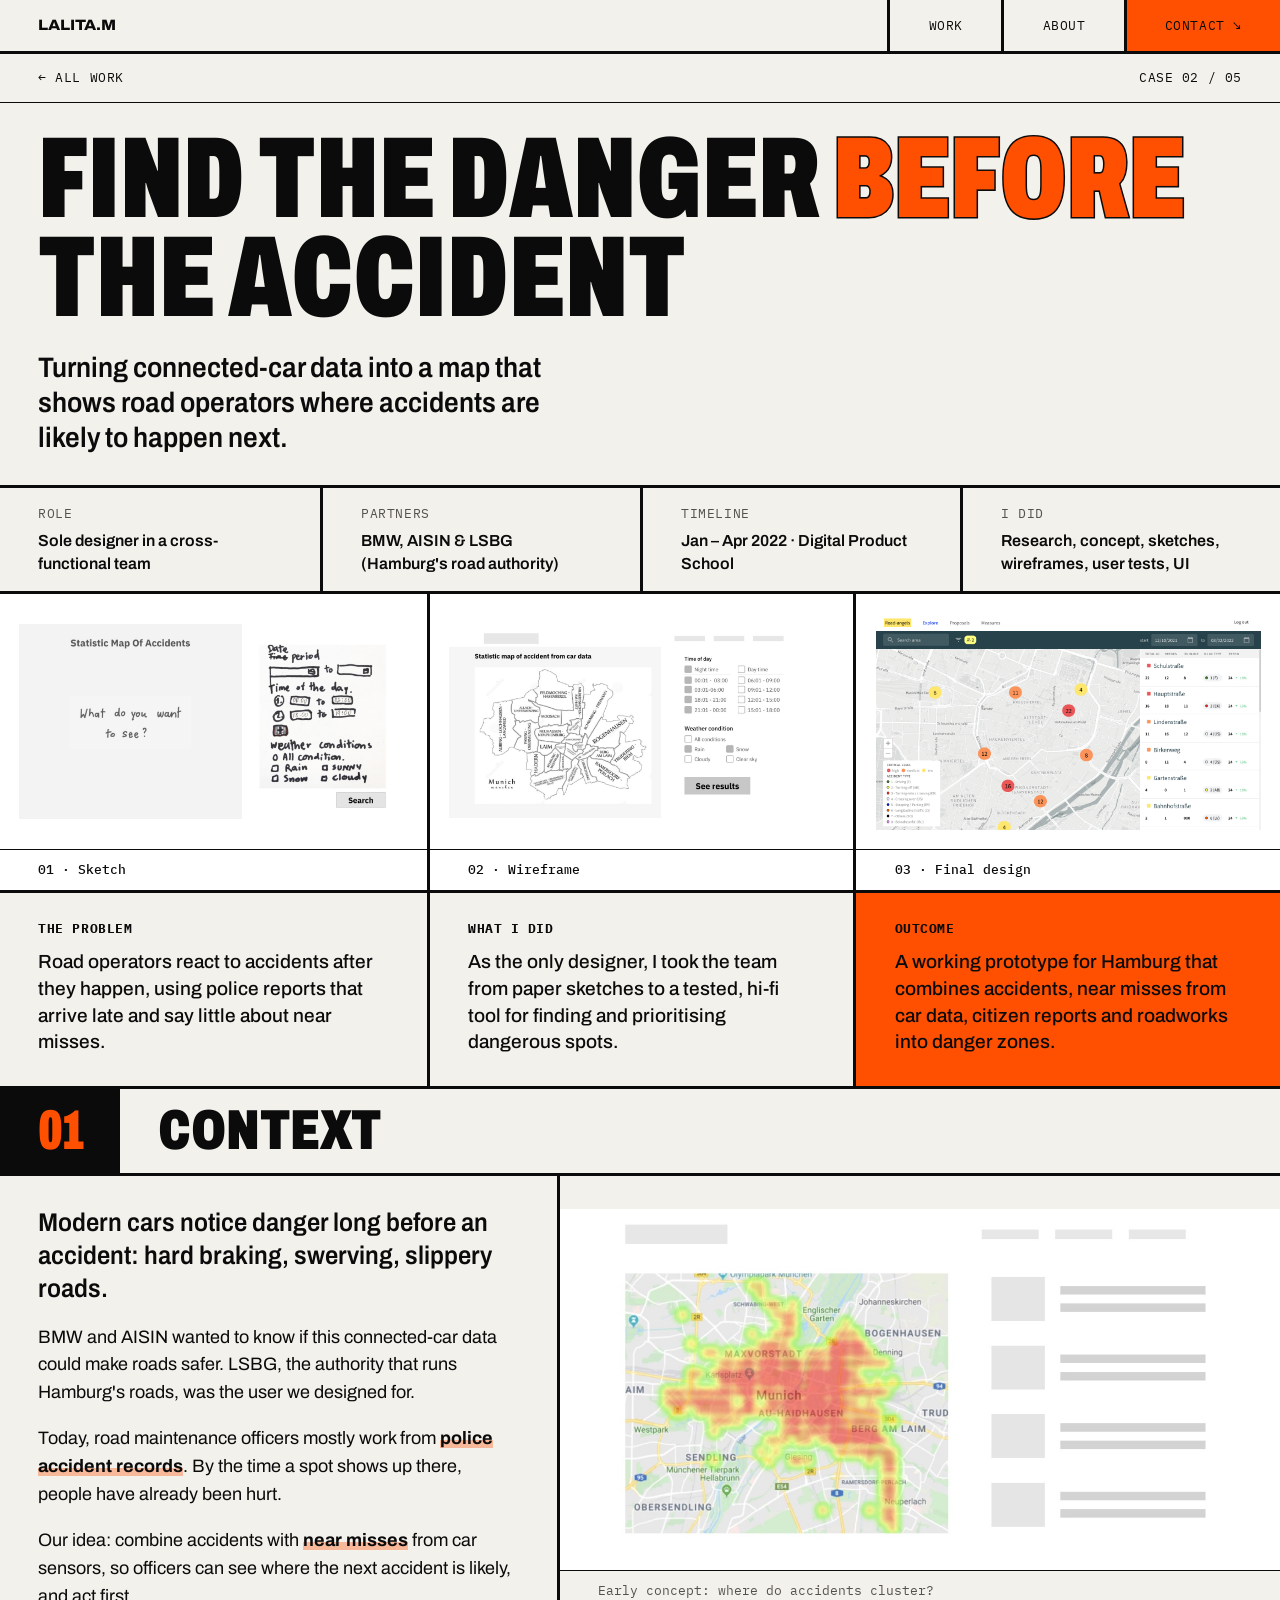
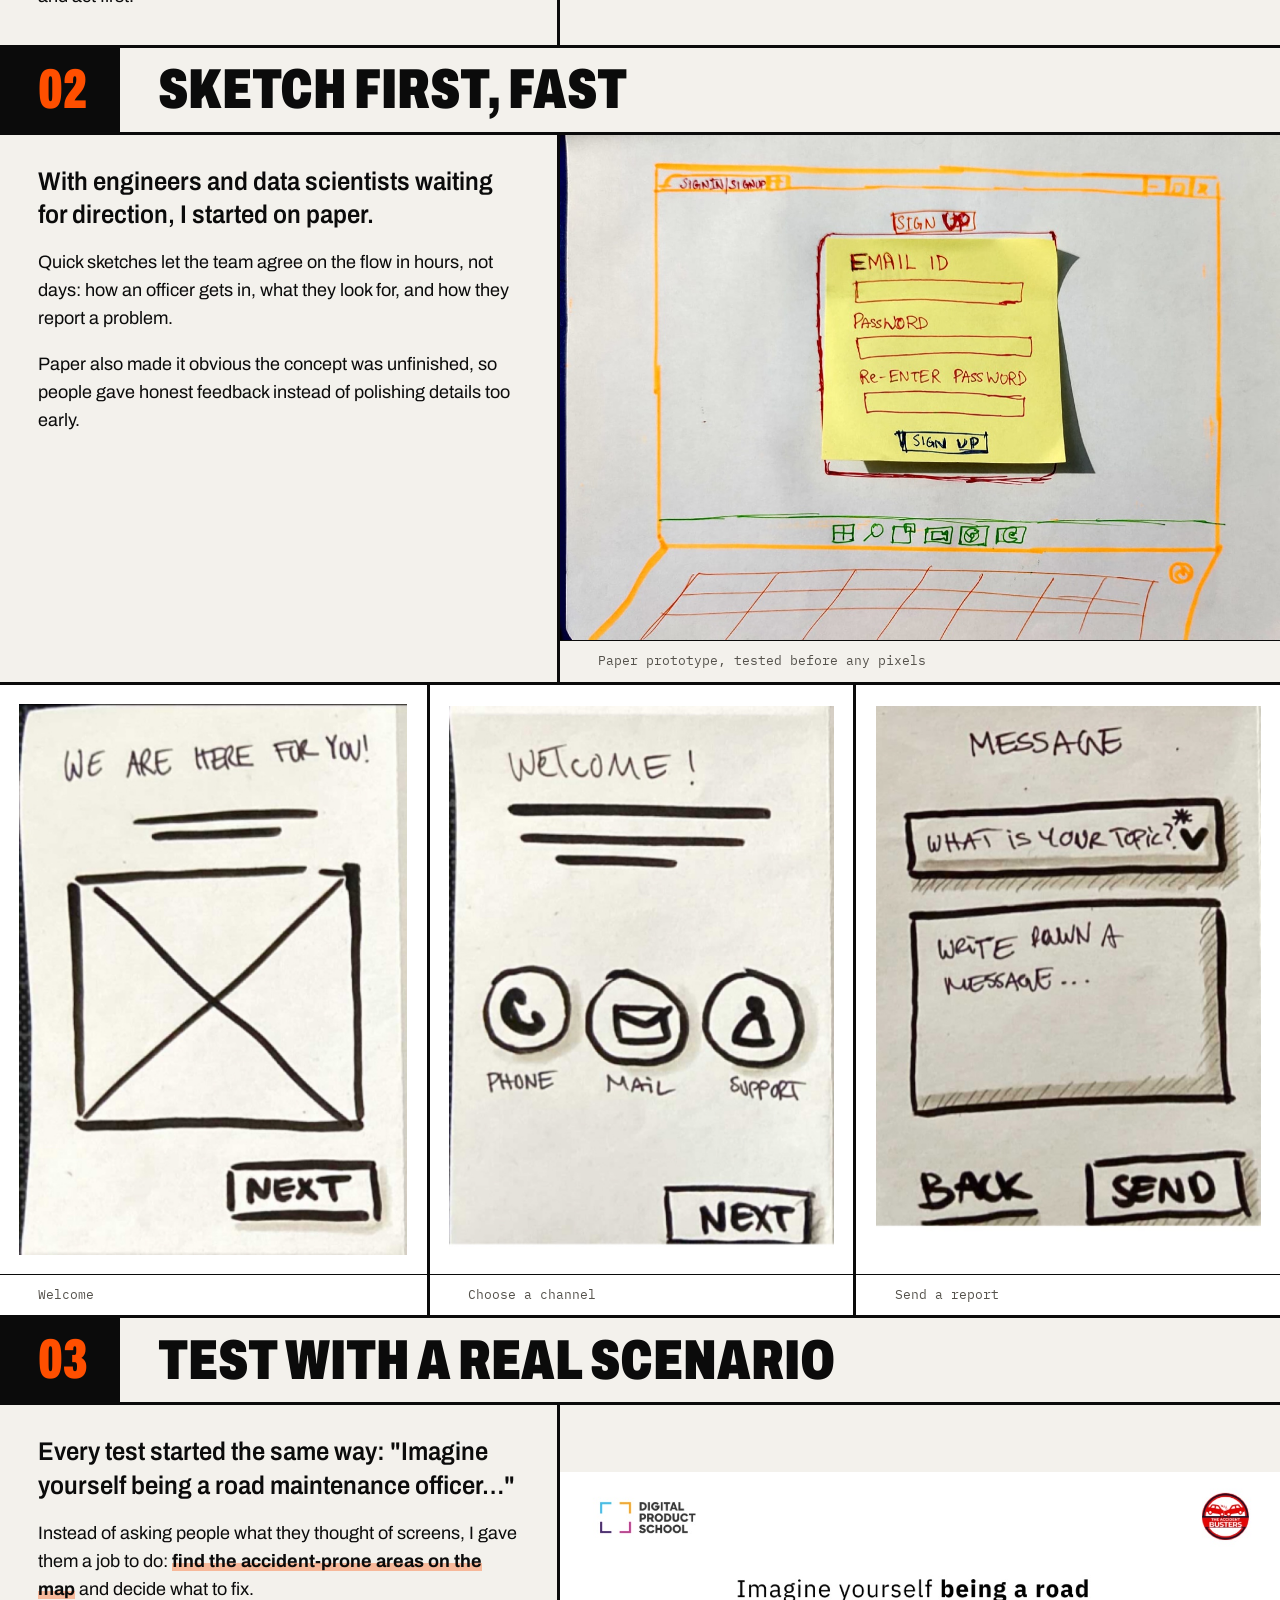
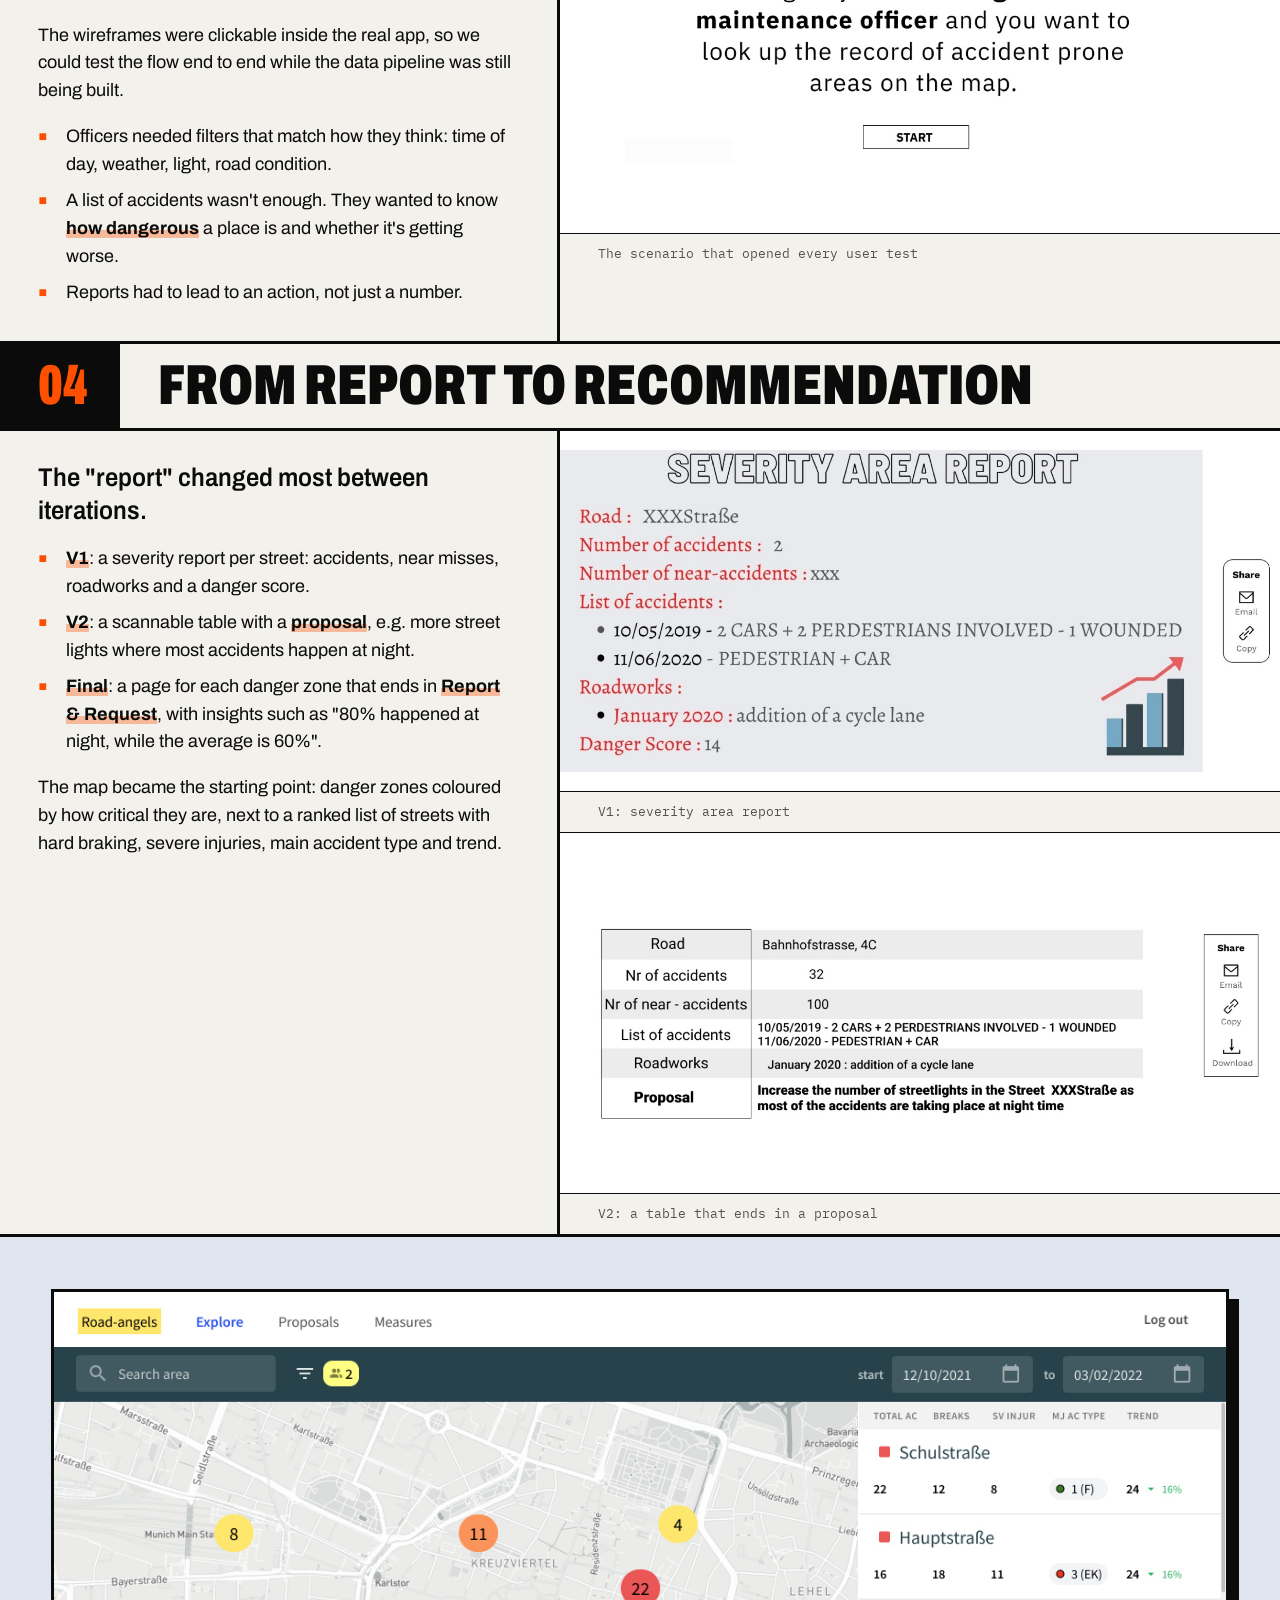
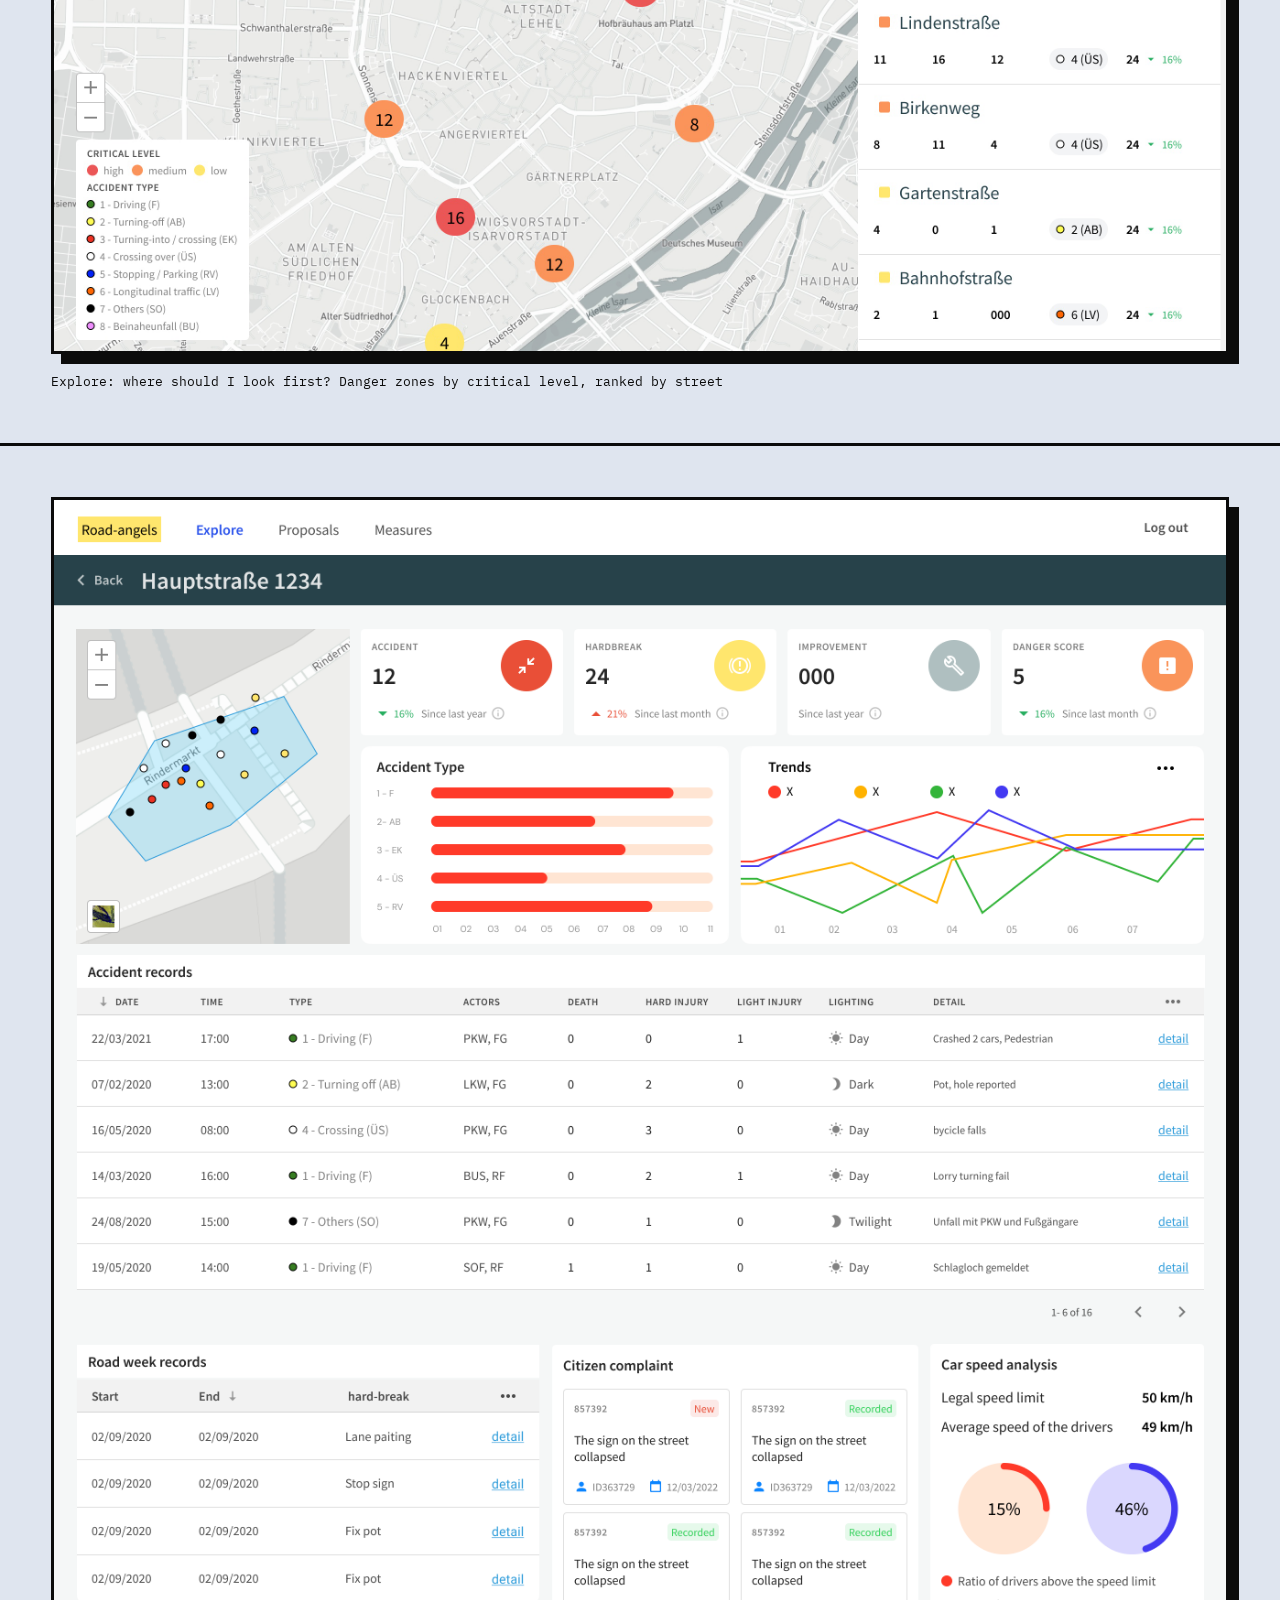
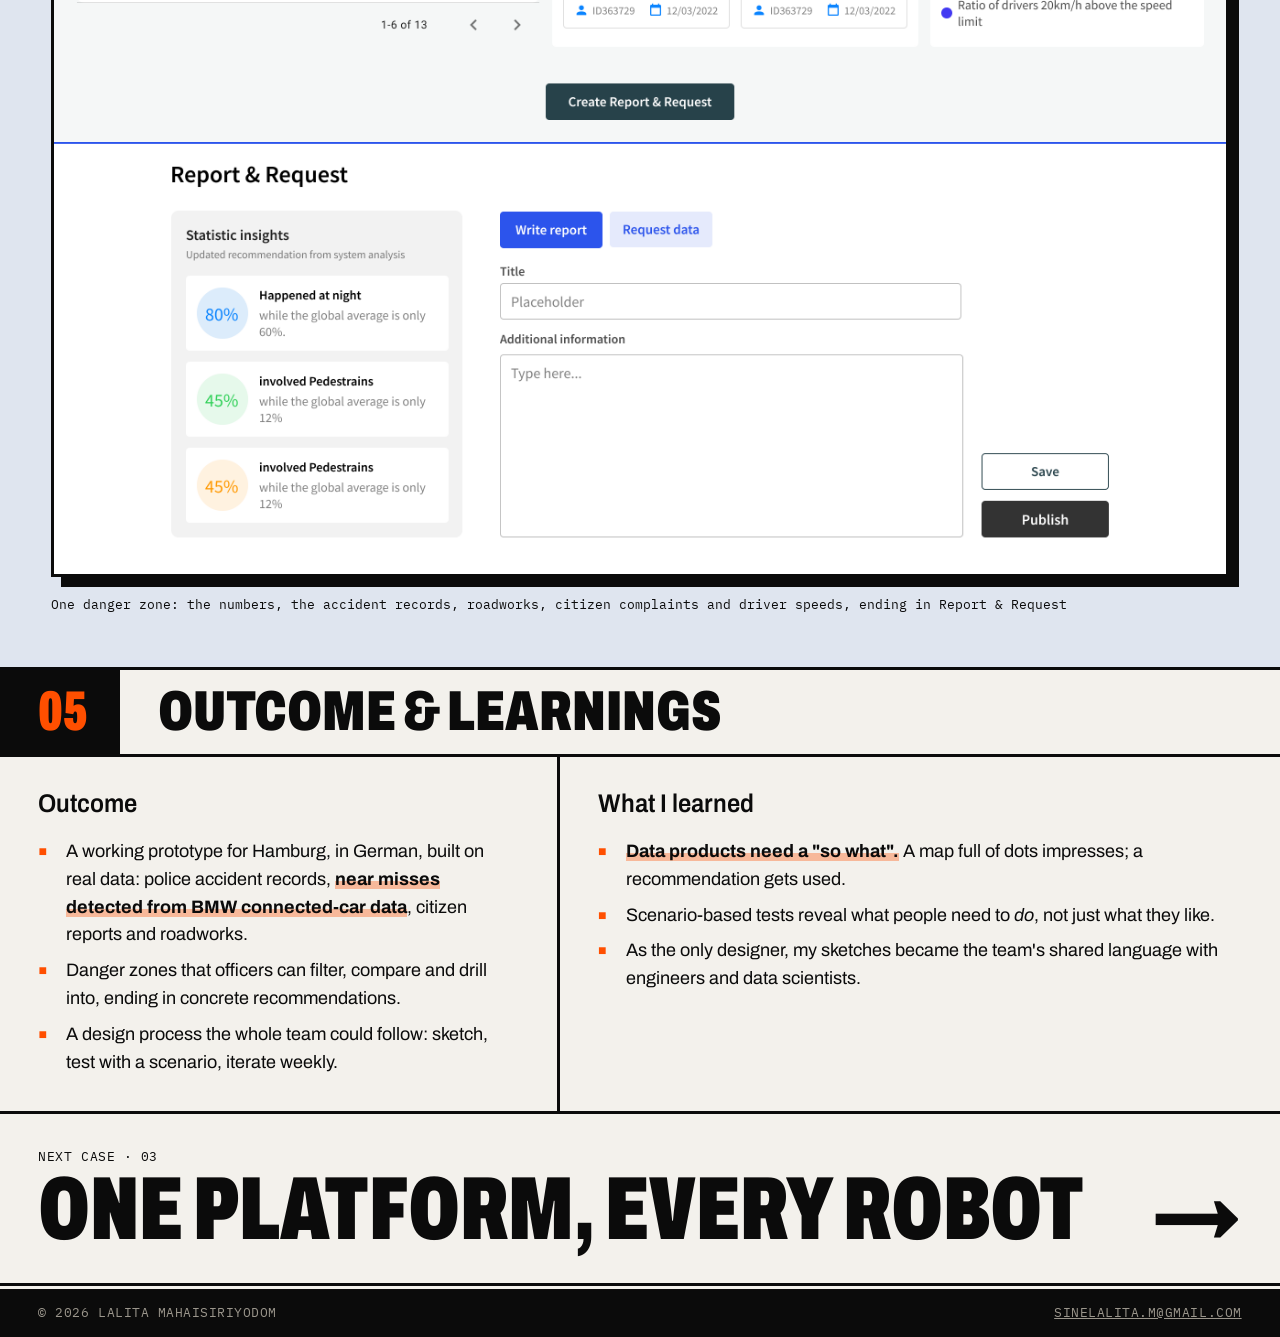
==== work/accident-busters.html @ e7a2f1db "Accident Busters: final map and danger-zone screens from Figma (2x); drop login image Co-Authored-By" ====
<!doctype html>
<html lang="en">
<head>
  <meta charset="utf-8" />
  <meta name="viewport" content="width=device-width, initial-scale=1" />
  <title>Accident Busters — Lalita Mahaisiriyodom</title>
  <meta name="description" content="Case study: designing a danger-zone map for road operators from connected-car data, with BMW, AISIN and LSBG at Digital Product School." />
  <link rel="icon" href="data:image/svg+xml,<svg xmlns='http://www.w3.org/2000/svg' viewBox='0 0 100 100'><rect width='100' height='100' fill='%23ff4f00'/><text x='50' y='74' font-size='70' font-family='Arial Black,Arial' font-weight='900' text-anchor='middle'>L</text></svg>" />
  <link rel="preconnect" href="https://fonts.googleapis.com" />
  <link rel="preconnect" href="https://fonts.gstatic.com" crossorigin />
  <link href="https://fonts.googleapis.com/css2?family=Archivo:wdth,wght@62..125,400..900&family=IBM+Plex+Mono:wght@400;500&display=swap" rel="stylesheet" />
  <link rel="stylesheet" href="../style.css" />
</head>
<body>
  <header class="bar">
    <a class="home" href="../index.html">LALITA.M</a>
    <nav class="mono">
      <a href="../index.html#work">Work</a>
      <a href="../index.html#about">About</a>
      <a class="cta" href="../index.html#contact">Contact ↘</a>
    </nav>
  </header>

  <main>
    <section class="cs-hero">
      <div class="cs-crumb mono">
        <a href="../index.html#work">← All work</a>
        <span>Case 02 / 05</span>
      </div>
      <h1 class="cs-title">Find the danger <span class="hl">before</span> the accident</h1>
      <p class="cs-sub">Turning connected-car data into a map that shows road operators where accidents are likely to happen next.</p>
      <div class="cs-meta">
        <div><span class="label">Role</span><p>Sole designer in a cross-functional team</p></div>
        <div><span class="label">Partners</span><p>BMW, AISIN &amp; LSBG (Hamburg's road authority)</p></div>
        <div><span class="label">Timeline</span><p>Jan – Apr 2022 · Digital Product School</p></div>
        <div><span class="label">I did</span><p>Research, concept, sketches, wireframes, user tests, UI</p></div>
      </div>
    </section>

    <section class="gallery cols-3 cs-strip">
      <figure><img src="../img/ab-filter-sketch.jpg" alt="Paper sketch and first wireframe of the accident map filters" /><figcaption>01 · Sketch</figcaption></figure>
      <figure><img src="../img/ab-filter-wire.jpg" alt="Wireframe of the statistic map of accidents with filters" /><figcaption>02 · Wireframe</figcaption></figure>
      <figure><img src="../img/ab-final-map.jpg" alt="Final design: map of danger zones coloured by critical level, with a ranked list of streets" /><figcaption>03 · Final design</figcaption></figure>
    </section>

    <section class="tldr">
      <div>
        <h3>The problem</h3>
        <p>Road operators react to accidents after they happen, using police reports that arrive late and say little about near misses.</p>
      </div>
      <div>
        <h3>What I did</h3>
        <p>As the only designer, I took the team from paper sketches to a tested, hi-fi tool for finding and prioritising dangerous spots.</p>
      </div>
      <div>
        <h3>Outcome</h3>
        <p>A working prototype for Hamburg that combines accidents, near misses from car data, citizen reports and roadworks into danger zones.</p>
      </div>
    </section>

    <!-- 01 -->
    <section class="chapter">
      <div class="chapter-head"><span class="n">01</span><h2>Context</h2></div>
      <div class="split">
        <div class="prose">
          <p class="lead">Modern cars notice danger long before an accident: hard braking, swerving, slippery roads.</p>
          <p>BMW and AISIN wanted to know if this connected-car data could make roads safer. LSBG, the authority that runs Hamburg's roads, was the user we designed for.</p>
          <p>Today, road maintenance officers mostly work from <strong>police accident records</strong>. By the time a spot shows up there, people have already been hurt.</p>
          <p>Our idea: combine accidents with <strong>near misses</strong> from car sensors, so officers can see where the next accident is likely, and act first.</p>
        </div>
        <figure>
          <img src="../img/ab-heatmap.jpg" alt="Wireframe of an accident heatmap over the city" />
          <figcaption>Early concept: where do accidents cluster?</figcaption>
        </figure>
      </div>
    </section>

    <!-- 02 -->
    <section class="chapter">
      <div class="chapter-head"><span class="n">02</span><h2>Sketch first, fast</h2></div>
      <div class="split">
        <div class="prose">
          <p class="lead">With engineers and data scientists waiting for direction, I started on paper.</p>
          <p>Quick sketches let the team agree on the flow in hours, not days: how an officer gets in, what they look for, and how they report a problem.</p>
          <p>Paper also made it obvious the concept was unfinished, so people gave honest feedback instead of polishing details too early.</p>
        </div>
        <figure>
          <img src="../img/ab-sketch-signup.jpg" alt="Paper sketch of a sign-up screen on a laptop" />
          <figcaption>Paper prototype, tested before any pixels</figcaption>
        </figure>
      </div>
      <section class="gallery cols-3">
        <figure><img src="../img/ab-sketch-welcome.jpg" alt="Sketch: welcome screen" /><figcaption>Welcome</figcaption></figure>
        <figure><img src="../img/ab-sketch-options.jpg" alt="Sketch: contact options" /><figcaption>Choose a channel</figcaption></figure>
        <figure><img src="../img/ab-sketch-input.jpg" alt="Sketch: message form" /><figcaption>Send a report</figcaption></figure>
      </section>
    </section>

    <!-- 03 -->
    <section class="chapter">
      <div class="chapter-head"><span class="n">03</span><h2>Test with a real scenario</h2></div>
      <div class="split">
        <div class="prose">
          <p class="lead">Every test started the same way: "Imagine yourself being a road maintenance officer…"</p>
          <p>Instead of asking people what they thought of screens, I gave them a job to do: <strong>find the accident-prone areas on the map</strong> and decide what to fix.</p>
          <p>The wireframes were clickable inside the real app, so we could test the flow end to end while the data pipeline was still being built.</p>
          <ul>
            <li>Officers needed filters that match how they think: time of day, weather, light, road condition.</li>
            <li>A list of accidents wasn't enough. They wanted to know <strong>how dangerous</strong> a place is and whether it's getting worse.</li>
            <li>Reports had to lead to an action, not just a number.</li>
          </ul>
        </div>
        <figure>
          <img src="../img/ab-usertest.jpg" alt="User test start screen: Imagine yourself being a road maintenance officer" />
          <figcaption>The scenario that opened every user test</figcaption>
        </figure>
      </div>
    </section>

    <!-- 04 -->
    <section class="chapter">
      <div class="chapter-head"><span class="n">04</span><h2>From report to recommendation</h2></div>
      <div class="split">
        <div class="prose">
          <p class="lead">The "report" changed most between iterations.</p>
          <ul>
            <li><strong>V1</strong>: a severity report per street: accidents, near misses, roadworks and a danger score.</li>
            <li><strong>V2</strong>: a scannable table with a <strong>proposal</strong>, e.g. more street lights where most accidents happen at night.</li>
            <li><strong>Final</strong>: a page for each danger zone that ends in <strong>Report &amp; Request</strong>, with insights such as "80% happened at night, while the average is 60%".</li>
          </ul>
          <p>The map became the starting point: danger zones coloured by how critical they are, next to a ranked list of streets with hard braking, severe injuries, main accident type and trend.</p>
        </div>
        <figure>
          <img src="../img/ab-report-v1.jpg" alt="Severity area report, first version" />
          <figcaption>V1: severity area report</figcaption>
          <img class="stacked" src="../img/ab-report-v2.jpg" alt="Report as a table with a proposal" />
          <figcaption>V2: a table that ends in a proposal</figcaption>
        </figure>
      </div>
      <figure class="shot">
        <img src="../img/ab-final-map.jpg" alt="Final design of the Explore map: danger-zone clusters by critical level, a legend of accident types and a ranked list of streets" />
        <figcaption>Explore: where should I look first? Danger zones by critical level, ranked by street</figcaption>
      </figure>
      <figure class="shot">
        <img src="../img/ab-final-detail.png" alt="Final design of a danger zone page: key numbers, accident types, trends, accident records, roadworks, citizen complaints, driver speeds, and a Report and Request form" />
        <figcaption>One danger zone: the numbers, the accident records, roadworks, citizen complaints and driver speeds, ending in Report &amp; Request</figcaption>
      </figure>
    </section>

    <!-- 05 -->
    <section class="chapter">
      <div class="chapter-head"><span class="n">05</span><h2>Outcome &amp; learnings</h2></div>
      <div class="split">
        <div class="prose">
          <p class="lead">Outcome</p>
          <ul>
            <li>A working prototype for Hamburg, in German, built on real data: police accident records, <strong>near misses detected from BMW connected-car data</strong>, citizen reports and roadworks.</li>
            <li>Danger zones that officers can filter, compare and drill into, ending in concrete recommendations.</li>
            <li>A design process the whole team could follow: sketch, test with a scenario, iterate weekly.</li>
          </ul>
        </div>
        <div class="prose">
          <p class="lead">What I learned</p>
          <ul>
            <li><strong>Data products need a "so what".</strong> A map full of dots impresses; a recommendation gets used.</li>
            <li>Scenario-based tests reveal what people need to <em>do</em>, not just what they like.</li>
            <li>As the only designer, my sketches became the team's shared language with engineers and data scientists.</li>
          </ul>
        </div>
      </div>
    </section>

    <a class="next" href="teleops.html">
      <div><span class="mono">Next case · 03</span><div class="t">One platform, every robot</div></div>
      <span class="arrow">→</span>
    </a>
  </main>

  <footer class="mono">
    <span>© 2026 Lalita Mahaisiriyodom</span>
    <a href="mailto:sinelalita.m@gmail.com">sinelalita.m@gmail.com</a>
  </footer>
</body>
</html>
---- style.css ----
/* ==========================================================
   Lalita 'Sine' Mahaisiriyodom — portfolio
   Brutalist, bold & readable. One accent. Hard edges.
   ========================================================== */

:root {
  --paper: #f3f1ec;
  --ink: #0b0b0b;
  --muted: #55524c;
  --accent: #ff4f00;
  --line: 3px solid var(--ink);
  --thin: 1.5px solid var(--ink);
  --gutter: clamp(16px, 3vw, 40px);
  --display: 'Archivo', 'Arial Black', sans-serif;
  --mono: 'IBM Plex Mono', ui-monospace, monospace;
}

* { box-sizing: border-box; margin: 0; padding: 0; }

html { scroll-behavior: smooth; }

body {
  background: var(--paper);
  color: var(--ink);
  font-family: var(--display);
  font-size: 18px;
  line-height: 1.55;
  -webkit-font-smoothing: antialiased;
}

img { display: block; max-width: 100%; height: auto; }
a { color: inherit; }
::selection { background: var(--accent); color: var(--ink); }

.mono, .label {
  font-family: var(--mono);
  font-size: 13px;
  letter-spacing: 0.04em;
  text-transform: uppercase;
}

/* ---------- top bar ---------- */
.bar {
  position: sticky;
  top: 0;
  z-index: 10;
  display: flex;
  justify-content: space-between;
  align-items: stretch;
  background: var(--paper);
  border-bottom: var(--line);
}
.bar a {
  text-decoration: none;
  display: flex;
  align-items: center;
  padding: 14px var(--gutter);
}
.bar .home { font-weight: 800; font-size: 15px; font-variation-settings: 'wdth' 110; }
.bar nav { display: flex; }
.bar nav a { border-left: var(--line); }
.bar a:hover { background: var(--ink); color: var(--paper); }
.bar nav a.cta { background: var(--accent); }
.bar nav a.cta:hover { background: var(--ink); color: var(--accent); }

/* ---------- hero ---------- */
.hero { border-bottom: var(--line); }
.hero-status {
  display: flex;
  flex-wrap: wrap;
  gap: 8px 24px;
  padding: 14px var(--gutter);
  border-bottom: var(--thin);
}
.dot {
  display: inline-block;
  width: 10px;
  height: 10px;
  background: var(--accent);
  border: 1.5px solid var(--ink);
  margin-right: 8px;
  vertical-align: -1px;
  animation: blink 1.4s steps(2, start) infinite;
}
@keyframes blink { to { visibility: hidden; } }

.hero-name {
  font-weight: 900;
  font-variation-settings: 'wdth' 62;
  font-stretch: 62%;
  text-transform: uppercase;
  line-height: 0.82;
  letter-spacing: -0.01em;
  font-stretch: 62%;
  font-size: clamp(44px, 12.4vw, 230px);
  padding: 28px var(--gutter) 18px;
}
.hero-name .nick {
  color: var(--accent);
  -webkit-text-stroke: 3px var(--ink);
  paint-order: stroke fill;
}

.hero-grid {
  display: grid;
  grid-template-columns: 2fr 1fr;
  border-top: var(--line);
}
.hero-lede {
  padding: 28px var(--gutter) 36px;
  font-size: clamp(22px, 2.6vw, 38px);
  line-height: 1.2;
  font-weight: 600;
  font-variation-settings: 'wdth' 90;
  max-width: 30ch;
}
.hero-lede mark { background: var(--accent); color: var(--ink); padding: 0 0.15em; }
.hero-left { display: flex; flex-direction: column; justify-content: space-between; }
.hero-foot {
  display: flex;
  flex-wrap: wrap;
  justify-content: space-between;
  align-items: center;
  gap: 14px;
  padding: 18px var(--gutter);
  border-top: var(--line);
}
.label-inv { background: var(--ink); color: var(--paper); padding: 2px 6px; margin-right: 8px; }
.btn {
  display: inline-block;
  text-decoration: none;
  font-size: 15px;
  font-weight: 500;
  text-transform: uppercase;
  background: var(--accent);
  border: var(--line);
  padding: 12px 18px;
  box-shadow: 5px 5px 0 var(--ink);
  transition: transform 0.08s, box-shadow 0.08s;
}
.btn:hover { transform: translate(3px, 3px); box-shadow: 2px 2px 0 var(--ink); }
.hero-photo { border-left: var(--line); position: relative; overflow: hidden; }
.hero-photo img {
  width: 100%;
  height: 100%;
  max-height: 460px;
  object-fit: cover;
  object-position: 50% 30%;
}
.hero-photo .tag {
  position: absolute;
  left: 12px;
  bottom: 12px;
  background: var(--paper);
  border: var(--thin);
  padding: 4px 8px;
}

/* ---------- marquee ---------- */
.marquee {
  overflow: hidden;
  background: var(--ink);
  color: var(--paper);
  border-bottom: var(--line);
  white-space: nowrap;
}
.marquee-track {
  display: inline-flex;
  animation: scroll 38s linear infinite;
  padding: 12px 0;
}
.marquee-track span { padding: 0 22px; }
.marquee-track span::after { content: '✳'; color: var(--accent); margin-left: 44px; }
@keyframes scroll { to { transform: translateX(-50%); } }

/* ---------- sections ---------- */
.section { border-bottom: var(--line); }
.section-head {
  display: flex;
  justify-content: space-between;
  align-items: baseline;
  gap: 16px;
  padding: 18px var(--gutter);
  border-bottom: var(--line);
}
.section-head h2 {
  font-weight: 900;
  font-variation-settings: 'wdth' 70;
  text-transform: uppercase;
  font-size: clamp(36px, 6vw, 84px);
  line-height: 0.9;
}
.section-head h2 .num { color: var(--accent); -webkit-text-stroke: 2px var(--ink); paint-order: stroke fill; }

/* ---------- work cards ---------- */
.work-grid {
  display: grid;
  grid-template-columns: 1fr 1fr;
}
.card {
  display: flex;
  flex-direction: column;
  text-decoration: none;
  border-bottom: var(--line);
  background: var(--paper);
  transition: background 0.1s;
}
.card:nth-child(even):not(.card-feature) { border-right: var(--line); }
.card-feature { grid-column: 1 / -1; display: grid; grid-template-columns: 1.3fr 1fr; }
.card-feature .card-img { border-right: var(--line); border-bottom: 0; aspect-ratio: auto; min-height: 420px; }
.card-img {
  aspect-ratio: 16 / 10;
  overflow: hidden;
  border-bottom: var(--line);
  background: var(--ink);
}
.card-img img {
  width: 100%;
  height: 100%;
  object-fit: cover;
  transition: transform 0.4s;
}
.card:hover .card-img img { transform: scale(1.04); }
.card-img.fit { aspect-ratio: auto !important; min-height: 0 !important; background: #dfe5ef; display: grid; place-items: center; padding: clamp(14px, 2.5vw, 32px); }
.card-img.fit img { height: auto; object-fit: contain; border: var(--thin); box-shadow: 6px 6px 0 var(--ink); background: #fff; }
.card:hover .card-img.fit img { transform: translate(-2px, -2px); box-shadow: 8px 8px 0 var(--ink); }
.card-body {
  display: flex;
  flex-direction: column;
  gap: 14px;
  padding: 22px var(--gutter) 26px;
  flex: 1;
}
.card-meta { display: flex; justify-content: space-between; gap: 12px; }
.card h3 {
  font-weight: 800;
  font-variation-settings: 'wdth' 80;
  font-size: clamp(28px, 3.2vw, 48px);
  line-height: 1;
  text-transform: uppercase;
}
.card-feature h3 { font-size: clamp(34px, 4.2vw, 64px); }
.card p { color: var(--muted); max-width: 46ch; }
.card .impact {
  border-left: 6px solid var(--accent);
  padding-left: 12px;
  color: var(--ink);
  font-weight: 600;
}
.tags { display: flex; flex-wrap: wrap; gap: 6px; margin-top: auto; }
.tags span {
  font-family: var(--mono);
  font-size: 12px;
  text-transform: uppercase;
  border: var(--thin);
  padding: 3px 8px;
}
.card .go {
  font-family: var(--mono);
  font-size: 14px;
  text-transform: uppercase;
  font-weight: 500;
}
.card:hover { background: var(--accent); }
.card:hover p { color: var(--ink); }
.card:hover .impact { border-color: var(--ink); }

/* in-progress card */
.card-wip { background: repeating-linear-gradient(-45deg, var(--paper) 0 14px, #e7e4dd 14px 28px); }
.card-wip .card-img { background: #fff; display: grid; place-items: center; }
.card-wip .card-img img { width: auto; max-height: 82%; object-fit: contain; }
.card-wip:hover { background: var(--paper); }
.stamp {
  display: inline-block;
  background: var(--ink);
  color: var(--accent);
  padding: 3px 8px;
}

/* ---------- about ---------- */
.about {
  display: grid;
  grid-template-columns: 1fr 1fr;
}
.about > div { padding: 32px var(--gutter) 40px; }
.about > div + div { border-left: var(--line); }
.about p + p { margin-top: 1em; }
.about-photo { margin-top: 28px; border: var(--line); }
.about-photo img { width: 100%; aspect-ratio: 4 / 3; object-fit: cover; object-position: 50% 45%; }
.about-photo figcaption { border-top: var(--line); }
.about .big {
  font-size: clamp(22px, 2.3vw, 32px);
  line-height: 1.25;
  font-weight: 600;
  font-variation-settings: 'wdth' 90;
}
.skills { display: grid; gap: 0; border: var(--line); margin-top: 8px; }
.skills > div { padding: 16px 18px; }
.skills > div + div { border-top: var(--thin); }
.skills h4 {
  font-weight: 800;
  text-transform: uppercase;
  font-variation-settings: 'wdth' 85;
  font-size: 20px;
  margin-bottom: 4px;
}
.skills p { color: var(--muted); font-size: 16px; }

.quote {
  padding: 40px var(--gutter);
  background: var(--accent);
  border-top: var(--line);
}
.quote blockquote {
  font-size: clamp(24px, 3.2vw, 46px);
  line-height: 1.15;
  font-weight: 700;
  font-variation-settings: 'wdth' 80;
  max-width: 28ch;
}
.quote cite { display: block; margin-top: 18px; font-style: normal; }

/* ---------- experience ---------- */
.xp { list-style: none; }
.xp li {
  display: grid;
  grid-template-columns: 180px 1.2fr 1fr;
  gap: 16px;
  padding: 18px var(--gutter);
  border-bottom: var(--thin);
  align-items: baseline;
}
.xp li:last-child { border-bottom: 0; }
.xp li:hover { background: var(--ink); color: var(--paper); }
.xp li:hover .muted { color: #bdb8ae; }
.xp .role { font-weight: 800; font-size: 22px; font-variation-settings: 'wdth' 85; line-height: 1.15; }
.xp .muted { color: var(--muted); font-size: 16px; }
.xp li.todo { outline: 3px dashed var(--accent); outline-offset: -6px; }

/* ---------- contact ---------- */
.contact { background: var(--ink); color: var(--paper); }
.contact .section-head { border-color: var(--paper); }
.contact-big {
  display: block;
  padding: 30px var(--gutter);
  font-weight: 900;
  font-variation-settings: 'wdth' 62;
  font-stretch: 62%;
  text-transform: uppercase;
  font-size: clamp(40px, 9vw, 150px);
  line-height: 0.9;
  text-decoration: none;
  border-bottom: 3px solid var(--paper);
  overflow-wrap: anywhere;
}
.contact-big:hover { background: var(--accent); color: var(--ink); }
.contact-links { display: grid; grid-template-columns: repeat(3, 1fr); }
.contact-links a {
  padding: 22px var(--gutter);
  text-decoration: none;
  border-right: 3px solid var(--paper);
  font-family: var(--mono);
  text-transform: uppercase;
  font-size: 15px;
}
.contact-links a:last-child { border-right: 0; }
.contact-links a:hover { background: var(--paper); color: var(--ink); }
footer {
  display: flex;
  justify-content: space-between;
  flex-wrap: wrap;
  gap: 8px;
  padding: 14px var(--gutter);
  background: var(--ink);
  color: #9b968c;
  border-top: 3px solid var(--paper);
}

/* ==========================================================
   CASE STUDY PAGES
   ========================================================== */
.cs-hero { border-bottom: var(--line); }
.cs-crumb {
  display: flex;
  justify-content: space-between;
  padding: 14px var(--gutter);
  border-bottom: var(--thin);
}
.cs-crumb a { text-decoration: none; }
.cs-crumb a:hover { background: var(--ink); color: var(--paper); }
.cs-title {
  font-weight: 900;
  font-variation-settings: 'wdth' 66;
  text-transform: uppercase;
  font-size: clamp(48px, 9vw, 150px);
  line-height: 0.86;
  padding: 26px var(--gutter) 22px;
}
.cs-title .hl { color: var(--accent); -webkit-text-stroke: 3px var(--ink); paint-order: stroke fill; }
.cs-sub {
  padding: 0 var(--gutter) 30px;
  font-size: clamp(20px, 2.2vw, 30px);
  line-height: 1.25;
  font-weight: 600;
  font-variation-settings: 'wdth' 90;
  max-width: 40ch;
}
.cs-meta {
  display: grid;
  grid-template-columns: repeat(4, 1fr);
  border-top: var(--line);
}
.cs-meta > div { padding: 16px var(--gutter); }
.cs-meta > div + div { border-left: var(--line); }
.cs-meta .label { display: block; color: var(--muted); margin-bottom: 6px; }
.cs-meta p { font-weight: 600; font-size: 16px; line-height: 1.4; }

.cs-cover { border-bottom: var(--line); background: var(--ink); }
.cs-cover img { width: 100%; max-height: 78vh; object-fit: cover; }
/* screenshot covers: show the whole frame, never crop the key visual */
.cs-cover.screen { background: #dfe5ef; padding: clamp(16px, 4vw, 56px); }
.cs-cover.screen img { max-height: none; object-fit: contain; max-width: 1240px; margin: 0 auto; border: var(--line); box-shadow: 10px 10px 0 var(--ink); background: #fff; }

.tldr {
  display: grid;
  grid-template-columns: repeat(3, 1fr);
  border-bottom: var(--line);
}
.tldr > div { padding: 26px var(--gutter) 30px; }
.tldr > div + div { border-left: var(--line); }
.tldr > div:last-child { background: var(--accent); }
.tldr h3 {
  font-family: var(--mono);
  font-size: 13px;
  text-transform: uppercase;
  letter-spacing: 0.04em;
  margin-bottom: 10px;
}
.tldr p { font-size: 19px; font-weight: 500; line-height: 1.4; }

.chapter { border-bottom: var(--line); }
.chapter-head {
  display: grid;
  grid-template-columns: 120px 1fr;
  border-bottom: var(--line);
}
.chapter-head .n {
  font-weight: 900;
  font-variation-settings: 'wdth' 62;
  font-stretch: 62%;
  font-size: 56px;
  line-height: 1;
  padding: 14px var(--gutter);
  border-right: var(--line);
  background: var(--ink);
  color: var(--accent);
}
.chapter-head h2 {
  align-self: center;
  padding: 14px var(--gutter);
  font-weight: 900;
  font-variation-settings: 'wdth' 72;
  text-transform: uppercase;
  font-size: clamp(30px, 4.4vw, 60px);
  line-height: 0.95;
}
.split {
  display: grid;
  grid-template-columns: 1fr 1.3fr;
}
.split > * { padding: 30px var(--gutter) 34px; }
.split > * + * { border-left: var(--line); }
.prose p + p, .prose ul + p, .prose p + ul { margin-top: 1em; }
.prose ul { padding-left: 0; list-style: none; }
.prose li { padding-left: 28px; position: relative; }
.prose li + li { margin-top: 8px; }
.prose li::before {
  content: '■';
  position: absolute;
  left: 0;
  color: var(--accent);
  font-size: 14px;
  top: 3px;
}
.prose strong { background: linear-gradient(transparent 60%, rgba(255, 79, 0, 0.35) 60%); }
.prose .lead {
  font-size: clamp(21px, 2vw, 27px);
  line-height: 1.3;
  font-weight: 600;
  font-variation-settings: 'wdth' 90;
}

figure { border-top: var(--line); }
.split figure, .chapter > figure:first-child { border-top: 0; }
figure img { width: 100%; background: #fff; }
figcaption {
  font-family: var(--mono);
  font-size: 13px;
  padding: 10px var(--gutter);
  border-top: var(--thin);
  color: var(--muted);
}
.split figure { padding: 0; display: flex; flex-direction: column; justify-content: center; }
.split figure img { flex: none; object-fit: contain; }
figure img.stacked { border-top: var(--thin); }

.img-row { display: grid; grid-template-columns: repeat(3, 1fr); border-top: var(--line); }
.img-row img { aspect-ratio: 4/3; object-fit: cover; width: 100%; height: 100%; background: #000; }
.img-row > * + * { border-left: var(--line); }

.steps { display: grid; grid-template-columns: repeat(3, 1fr); }
.steps > div { padding: 24px var(--gutter) 28px; }
.steps > div + div { border-left: var(--line); }
.steps .k {
  font-family: var(--mono);
  font-size: 13px;
  text-transform: uppercase;
  display: inline-block;
  background: var(--ink);
  color: var(--paper);
  padding: 3px 8px;
  margin-bottom: 12px;
}
.steps h4 {
  font-weight: 800;
  font-variation-settings: 'wdth' 85;
  text-transform: uppercase;
  font-size: 22px;
  line-height: 1.1;
  margin-bottom: 8px;
}
.steps p { color: var(--muted); font-size: 16px; }

.pull {
  padding: 34px var(--gutter);
  border-top: var(--line);
  background: var(--ink);
  color: var(--paper);
}
.pull blockquote {
  font-size: clamp(22px, 2.8vw, 38px);
  line-height: 1.2;
  font-weight: 700;
  font-variation-settings: 'wdth' 82;
  max-width: 34ch;
}
.pull blockquote::before { content: '“'; color: var(--accent); }
.pull blockquote::after { content: '”'; color: var(--accent); }
.pull cite { display: block; margin-top: 14px; font-style: normal; color: #bdb8ae; }

.next {
  display: grid;
  grid-template-columns: 1fr auto;
  align-items: end;
  gap: 16px;
  padding: 28px var(--gutter) 34px;
  text-decoration: none;
  border-bottom: var(--line);
}
.next:hover { background: var(--accent); }
.next .t {
  font-weight: 900;
  font-variation-settings: 'wdth' 66;
  text-transform: uppercase;
  font-size: clamp(36px, 7vw, 110px);
  line-height: 0.88;
}
.next .arrow { font-size: clamp(40px, 7vw, 110px); font-weight: 900; line-height: 0.8; }

/* ---------- responsive ---------- */
@media (max-width: 860px) {
  body { font-size: 17px; }
  .bar nav a:not(.cta) { display: none; }
  .hero-grid, .about, .work-grid, .card-feature, .split, .tldr, .steps, .img-row { grid-template-columns: 1fr; }
  .hero-photo, .about > div + div, .split > * + *, .tldr > div + div, .steps > div + div, .img-row > * + * {
    border-left: 0;
    border-top: var(--line);
  }
  .hero-photo img { max-height: 380px; }
  .card:nth-child(even):not(.card-feature) { border-right: 0; }
  .card-feature .card-img { border-right: 0; border-bottom: var(--line); min-height: 0; aspect-ratio: 16/10; }
  .cs-meta { grid-template-columns: 1fr 1fr; }
  .cs-meta > div:nth-child(3) { border-left: 0; }
  .cs-meta > div:nth-child(n + 3) { border-top: var(--line); }
  .xp li { grid-template-columns: 1fr; gap: 4px; }
  .contact-links { grid-template-columns: 1fr; }
  .contact-links a { border-right: 0; border-bottom: 3px solid var(--paper); }
  .chapter-head { grid-template-columns: 76px 1fr; }
  .chapter-head .n { font-size: 40px; }
  .hero-name .nick, .cs-title .hl { -webkit-text-stroke-width: 2px; }
}

@media (prefers-reduced-motion: reduce) {
  .marquee-track, .dot { animation: none; }
  .card-img img { transition: none; }
  html { scroll-behavior: auto; }
}

/* two-up figure row */
.img-row-2 { grid-template-columns: 1fr 1fr; }
.img-row-2 figure { border-top: 0; display: flex; flex-direction: column; }
.img-row-2 img { aspect-ratio: auto; height: auto; object-fit: contain; background: #fff; flex: none; }
.img-row-2 figure { justify-content: space-between; }
@media (max-width: 860px) { .img-row-2 { grid-template-columns: 1fr; } }

/* generic gallery: whole images, never cropped */
.gallery { display: grid; border-top: var(--line); }
.gallery.cols-2 { grid-template-columns: repeat(2, 1fr); }
.gallery.cols-3 { grid-template-columns: repeat(3, 1fr); }
.gallery figure { border-top: 0; display: flex; flex-direction: column; justify-content: space-between; background: #fff; }
.gallery figure + figure { border-left: var(--line); }
.gallery img { width: 100%; height: auto; object-fit: contain; flex: 1; padding: clamp(8px, 1.5vw, 20px); background: #fff; }
.cs-strip { border-top: 0; border-bottom: var(--line); }
.cs-strip figcaption { font-weight: 500; color: var(--ink); }
@media (max-width: 860px) {
  .gallery.cols-2, .gallery.cols-3 { grid-template-columns: 1fr; }
  .gallery figure + figure { border-left: 0; border-top: var(--line); }
}

/* framed full-width product shot */
.shot { border-top: var(--line); background: #dfe5ef; padding: clamp(16px, 4vw, 56px); }
.shot img { max-width: 1240px; margin: 0 auto; border: var(--line); box-shadow: 10px 10px 0 var(--ink); background: #fff; }
.shot figcaption { max-width: 1240px; margin: 18px auto 0; padding: 0; border: 0; color: var(--ink); }
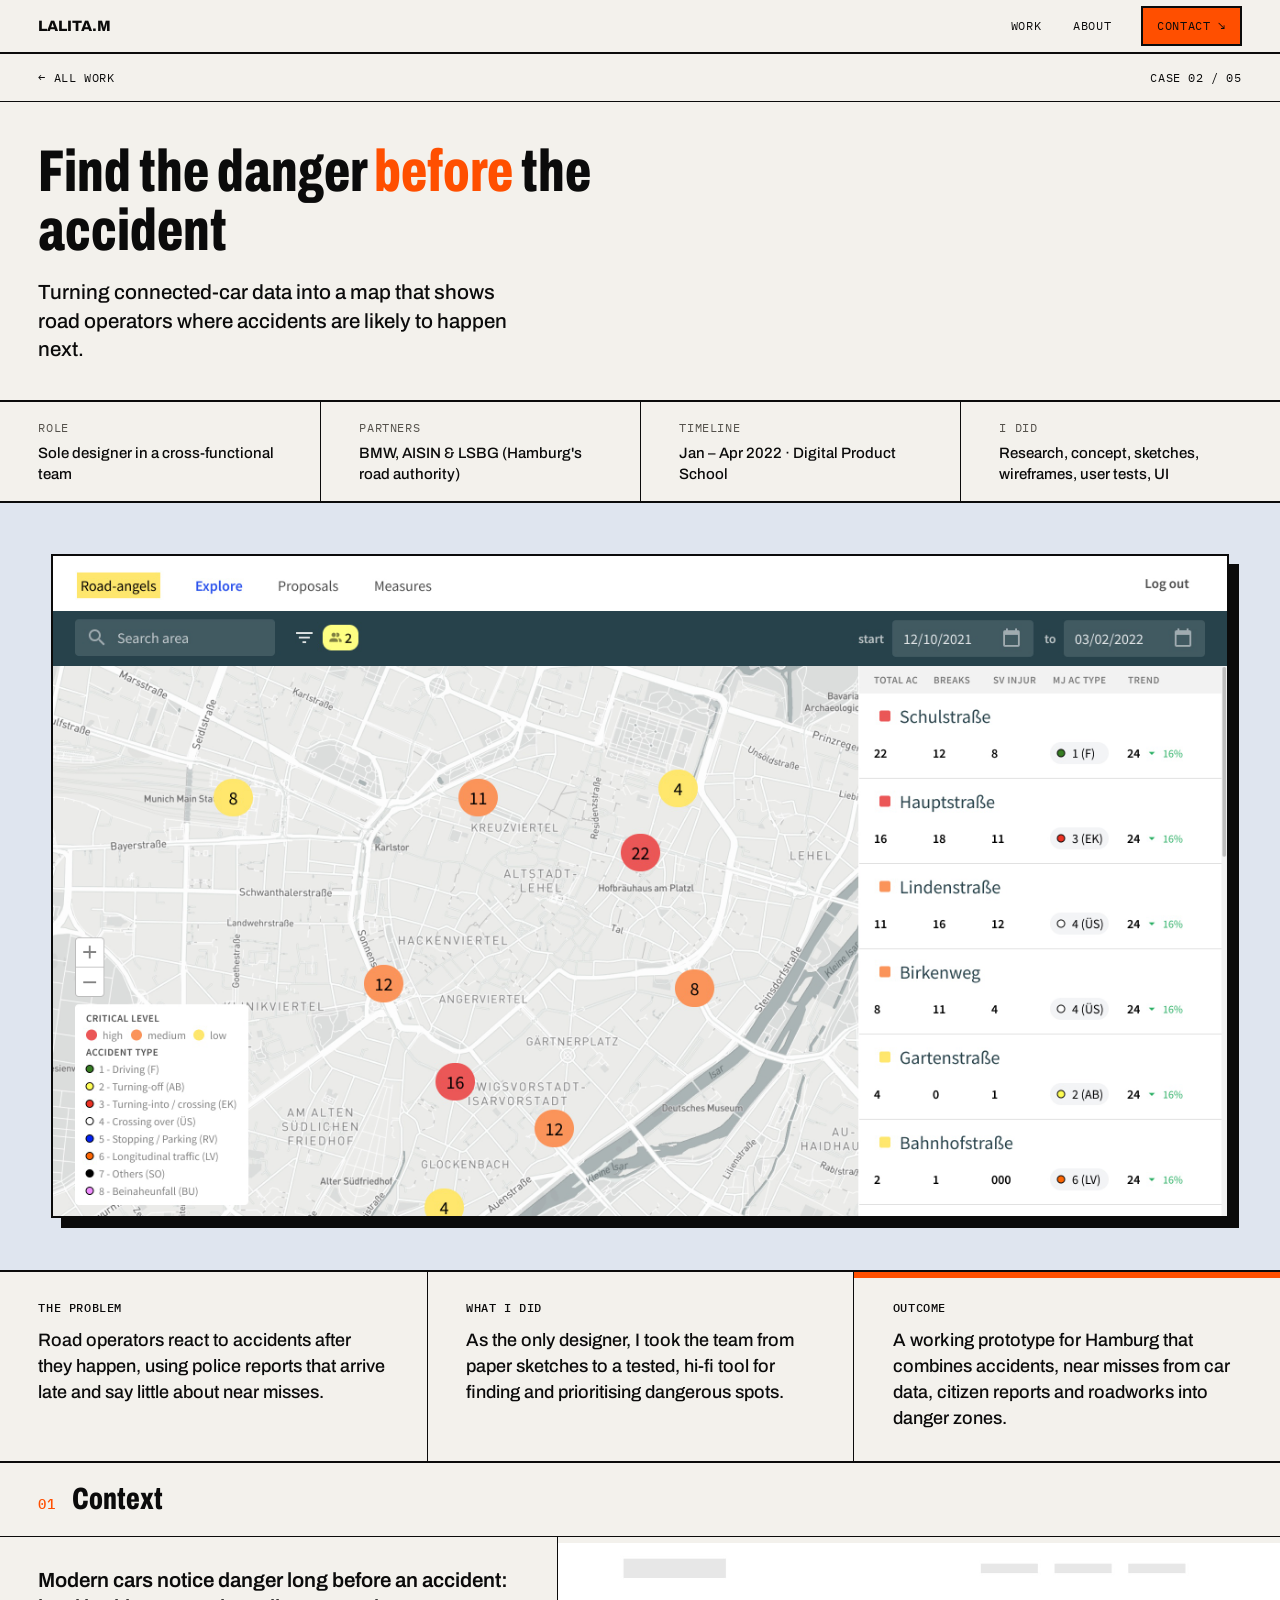
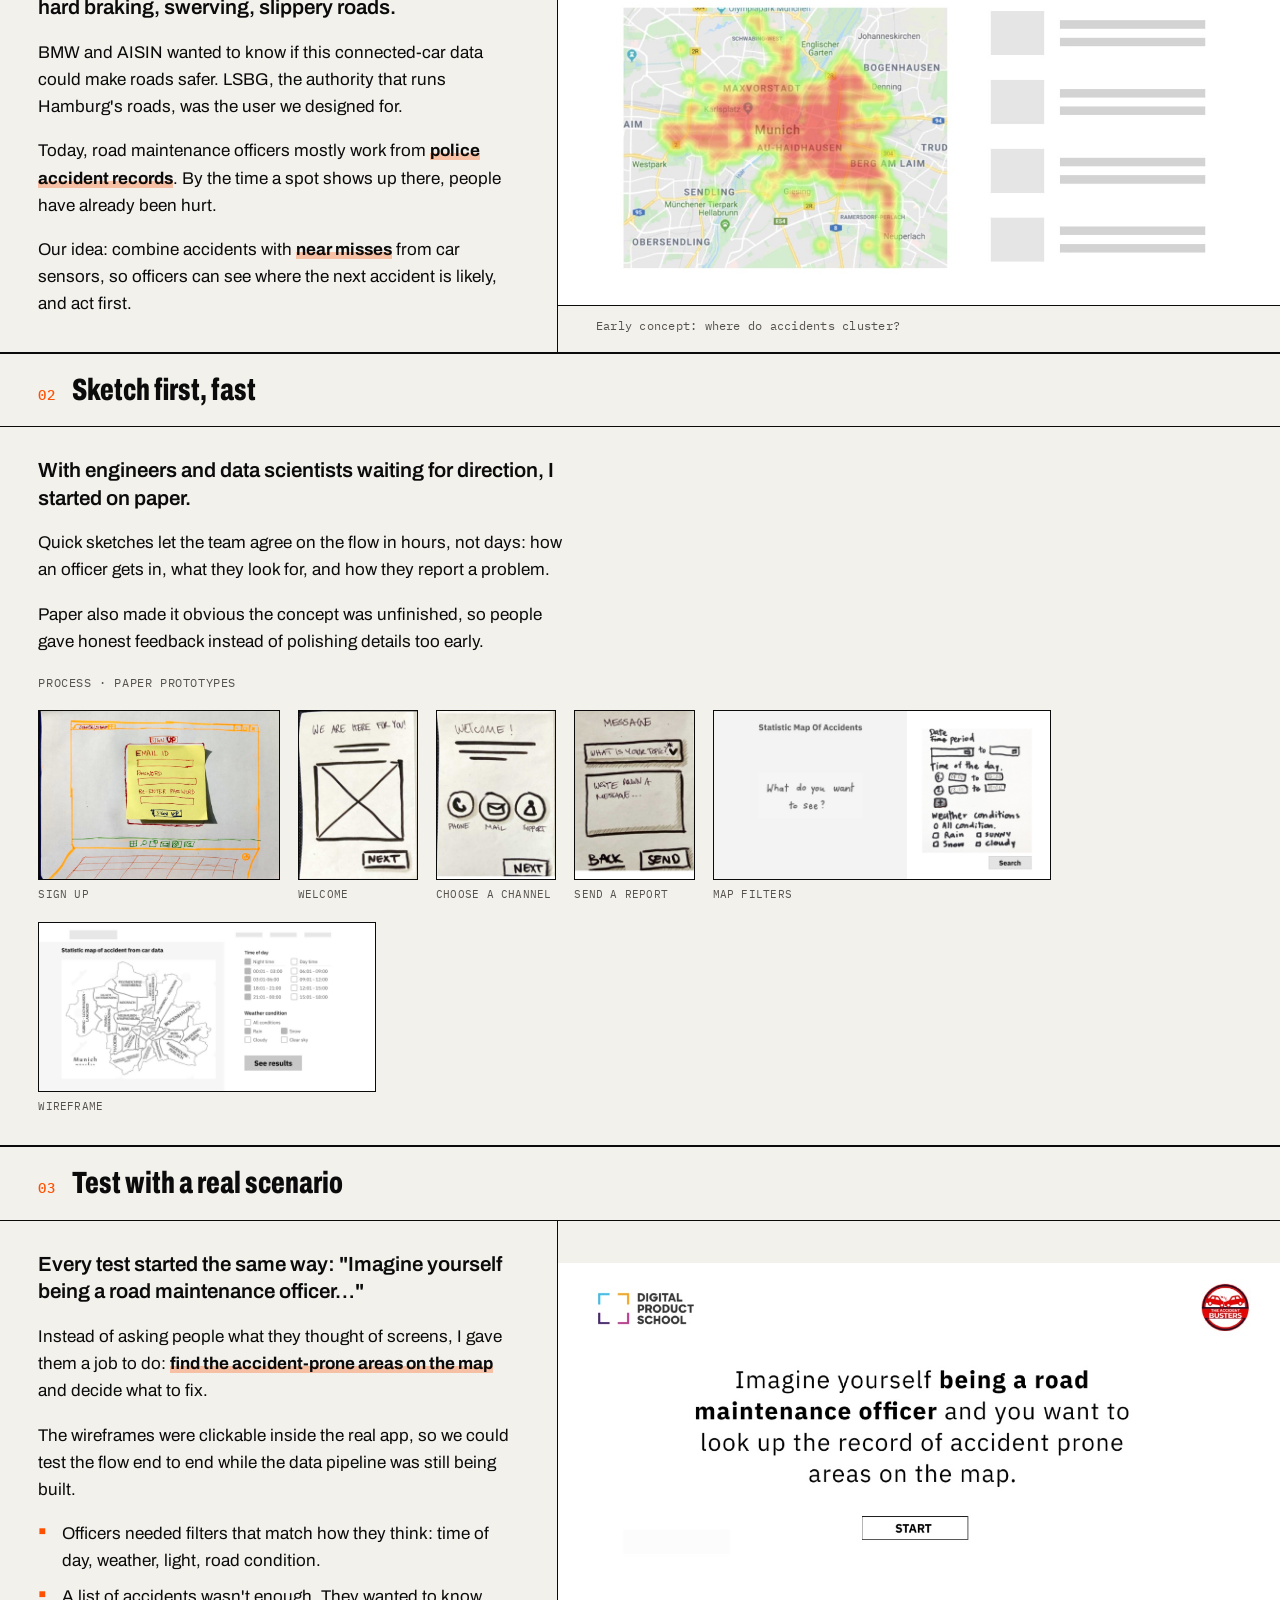
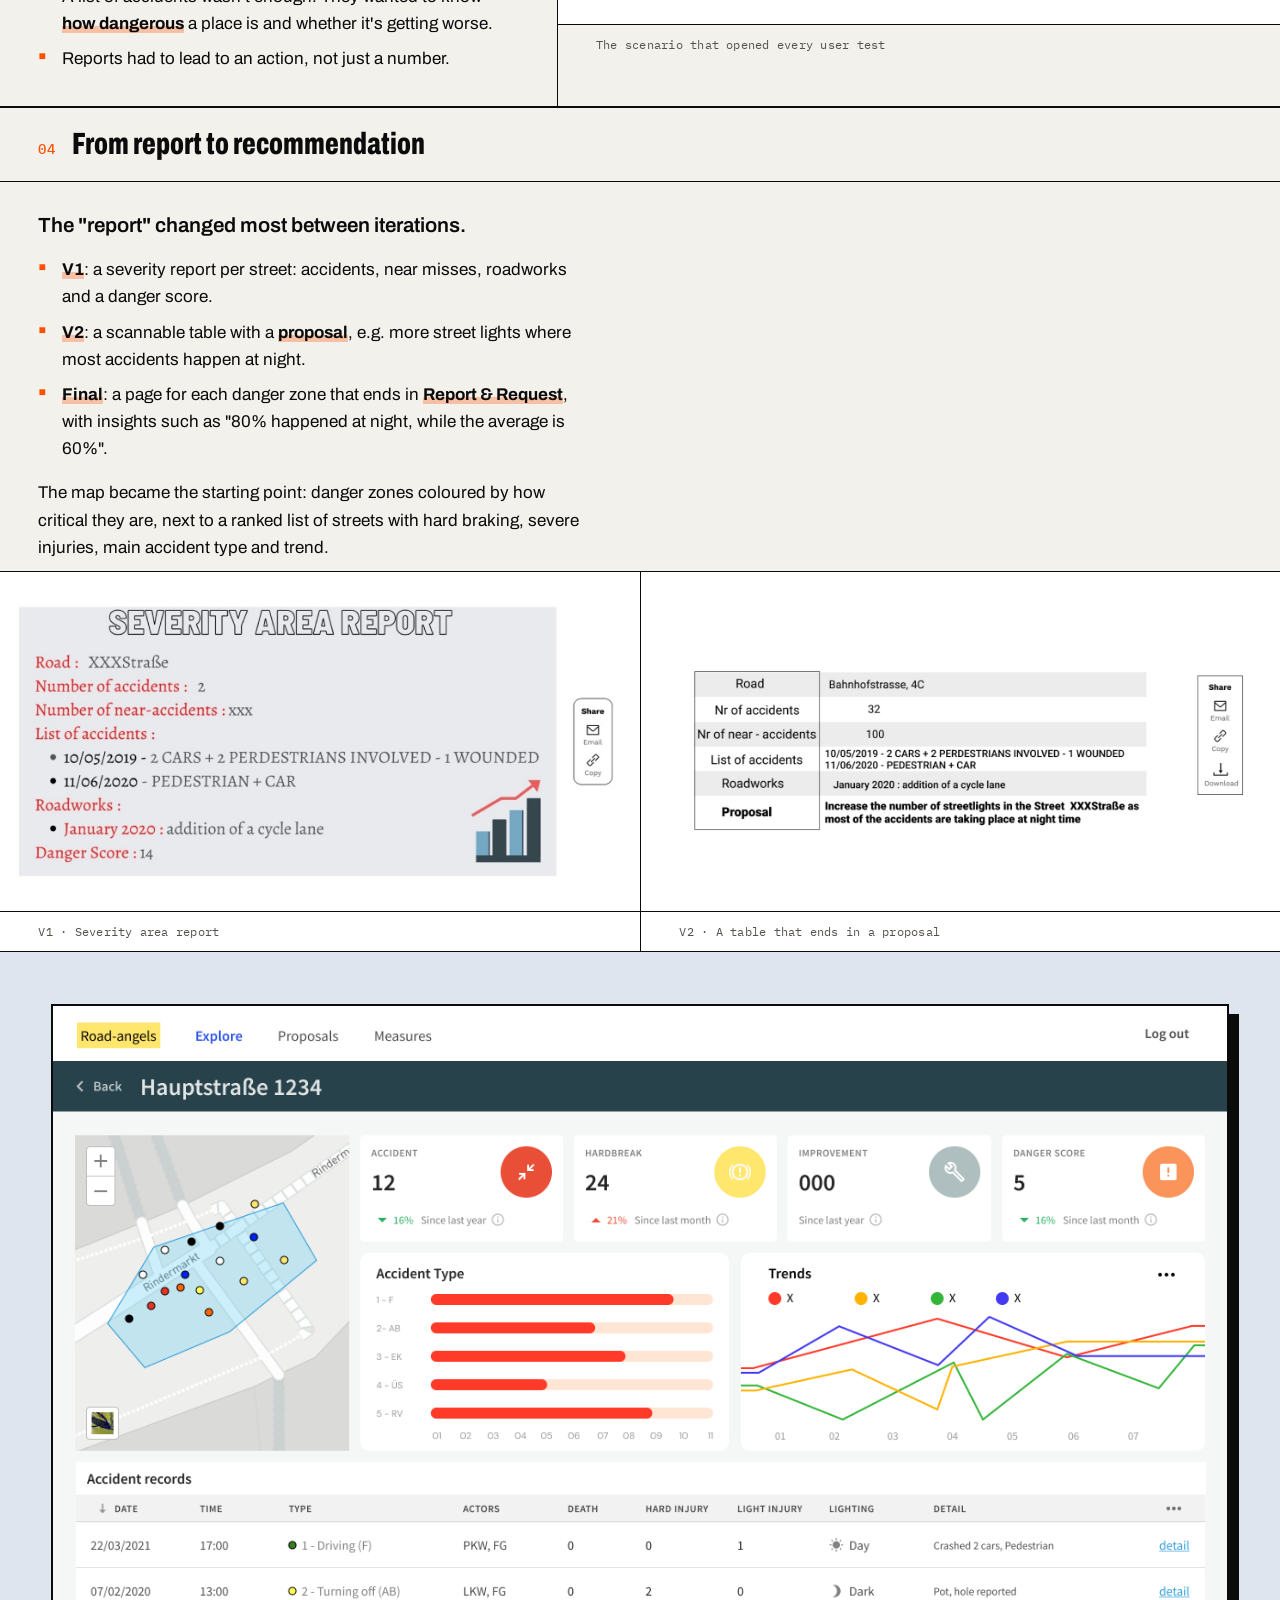
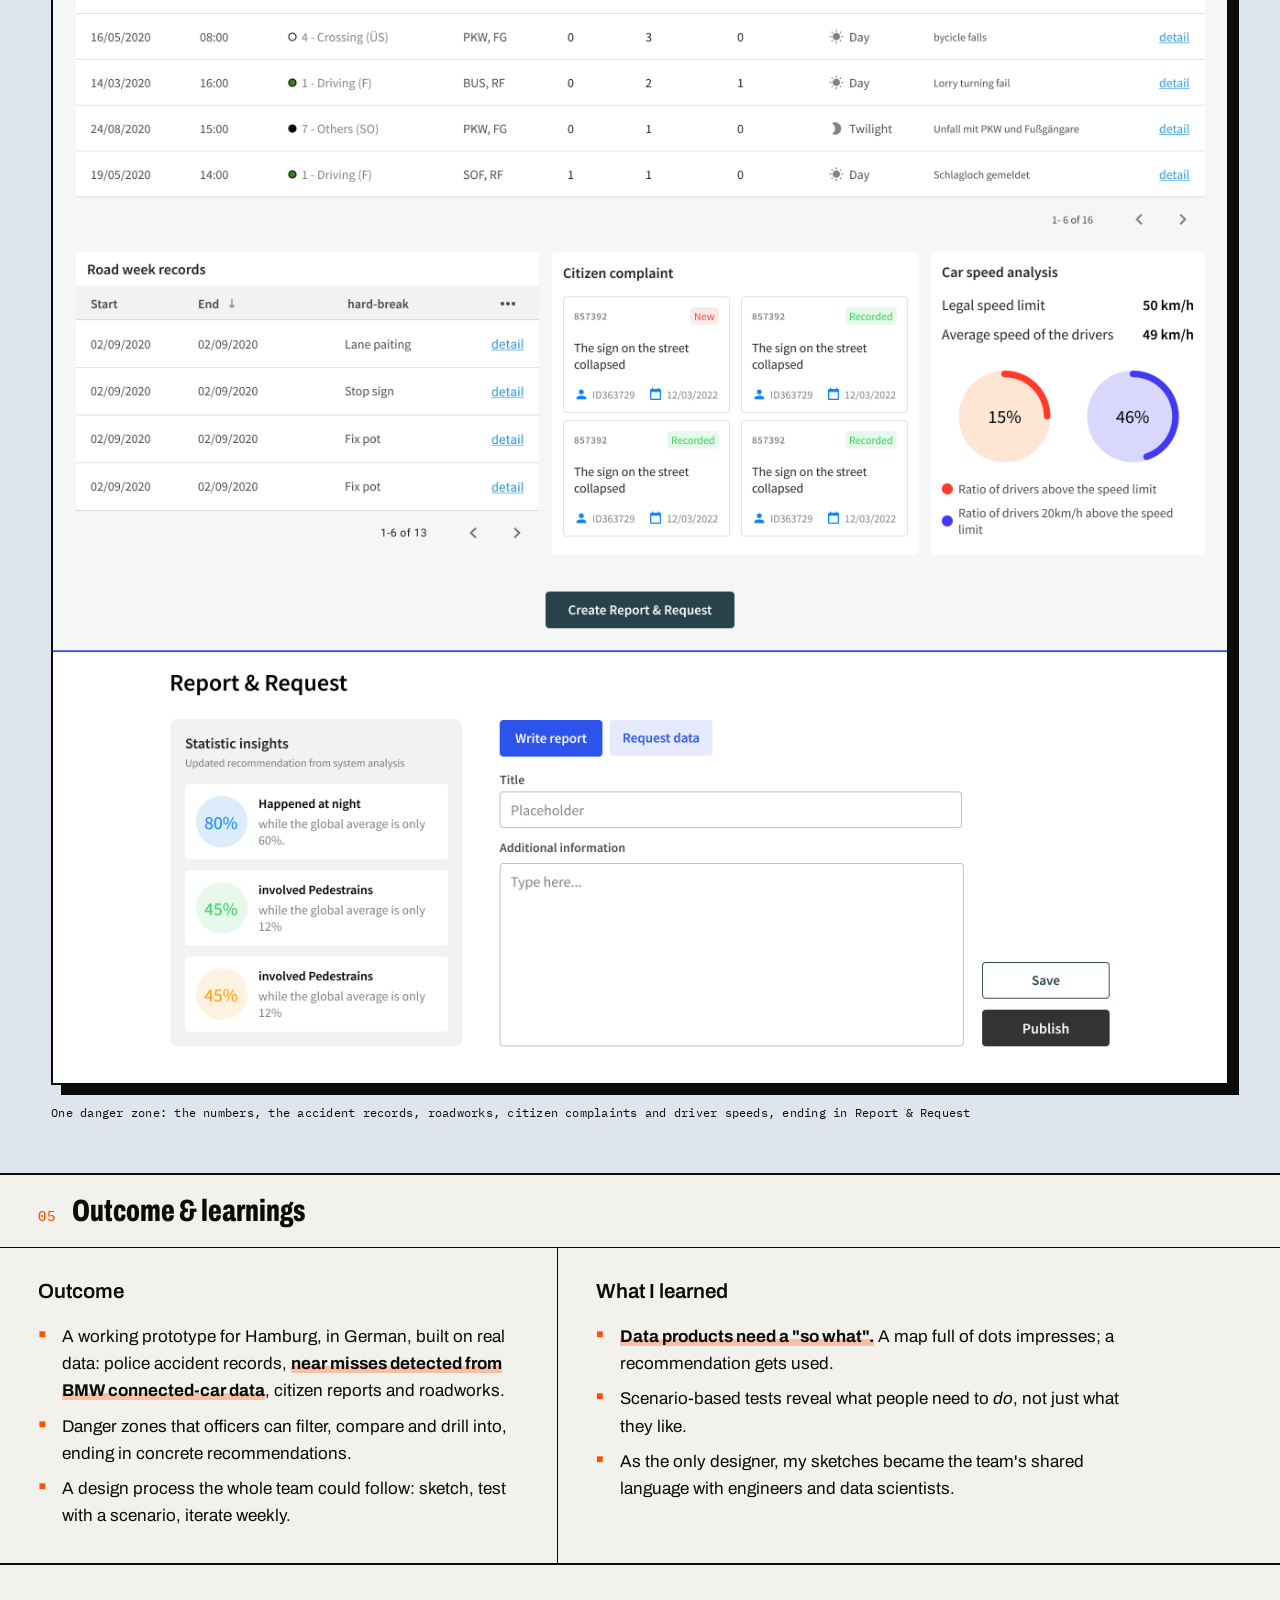
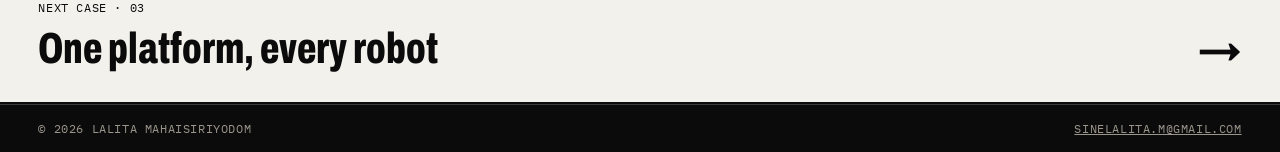
==== commit e08ae497: "Iteration 2: toned-down brutalism - Name ~45% smaller on one line beside the portrait; marquee remov" ====
--- a/work/accident-busters.html
+++ b/work/accident-busters.html
@@ -37,11 +37,7 @@
       </div>
     </section>
 
-    <section class="gallery cols-3 cs-strip">
-      <figure><img src="../img/ab-filter-sketch.jpg" alt="Paper sketch and first wireframe of the accident map filters" /><figcaption>01 · Sketch</figcaption></figure>
-      <figure><img src="../img/ab-filter-wire.jpg" alt="Wireframe of the statistic map of accidents with filters" /><figcaption>02 · Wireframe</figcaption></figure>
-      <figure><img src="../img/ab-final-map.jpg" alt="Final design: map of danger zones coloured by critical level, with a ranked list of streets" /><figcaption>03 · Final design</figcaption></figure>
-    </section>
+    <div class="cs-cover"><img src="../img/ab-final-map.jpg" alt="Final design: map of danger zones coloured by critical level, with a ranked list of streets" /></div>
 
     <section class="tldr">
       <div>
@@ -78,22 +74,20 @@
     <!-- 02 -->
     <section class="chapter">
       <div class="chapter-head"><span class="n">02</span><h2>Sketch first, fast</h2></div>
-      <div class="split">
-        <div class="prose">
+      <div class="prose">
           <p class="lead">With engineers and data scientists waiting for direction, I started on paper.</p>
           <p>Quick sketches let the team agree on the flow in hours, not days: how an officer gets in, what they look for, and how they report a problem.</p>
           <p>Paper also made it obvious the concept was unfinished, so people gave honest feedback instead of polishing details too early.</p>
-        </div>
-        <figure>
-          <img src="../img/ab-sketch-signup.jpg" alt="Paper sketch of a sign-up screen on a laptop" />
-          <figcaption>Paper prototype, tested before any pixels</figcaption>
-        </figure>
       </div>
-      <section class="gallery cols-3">
+      <div class="thumbs">
+        <span class="mono thumbs-label">Process · paper prototypes</span>
+        <figure><img src="../img/ab-sketch-signup.jpg" alt="Paper sketch of a sign-up screen on a laptop" /><figcaption>Sign up</figcaption></figure>
         <figure><img src="../img/ab-sketch-welcome.jpg" alt="Sketch: welcome screen" /><figcaption>Welcome</figcaption></figure>
         <figure><img src="../img/ab-sketch-options.jpg" alt="Sketch: contact options" /><figcaption>Choose a channel</figcaption></figure>
         <figure><img src="../img/ab-sketch-input.jpg" alt="Sketch: message form" /><figcaption>Send a report</figcaption></figure>
-      </section>
+        <figure><img src="../img/ab-filter-sketch.jpg" alt="Sketch and first wireframe of the map filters" /><figcaption>Map filters</figcaption></figure>
+        <figure><img src="../img/ab-filter-wire.jpg" alt="Wireframe of the accident map with filters" /><figcaption>Wireframe</figcaption></figure>
+      </div>
     </section>
 
     <!-- 03 -->
@@ -120,8 +114,7 @@
     <!-- 04 -->
     <section class="chapter">
       <div class="chapter-head"><span class="n">04</span><h2>From report to recommendation</h2></div>
-      <div class="split">
-        <div class="prose">
+      <div class="prose">
           <p class="lead">The "report" changed most between iterations.</p>
           <ul>
             <li><strong>V1</strong>: a severity report per street: accidents, near misses, roadworks and a danger score.</li>
@@ -129,18 +122,11 @@
             <li><strong>Final</strong>: a page for each danger zone that ends in <strong>Report &amp; Request</strong>, with insights such as "80% happened at night, while the average is 60%".</li>
           </ul>
           <p>The map became the starting point: danger zones coloured by how critical they are, next to a ranked list of streets with hard braking, severe injuries, main accident type and trend.</p>
-        </div>
-        <figure>
-          <img src="../img/ab-report-v1.jpg" alt="Severity area report, first version" />
-          <figcaption>V1: severity area report</figcaption>
-          <img class="stacked" src="../img/ab-report-v2.jpg" alt="Report as a table with a proposal" />
-          <figcaption>V2: a table that ends in a proposal</figcaption>
-        </figure>
       </div>
-      <figure class="shot">
-        <img src="../img/ab-final-map.jpg" alt="Final design of the Explore map: danger-zone clusters by critical level, a legend of accident types and a ranked list of streets" />
-        <figcaption>Explore: where should I look first? Danger zones by critical level, ranked by street</figcaption>
-      </figure>
+      <section class="gallery cols-2">
+        <figure><img src="../img/ab-report-v1.jpg" alt="Severity area report, first version" /><figcaption>V1 · Severity area report</figcaption></figure>
+        <figure><img src="../img/ab-report-v2.jpg" alt="Report as a table with a proposal" /><figcaption>V2 · A table that ends in a proposal</figcaption></figure>
+      </section>
       <figure class="shot">
         <img src="../img/ab-final-detail.png" alt="Final design of a danger zone page: key numbers, accident types, trends, accident records, roadworks, citizen complaints, driver speeds, and a Report and Request form" />
         <figcaption>One danger zone: the numbers, the accident records, roadworks, citizen complaints and driver speeds, ending in Report &amp; Request</figcaption>
--- a/style.css
+++ b/style.css
@@ -1,6 +1,8 @@
 /* ==========================================================
-   Lalita 'Sine' Mahaisiriyodom — portfolio
-   Brutalist, bold & readable. One accent. Hard edges.
+   Lalita Mahaisiriyodom — portfolio · Iteration 2
+   Toned-down brutalism: hard grid, mono labels, one accent.
+   One loud element per screen. 2px lines for structure,
+   1px inside. The work is the star, the frame stays calm.
    ========================================================== */
 
 :root {
@@ -8,616 +10,355 @@
   --ink: #0b0b0b;
   --muted: #55524c;
   --accent: #ff4f00;
-  --line: 3px solid var(--ink);
-  --thin: 1.5px solid var(--ink);
+  --shot: #dfe5ef;
+  --line: 2px solid var(--ink);
+  --thin: 1px solid var(--ink);
   --gutter: clamp(16px, 3vw, 40px);
-  --display: 'Archivo', 'Arial Black', sans-serif;
+  --display: 'Archivo', 'Arial Narrow', sans-serif;
   --mono: 'IBM Plex Mono', ui-monospace, monospace;
 }
 
 * { box-sizing: border-box; margin: 0; padding: 0; }
-
 html { scroll-behavior: smooth; }
-
 body {
   background: var(--paper);
   color: var(--ink);
   font-family: var(--display);
-  font-size: 18px;
-  line-height: 1.55;
+  font-size: 17px;
+  line-height: 1.6;
   -webkit-font-smoothing: antialiased;
 }
-
 img { display: block; max-width: 100%; height: auto; }
 a { color: inherit; }
 ::selection { background: var(--accent); color: var(--ink); }
 
 .mono, .label {
   font-family: var(--mono);
-  font-size: 13px;
-  letter-spacing: 0.04em;
+  font-size: 12px;
+  letter-spacing: 0.05em;
   text-transform: uppercase;
+}
+
+/* condensed display type, used sparingly */
+.hero-name, .section-head h2, .card h3, .cs-title, .chapter-head h2, .next .t, .contact-big, .steps h4, .skills h4, .xp .role {
+  font-variation-settings: 'wdth' 68;
+  font-stretch: 68%;
+  font-weight: 800;
 }
 
 /* ---------- top bar ---------- */
 .bar {
-  position: sticky;
-  top: 0;
-  z-index: 10;
-  display: flex;
-  justify-content: space-between;
-  align-items: stretch;
+  position: sticky; top: 0; z-index: 10;
+  display: flex; justify-content: space-between; align-items: stretch;
   background: var(--paper);
   border-bottom: var(--line);
 }
-.bar a {
-  text-decoration: none;
-  display: flex;
-  align-items: center;
-  padding: 14px var(--gutter);
-}
-.bar .home { font-weight: 800; font-size: 15px; font-variation-settings: 'wdth' 110; }
-.bar nav { display: flex; }
-.bar nav a { border-left: var(--line); }
-.bar a:hover { background: var(--ink); color: var(--paper); }
-.bar nav a.cta { background: var(--accent); }
-.bar nav a.cta:hover { background: var(--ink); color: var(--accent); }
+.bar a { text-decoration: none; display: flex; align-items: center; padding: 14px var(--gutter); }
+.bar .home { font-weight: 800; font-size: 15px; }
+.bar nav { display: flex; align-items: center; gap: 4px; padding-right: var(--gutter); }
+.bar nav a { padding: 8px 14px; }
+.bar nav a:hover { text-decoration: underline; text-decoration-thickness: 2px; text-underline-offset: 4px; }
+.bar nav a.cta { background: var(--accent); border: var(--line); margin-left: 12px; }
+.bar nav a.cta:hover { background: var(--ink); color: var(--accent); text-decoration: none; }
 
 /* ---------- hero ---------- */
 .hero { border-bottom: var(--line); }
-.hero-status {
-  display: flex;
-  flex-wrap: wrap;
-  gap: 8px 24px;
-  padding: 14px var(--gutter);
-  border-bottom: var(--thin);
-}
+.hero-main {
+  display: grid;
+  grid-template-columns: 1fr minmax(260px, 360px);
+  gap: clamp(24px, 4vw, 56px);
+  align-items: end;
+  padding: clamp(32px, 5vw, 56px) var(--gutter);
+}
+.hero-text { display: flex; flex-direction: column; gap: 26px; }
 .dot {
-  display: inline-block;
-  width: 10px;
-  height: 10px;
-  background: var(--accent);
-  border: 1.5px solid var(--ink);
-  margin-right: 8px;
-  vertical-align: -1px;
+  display: inline-block; width: 9px; height: 9px;
+  background: var(--accent); border: 1px solid var(--ink);
+  margin-right: 8px; vertical-align: -1px;
   animation: blink 1.4s steps(2, start) infinite;
 }
 @keyframes blink { to { visibility: hidden; } }
-
 .hero-name {
-  font-weight: 900;
-  font-variation-settings: 'wdth' 62;
-  font-stretch: 62%;
   text-transform: uppercase;
-  line-height: 0.82;
-  letter-spacing: -0.01em;
-  font-stretch: 62%;
-  font-size: clamp(44px, 12.4vw, 230px);
-  padding: 28px var(--gutter) 18px;
-}
-.hero-name .nick {
-  color: var(--accent);
-  -webkit-text-stroke: 3px var(--ink);
-  paint-order: stroke fill;
-}
-
-.hero-grid {
-  display: grid;
-  grid-template-columns: 2fr 1fr;
-  border-top: var(--line);
-}
+  font-size: clamp(40px, 5.6vw, 84px);
+  line-height: 0.95;
+  letter-spacing: -0.005em;
+}
+.hero-name .nick { color: var(--accent); }
 .hero-lede {
-  padding: 28px var(--gutter) 36px;
-  font-size: clamp(22px, 2.6vw, 38px);
-  line-height: 1.2;
-  font-weight: 600;
-  font-variation-settings: 'wdth' 90;
-  max-width: 30ch;
-}
-.hero-lede mark { background: var(--accent); color: var(--ink); padding: 0 0.15em; }
-.hero-left { display: flex; flex-direction: column; justify-content: space-between; }
-.hero-foot {
-  display: flex;
-  flex-wrap: wrap;
-  justify-content: space-between;
-  align-items: center;
-  gap: 14px;
-  padding: 18px var(--gutter);
-  border-top: var(--line);
-}
+  font-size: clamp(20px, 1.9vw, 28px);
+  line-height: 1.3;
+  font-weight: 500;
+  max-width: 34ch;
+}
+.hero-foot { display: flex; flex-wrap: wrap; align-items: center; gap: 16px 28px; }
 .label-inv { background: var(--ink); color: var(--paper); padding: 2px 6px; margin-right: 8px; }
 .btn {
-  display: inline-block;
-  text-decoration: none;
-  font-size: 15px;
-  font-weight: 500;
-  text-transform: uppercase;
-  background: var(--accent);
-  border: var(--line);
-  padding: 12px 18px;
-  box-shadow: 5px 5px 0 var(--ink);
+  display: inline-block; text-decoration: none;
+  font-family: var(--mono); font-size: 14px; font-weight: 500; text-transform: uppercase; letter-spacing: 0.05em;
+  background: var(--accent); border: var(--line);
+  padding: 11px 18px;
+  box-shadow: 4px 4px 0 var(--ink);
   transition: transform 0.08s, box-shadow 0.08s;
 }
-.btn:hover { transform: translate(3px, 3px); box-shadow: 2px 2px 0 var(--ink); }
-.hero-photo { border-left: var(--line); position: relative; overflow: hidden; }
-.hero-photo img {
-  width: 100%;
-  height: 100%;
-  max-height: 460px;
-  object-fit: cover;
-  object-position: 50% 30%;
-}
-.hero-photo .tag {
-  position: absolute;
-  left: 12px;
-  bottom: 12px;
-  background: var(--paper);
-  border: var(--thin);
-  padding: 4px 8px;
-}
-
-/* ---------- marquee ---------- */
-.marquee {
-  overflow: hidden;
-  background: var(--ink);
-  color: var(--paper);
-  border-bottom: var(--line);
-  white-space: nowrap;
-}
-.marquee-track {
-  display: inline-flex;
-  animation: scroll 38s linear infinite;
-  padding: 12px 0;
-}
-.marquee-track span { padding: 0 22px; }
-.marquee-track span::after { content: '✳'; color: var(--accent); margin-left: 44px; }
-@keyframes scroll { to { transform: translateX(-50%); } }
+.btn:hover { transform: translate(2px, 2px); box-shadow: 2px 2px 0 var(--ink); }
+.hero-photo { position: relative; border: var(--line); }
+.hero-photo img { width: 100%; aspect-ratio: 1; object-fit: cover; object-position: 50% 30%; }
+.hero-photo .tag { position: absolute; left: 10px; bottom: 10px; background: var(--paper); border: var(--thin); padding: 3px 8px; }
 
 /* ---------- sections ---------- */
 .section { border-bottom: var(--line); }
 .section-head {
-  display: flex;
-  justify-content: space-between;
-  align-items: baseline;
-  gap: 16px;
-  padding: 18px var(--gutter);
+  display: flex; justify-content: space-between; align-items: baseline; gap: 16px;
+  padding: 20px var(--gutter);
   border-bottom: var(--line);
 }
-.section-head h2 {
-  font-weight: 900;
-  font-variation-settings: 'wdth' 70;
-  text-transform: uppercase;
-  font-size: clamp(36px, 6vw, 84px);
-  line-height: 0.9;
-}
-.section-head h2 .num { color: var(--accent); -webkit-text-stroke: 2px var(--ink); paint-order: stroke fill; }
+.section-head h2 { font-size: clamp(30px, 3.1vw, 46px); line-height: 1; }
+.section-head h2 .num, .chapter-head .n {
+  font-family: var(--mono); font-size: 14px; font-weight: 500;
+  font-variation-settings: normal; font-stretch: normal;
+  color: var(--accent); margin-right: 12px; vertical-align: middle; letter-spacing: 0.05em;
+}
 
 /* ---------- work cards ---------- */
-.work-grid {
-  display: grid;
-  grid-template-columns: 1fr 1fr;
-}
+.work-grid { display: grid; grid-template-columns: 1fr 1fr; }
 .card {
-  display: flex;
-  flex-direction: column;
-  text-decoration: none;
+  display: flex; flex-direction: column;
+  text-decoration: none; background: var(--paper);
   border-bottom: var(--line);
-  background: var(--paper);
-  transition: background 0.1s;
-}
-.card:nth-child(even):not(.card-feature) { border-right: var(--line); }
-.card-feature { grid-column: 1 / -1; display: grid; grid-template-columns: 1.3fr 1fr; }
-.card-feature .card-img { border-right: var(--line); border-bottom: 0; aspect-ratio: auto; min-height: 420px; }
+}
+.card:nth-child(even):not(.card-feature) { border-right: var(--thin); }
+.card-feature { grid-column: 1 / -1; display: grid; grid-template-columns: 1.25fr 1fr; }
+/* every card image is a framed screen on a calm background: never cropped */
 .card-img {
-  aspect-ratio: 16 / 10;
+  background: var(--shot);
+  display: grid; place-items: center;
+  height: 340px;
+  padding: 28px;
+  border-bottom: var(--thin);
   overflow: hidden;
-  border-bottom: var(--line);
-  background: var(--ink);
 }
 .card-img img {
-  width: 100%;
-  height: 100%;
-  object-fit: cover;
-  transition: transform 0.4s;
-}
-.card:hover .card-img img { transform: scale(1.04); }
-.card-img.fit { aspect-ratio: auto !important; min-height: 0 !important; background: #dfe5ef; display: grid; place-items: center; padding: clamp(14px, 2.5vw, 32px); }
-.card-img.fit img { height: auto; object-fit: contain; border: var(--thin); box-shadow: 6px 6px 0 var(--ink); background: #fff; }
-.card:hover .card-img.fit img { transform: translate(-2px, -2px); box-shadow: 8px 8px 0 var(--ink); }
-.card-body {
-  display: flex;
-  flex-direction: column;
-  gap: 14px;
-  padding: 22px var(--gutter) 26px;
-  flex: 1;
-}
-.card-meta { display: flex; justify-content: space-between; gap: 12px; }
-.card h3 {
-  font-weight: 800;
-  font-variation-settings: 'wdth' 80;
-  font-size: clamp(28px, 3.2vw, 48px);
-  line-height: 1;
-  text-transform: uppercase;
-}
-.card-feature h3 { font-size: clamp(34px, 4.2vw, 64px); }
-.card p { color: var(--muted); max-width: 46ch; }
-.card .impact {
-  border-left: 6px solid var(--accent);
-  padding-left: 12px;
-  color: var(--ink);
-  font-weight: 600;
-}
+  width: auto; max-width: 100%; max-height: 284px;
+  object-fit: contain;
+  border: 1.5px solid var(--ink);
+  box-shadow: 6px 6px 0 var(--ink);
+  background: #fff;
+  transition: transform 0.15s, box-shadow 0.15s;
+}
+.card:hover .card-img img { transform: translate(-2px, -2px); box-shadow: 8px 8px 0 var(--ink); }
+.card-feature .card-img { height: auto; min-height: 460px; padding: 40px; border-bottom: 0; border-right: var(--line); }
+.card-feature .card-img img { max-height: 520px; }
+.card-body { display: flex; flex-direction: column; gap: 12px; padding: 26px var(--gutter) 30px; flex: 1; }
+.card-meta { display: flex; justify-content: space-between; gap: 12px; color: var(--muted); }
+.card h3 { font-size: clamp(24px, 2.2vw, 32px); line-height: 1.05; }
+.card-feature h3 { font-size: clamp(30px, 3vw, 44px); }
+.card p { color: var(--muted); max-width: 52ch; font-size: 16px; }
+.card .impact { border-left: 4px solid var(--accent); padding-left: 12px; color: var(--ink); font-weight: 600; }
+.card:hover h3 { text-decoration: underline; text-decoration-color: var(--accent); text-decoration-thickness: 3px; text-underline-offset: 5px; }
 .tags { display: flex; flex-wrap: wrap; gap: 6px; margin-top: auto; }
-.tags span {
-  font-family: var(--mono);
-  font-size: 12px;
-  text-transform: uppercase;
-  border: var(--thin);
-  padding: 3px 8px;
-}
-.card .go {
-  font-family: var(--mono);
-  font-size: 14px;
-  text-transform: uppercase;
-  font-weight: 500;
-}
-.card:hover { background: var(--accent); }
-.card:hover p { color: var(--ink); }
-.card:hover .impact { border-color: var(--ink); }
+.tags span { font-family: var(--mono); font-size: 11px; text-transform: uppercase; border: var(--thin); padding: 2px 8px; }
+.card .go { font-family: var(--mono); font-size: 13px; text-transform: uppercase; font-weight: 500; }
 
 /* in-progress card */
-.card-wip { background: repeating-linear-gradient(-45deg, var(--paper) 0 14px, #e7e4dd 14px 28px); }
-.card-wip .card-img { background: #fff; display: grid; place-items: center; }
-.card-wip .card-img img { width: auto; max-height: 82%; object-fit: contain; }
-.card-wip:hover { background: var(--paper); }
-.stamp {
-  display: inline-block;
-  background: var(--ink);
-  color: var(--accent);
-  padding: 3px 8px;
-}
+.card-wip { background: repeating-linear-gradient(-45deg, var(--paper) 0 14px, #ebe8e1 14px 28px); }
+.stamp { display: inline-block; background: var(--ink); color: var(--accent); padding: 3px 8px; }
 
 /* ---------- about ---------- */
-.about {
-  display: grid;
-  grid-template-columns: 1fr 1fr;
-}
+.about { display: grid; grid-template-columns: 1fr 1fr; }
 .about > div { padding: 32px var(--gutter) 40px; }
-.about > div + div { border-left: var(--line); }
+.about > div + div { border-left: var(--thin); }
 .about p + p { margin-top: 1em; }
+.about .big { font-size: clamp(20px, 1.9vw, 26px); line-height: 1.3; font-weight: 600; }
 .about-photo { margin-top: 28px; border: var(--line); }
 .about-photo img { width: 100%; aspect-ratio: 4 / 3; object-fit: cover; object-position: 50% 45%; }
-.about-photo figcaption { border-top: var(--line); }
-.about .big {
-  font-size: clamp(22px, 2.3vw, 32px);
-  line-height: 1.25;
-  font-weight: 600;
-  font-variation-settings: 'wdth' 90;
-}
-.skills { display: grid; gap: 0; border: var(--line); margin-top: 8px; }
+.about-photo figcaption { border-top: var(--thin); }
+.skills { display: grid; border: var(--line); margin-top: 8px; }
 .skills > div { padding: 16px 18px; }
 .skills > div + div { border-top: var(--thin); }
-.skills h4 {
-  font-weight: 800;
-  text-transform: uppercase;
-  font-variation-settings: 'wdth' 85;
-  font-size: 20px;
-  margin-bottom: 4px;
-}
-.skills p { color: var(--muted); font-size: 16px; }
-
-.quote {
-  padding: 40px var(--gutter);
-  background: var(--accent);
-  border-top: var(--line);
-}
+.skills h4 { font-size: 21px; margin-bottom: 2px; }
+.skills p { color: var(--muted); font-size: 15px; }
+.quote { padding: 36px var(--gutter); border-top: var(--thin); }
 .quote blockquote {
-  font-size: clamp(24px, 3.2vw, 46px);
-  line-height: 1.15;
-  font-weight: 700;
-  font-variation-settings: 'wdth' 80;
-  max-width: 28ch;
-}
-.quote cite { display: block; margin-top: 18px; font-style: normal; }
+  font-size: clamp(22px, 2.3vw, 32px); line-height: 1.25; font-weight: 600;
+  max-width: 36ch; border-left: 6px solid var(--accent); padding-left: 20px;
+}
+.quote cite { display: block; margin-top: 14px; padding-left: 26px; font-style: normal; color: var(--muted); }
 
 /* ---------- experience ---------- */
 .xp { list-style: none; }
 .xp li {
-  display: grid;
-  grid-template-columns: 180px 1.2fr 1fr;
-  gap: 16px;
-  padding: 18px var(--gutter);
-  border-bottom: var(--thin);
-  align-items: baseline;
+  display: grid; grid-template-columns: 170px 1.1fr 1.2fr; gap: 16px; align-items: baseline;
+  padding: 16px var(--gutter); border-bottom: var(--thin);
 }
 .xp li:last-child { border-bottom: 0; }
-.xp li:hover { background: var(--ink); color: var(--paper); }
-.xp li:hover .muted { color: #bdb8ae; }
-.xp .role { font-weight: 800; font-size: 22px; font-variation-settings: 'wdth' 85; line-height: 1.15; }
-.xp .muted { color: var(--muted); font-size: 16px; }
-.xp li.todo { outline: 3px dashed var(--accent); outline-offset: -6px; }
+.xp li:hover { background: #e9e6df; }
+.xp .role { font-size: 21px; line-height: 1.15; }
+.xp .muted { color: var(--muted); font-size: 15px; }
 
 /* ---------- contact ---------- */
 .contact { background: var(--ink); color: var(--paper); }
-.contact .section-head { border-color: var(--paper); }
+.contact .section-head { border-color: #3a3a3a; }
 .contact-big {
-  display: block;
-  padding: 30px var(--gutter);
-  font-weight: 900;
-  font-variation-settings: 'wdth' 62;
-  font-stretch: 62%;
-  text-transform: uppercase;
-  font-size: clamp(40px, 9vw, 150px);
-  line-height: 0.9;
-  text-decoration: none;
-  border-bottom: 3px solid var(--paper);
-  overflow-wrap: anywhere;
-}
-.contact-big:hover { background: var(--accent); color: var(--ink); }
+  display: block; padding: 28px var(--gutter);
+  font-size: clamp(32px, 4.6vw, 66px); line-height: 1;
+  text-decoration: none; border-bottom: 1px solid #3a3a3a; overflow-wrap: anywhere;
+}
+.contact-big br { display: none; }
+.contact-big:hover { color: var(--accent); }
 .contact-links { display: grid; grid-template-columns: repeat(3, 1fr); }
 .contact-links a {
-  padding: 22px var(--gutter);
-  text-decoration: none;
-  border-right: 3px solid var(--paper);
-  font-family: var(--mono);
-  text-transform: uppercase;
-  font-size: 15px;
+  padding: 20px var(--gutter); text-decoration: none; border-right: 1px solid #3a3a3a;
+  font-family: var(--mono); text-transform: uppercase; font-size: 14px;
 }
 .contact-links a:last-child { border-right: 0; }
 .contact-links a:hover { background: var(--paper); color: var(--ink); }
 footer {
-  display: flex;
-  justify-content: space-between;
-  flex-wrap: wrap;
-  gap: 8px;
-  padding: 14px var(--gutter);
-  background: var(--ink);
-  color: #9b968c;
-  border-top: 3px solid var(--paper);
+  display: flex; justify-content: space-between; flex-wrap: wrap; gap: 8px;
+  padding: 14px var(--gutter); background: var(--ink); color: #9b968c; border-top: 1px solid #3a3a3a;
 }
 
 /* ==========================================================
    CASE STUDY PAGES
    ========================================================== */
 .cs-hero { border-bottom: var(--line); }
-.cs-crumb {
-  display: flex;
-  justify-content: space-between;
-  padding: 14px var(--gutter);
-  border-bottom: var(--thin);
-}
+.cs-crumb { display: flex; justify-content: space-between; padding: 14px var(--gutter); border-bottom: var(--thin); }
 .cs-crumb a { text-decoration: none; }
-.cs-crumb a:hover { background: var(--ink); color: var(--paper); }
+.cs-crumb a:hover { text-decoration: underline; }
 .cs-title {
-  font-weight: 900;
-  font-variation-settings: 'wdth' 66;
-  text-transform: uppercase;
-  font-size: clamp(48px, 9vw, 150px);
-  line-height: 0.86;
-  padding: 26px var(--gutter) 22px;
-}
-.cs-title .hl { color: var(--accent); -webkit-text-stroke: 3px var(--ink); paint-order: stroke fill; }
+  font-size: clamp(36px, 4.6vw, 68px); line-height: 1;
+  padding: 40px var(--gutter) 18px; max-width: 24ch;
+}
+.cs-title .hl { color: var(--accent); }
 .cs-sub {
-  padding: 0 var(--gutter) 30px;
-  font-size: clamp(20px, 2.2vw, 30px);
-  line-height: 1.25;
-  font-weight: 600;
-  font-variation-settings: 'wdth' 90;
-  max-width: 40ch;
-}
-.cs-meta {
-  display: grid;
-  grid-template-columns: repeat(4, 1fr);
-  border-top: var(--line);
-}
+  padding: 0 var(--gutter) 36px;
+  font-size: clamp(18px, 1.6vw, 22px); line-height: 1.4; font-weight: 500; max-width: 46ch;
+}
+.cs-meta { display: grid; grid-template-columns: repeat(4, 1fr); border-top: var(--line); }
 .cs-meta > div { padding: 16px var(--gutter); }
-.cs-meta > div + div { border-left: var(--line); }
+.cs-meta > div + div { border-left: var(--thin); }
 .cs-meta .label { display: block; color: var(--muted); margin-bottom: 6px; }
-.cs-meta p { font-weight: 600; font-size: 16px; line-height: 1.4; }
-
-.cs-cover { border-bottom: var(--line); background: var(--ink); }
-.cs-cover img { width: 100%; max-height: 78vh; object-fit: cover; }
-/* screenshot covers: show the whole frame, never crop the key visual */
-.cs-cover.screen { background: #dfe5ef; padding: clamp(16px, 4vw, 56px); }
-.cs-cover.screen img { max-height: none; object-fit: contain; max-width: 1240px; margin: 0 auto; border: var(--line); box-shadow: 10px 10px 0 var(--ink); background: #fff; }
-
-.tldr {
-  display: grid;
-  grid-template-columns: repeat(3, 1fr);
-  border-bottom: var(--line);
-}
+.cs-meta p { font-weight: 500; font-size: 15px; line-height: 1.4; }
+
+/* one large, framed hero shot per case: whole image, never cropped */
+.cs-cover { border-bottom: var(--line); background: var(--shot); padding: clamp(16px, 4vw, 56px); }
+.cs-cover img {
+  width: 100%; max-width: 1180px; margin: 0 auto;
+  object-fit: contain; border: var(--line); box-shadow: 10px 10px 0 var(--ink); background: #fff;
+}
+
+.tldr { display: grid; grid-template-columns: repeat(3, 1fr); border-bottom: var(--line); }
 .tldr > div { padding: 26px var(--gutter) 30px; }
-.tldr > div + div { border-left: var(--line); }
-.tldr > div:last-child { background: var(--accent); }
-.tldr h3 {
-  font-family: var(--mono);
-  font-size: 13px;
-  text-transform: uppercase;
-  letter-spacing: 0.04em;
-  margin-bottom: 10px;
-}
-.tldr p { font-size: 19px; font-weight: 500; line-height: 1.4; }
+.tldr > div + div { border-left: var(--thin); }
+.tldr > div:last-child { box-shadow: inset 0 6px 0 var(--accent); }
+.tldr h3 { font-family: var(--mono); font-size: 12px; font-weight: 500; text-transform: uppercase; letter-spacing: 0.05em; margin-bottom: 10px; }
+.tldr p { font-size: 18px; font-weight: 500; line-height: 1.45; }
 
 .chapter { border-bottom: var(--line); }
 .chapter-head {
-  display: grid;
-  grid-template-columns: 120px 1fr;
-  border-bottom: var(--line);
-}
-.chapter-head .n {
-  font-weight: 900;
-  font-variation-settings: 'wdth' 62;
-  font-stretch: 62%;
-  font-size: 56px;
-  line-height: 1;
-  padding: 14px var(--gutter);
-  border-right: var(--line);
-  background: var(--ink);
-  color: var(--accent);
-}
-.chapter-head h2 {
-  align-self: center;
-  padding: 14px var(--gutter);
-  font-weight: 900;
-  font-variation-settings: 'wdth' 72;
-  text-transform: uppercase;
-  font-size: clamp(30px, 4.4vw, 60px);
-  line-height: 0.95;
-}
-.split {
-  display: grid;
-  grid-template-columns: 1fr 1.3fr;
-}
+  display: flex; align-items: baseline; gap: 4px;
+  padding: 20px var(--gutter); border-bottom: var(--thin);
+}
+.chapter-head h2 { font-size: clamp(24px, 2.4vw, 34px); line-height: 1.05; }
+.split { display: grid; grid-template-columns: 1fr 1.3fr; }
 .split > * { padding: 30px var(--gutter) 34px; }
-.split > * + * { border-left: var(--line); }
+.split > * + * { border-left: var(--thin); }
+.prose { max-width: 62ch; }
 .prose p + p, .prose ul + p, .prose p + ul { margin-top: 1em; }
 .prose ul { padding-left: 0; list-style: none; }
-.prose li { padding-left: 28px; position: relative; }
+.prose li { padding-left: 24px; position: relative; }
 .prose li + li { margin-top: 8px; }
-.prose li::before {
-  content: '■';
-  position: absolute;
-  left: 0;
-  color: var(--accent);
-  font-size: 14px;
-  top: 3px;
-}
-.prose strong { background: linear-gradient(transparent 60%, rgba(255, 79, 0, 0.35) 60%); }
-.prose .lead {
-  font-size: clamp(21px, 2vw, 27px);
-  line-height: 1.3;
-  font-weight: 600;
-  font-variation-settings: 'wdth' 90;
-}
-
-figure { border-top: var(--line); }
+.prose li::before { content: '■'; position: absolute; left: 0; top: 2px; color: var(--accent); font-size: 12px; }
+.prose strong { background: linear-gradient(transparent 62%, rgba(255, 79, 0, 0.3) 62%); }
+.prose .lead { font-size: clamp(19px, 1.6vw, 22px); line-height: 1.35; font-weight: 600; }
+.chapter > .prose { padding: 30px var(--gutter) 10px; }
+
+figure { border-top: var(--thin); }
 .split figure, .chapter > figure:first-child { border-top: 0; }
 figure img { width: 100%; background: #fff; }
 figcaption {
-  font-family: var(--mono);
-  font-size: 13px;
-  padding: 10px var(--gutter);
-  border-top: var(--thin);
-  color: var(--muted);
+  font-family: var(--mono); font-size: 12px; letter-spacing: 0.02em;
+  padding: 10px var(--gutter); border-top: var(--thin); color: var(--muted);
 }
 .split figure { padding: 0; display: flex; flex-direction: column; justify-content: center; }
 .split figure img { flex: none; object-fit: contain; }
 figure img.stacked { border-top: var(--thin); }
 
-.img-row { display: grid; grid-template-columns: repeat(3, 1fr); border-top: var(--line); }
-.img-row img { aspect-ratio: 4/3; object-fit: cover; width: 100%; height: 100%; background: #000; }
-.img-row > * + * { border-left: var(--line); }
+.img-row { display: grid; grid-template-columns: repeat(3, 1fr); border-top: var(--thin); }
+.img-row img { aspect-ratio: 16 / 10; object-fit: cover; width: 100%; height: 100%; background: #000; }
+.img-row > * + * { border-left: var(--thin); }
 
 .steps { display: grid; grid-template-columns: repeat(3, 1fr); }
 .steps > div { padding: 24px var(--gutter) 28px; }
-.steps > div + div { border-left: var(--line); }
-.steps .k {
-  font-family: var(--mono);
-  font-size: 13px;
-  text-transform: uppercase;
-  display: inline-block;
-  background: var(--ink);
-  color: var(--paper);
-  padding: 3px 8px;
-  margin-bottom: 12px;
-}
-.steps h4 {
-  font-weight: 800;
-  font-variation-settings: 'wdth' 85;
-  text-transform: uppercase;
-  font-size: 22px;
-  line-height: 1.1;
-  margin-bottom: 8px;
-}
-.steps p { color: var(--muted); font-size: 16px; }
-
-.pull {
-  padding: 34px var(--gutter);
-  border-top: var(--line);
-  background: var(--ink);
-  color: var(--paper);
-}
-.pull blockquote {
-  font-size: clamp(22px, 2.8vw, 38px);
-  line-height: 1.2;
-  font-weight: 700;
-  font-variation-settings: 'wdth' 82;
-  max-width: 34ch;
-}
+.steps > div + div { border-left: var(--thin); }
+.steps .k { font-family: var(--mono); font-size: 12px; text-transform: uppercase; display: inline-block; background: var(--ink); color: var(--paper); padding: 2px 8px; margin-bottom: 12px; }
+.steps h4 { font-size: 22px; line-height: 1.1; margin-bottom: 6px; }
+.steps p { color: var(--muted); font-size: 15px; }
+
+.pull { padding: 30px var(--gutter); border-top: var(--thin); background: var(--ink); color: var(--paper); }
+.pull blockquote { font-size: clamp(20px, 2vw, 28px); line-height: 1.3; font-weight: 600; max-width: 40ch; }
 .pull blockquote::before { content: '“'; color: var(--accent); }
 .pull blockquote::after { content: '”'; color: var(--accent); }
-.pull cite { display: block; margin-top: 14px; font-style: normal; color: #bdb8ae; }
+.pull cite { display: block; margin-top: 12px; font-style: normal; color: #bdb8ae; }
 
 .next {
-  display: grid;
-  grid-template-columns: 1fr auto;
-  align-items: end;
-  gap: 16px;
-  padding: 28px var(--gutter) 34px;
-  text-decoration: none;
-  border-bottom: var(--line);
-}
-.next:hover { background: var(--accent); }
-.next .t {
-  font-weight: 900;
-  font-variation-settings: 'wdth' 66;
-  text-transform: uppercase;
-  font-size: clamp(36px, 7vw, 110px);
-  line-height: 0.88;
-}
-.next .arrow { font-size: clamp(40px, 7vw, 110px); font-weight: 900; line-height: 0.8; }
-
-/* ---------- responsive ---------- */
-@media (max-width: 860px) {
-  body { font-size: 17px; }
-  .bar nav a:not(.cta) { display: none; }
-  .hero-grid, .about, .work-grid, .card-feature, .split, .tldr, .steps, .img-row { grid-template-columns: 1fr; }
-  .hero-photo, .about > div + div, .split > * + *, .tldr > div + div, .steps > div + div, .img-row > * + * {
-    border-left: 0;
-    border-top: var(--line);
-  }
-  .hero-photo img { max-height: 380px; }
-  .card:nth-child(even):not(.card-feature) { border-right: 0; }
-  .card-feature .card-img { border-right: 0; border-bottom: var(--line); min-height: 0; aspect-ratio: 16/10; }
-  .cs-meta { grid-template-columns: 1fr 1fr; }
-  .cs-meta > div:nth-child(3) { border-left: 0; }
-  .cs-meta > div:nth-child(n + 3) { border-top: var(--line); }
-  .xp li { grid-template-columns: 1fr; gap: 4px; }
-  .contact-links { grid-template-columns: 1fr; }
-  .contact-links a { border-right: 0; border-bottom: 3px solid var(--paper); }
-  .chapter-head { grid-template-columns: 76px 1fr; }
-  .chapter-head .n { font-size: 40px; }
-  .hero-name .nick, .cs-title .hl { -webkit-text-stroke-width: 2px; }
-}
-
-@media (prefers-reduced-motion: reduce) {
-  .marquee-track, .dot { animation: none; }
-  .card-img img { transition: none; }
-  html { scroll-behavior: auto; }
-}
+  display: grid; grid-template-columns: 1fr auto; align-items: end; gap: 16px;
+  padding: 28px var(--gutter) 32px; text-decoration: none; border-bottom: var(--line);
+}
+.next .t { font-size: clamp(28px, 3.4vw, 46px); line-height: 1; margin-top: 6px; }
+.next .arrow { font-size: clamp(28px, 3.4vw, 46px); font-weight: 800; line-height: 1; transition: transform 0.15s; }
+.next:hover .t { text-decoration: underline; text-decoration-color: var(--accent); text-decoration-thickness: 3px; text-underline-offset: 6px; }
+.next:hover .arrow { transform: translateX(6px); }
 
 /* two-up figure row */
 .img-row-2 { grid-template-columns: 1fr 1fr; }
-.img-row-2 figure { border-top: 0; display: flex; flex-direction: column; }
+.img-row-2 figure { border-top: 0; display: flex; flex-direction: column; justify-content: space-between; }
 .img-row-2 img { aspect-ratio: auto; height: auto; object-fit: contain; background: #fff; flex: none; }
-.img-row-2 figure { justify-content: space-between; }
-@media (max-width: 860px) { .img-row-2 { grid-template-columns: 1fr; } }
-
-/* generic gallery: whole images, never cropped */
-.gallery { display: grid; border-top: var(--line); }
+
+/* gallery: whole images side by side (e.g. old versions at half size) */
+.gallery { display: grid; border-top: var(--thin); }
 .gallery.cols-2 { grid-template-columns: repeat(2, 1fr); }
 .gallery.cols-3 { grid-template-columns: repeat(3, 1fr); }
 .gallery figure { border-top: 0; display: flex; flex-direction: column; justify-content: space-between; background: #fff; }
-.gallery figure + figure { border-left: var(--line); }
+.gallery figure + figure { border-left: var(--thin); }
 .gallery img { width: 100%; height: auto; object-fit: contain; flex: 1; padding: clamp(8px, 1.5vw, 20px); background: #fff; }
-.cs-strip { border-top: 0; border-bottom: var(--line); }
-.cs-strip figcaption { font-weight: 500; color: var(--ink); }
+
+/* thumbnail strip: supporting process visuals stay small and grouped */
+.thumbs { display: flex; flex-wrap: wrap; gap: 18px; padding: 8px var(--gutter) 30px; align-items: flex-end; }
+.thumbs .thumbs-label { width: 100%; color: var(--muted); }
+.thumbs figure { border: 0; display: flex; flex-direction: column; gap: 6px; }
+.thumbs img { height: 170px; width: auto; border: var(--thin); background: #fff; }
+.thumbs figcaption { border: 0; padding: 0; font-size: 11px; text-transform: uppercase; }
+
+/* framed full-width product shot */
+.shot { border-top: var(--thin); background: var(--shot); padding: clamp(16px, 4vw, 56px); }
+.shot img { max-width: 1180px; margin: 0 auto; border: var(--line); box-shadow: 10px 10px 0 var(--ink); background: #fff; }
+.shot figcaption { max-width: 1180px; margin: 18px auto 0; padding: 0; border: 0; color: var(--ink); }
+
+/* ---------- responsive ---------- */
 @media (max-width: 860px) {
-  .gallery.cols-2, .gallery.cols-3 { grid-template-columns: 1fr; }
-  .gallery figure + figure { border-left: 0; border-top: var(--line); }
-}
-
-/* framed full-width product shot */
-.shot { border-top: var(--line); background: #dfe5ef; padding: clamp(16px, 4vw, 56px); }
-.shot img { max-width: 1240px; margin: 0 auto; border: var(--line); box-shadow: 10px 10px 0 var(--ink); background: #fff; }
-.shot figcaption { max-width: 1240px; margin: 18px auto 0; padding: 0; border: 0; color: var(--ink); }
+  body { font-size: 16px; }
+  .bar nav a:not(.cta) { display: none; }
+  .hero-main { grid-template-columns: 1fr; align-items: start; }
+  .hero-photo { max-width: 280px; }
+  .about, .work-grid, .card-feature, .split, .tldr, .steps, .img-row, .img-row-2, .gallery.cols-2, .gallery.cols-3 { grid-template-columns: 1fr; }
+  .about > div + div, .split > * + *, .tldr > div + div, .steps > div + div, .img-row > * + *, .gallery figure + figure { border-left: 0; border-top: var(--thin); }
+  .card:nth-child(even):not(.card-feature) { border-right: 0; }
+  .card-img { height: 260px; padding: 20px; }
+  .card-img img { max-height: 220px; }
+  .card-feature .card-img { min-height: 0; height: auto; padding: 20px; border-right: 0; border-bottom: var(--thin); }
+  .cs-meta { grid-template-columns: 1fr 1fr; }
+  .cs-meta > div:nth-child(3) { border-left: 0; }
+  .cs-meta > div:nth-child(n + 3) { border-top: var(--thin); }
+  .xp li { grid-template-columns: 1fr; gap: 2px; }
+  .contact-links { grid-template-columns: 1fr; }
+  .contact-links a { border-right: 0; border-bottom: 1px solid #3a3a3a; }
+  .thumbs img { height: 120px; }
+  .cs-cover img, .shot img { box-shadow: 6px 6px 0 var(--ink); }
+}
+
+@media (prefers-reduced-motion: reduce) {
+  .dot { animation: none; }
+  .card-img img, .next .arrow { transition: none; }
+  html { scroll-behavior: auto; }
+}
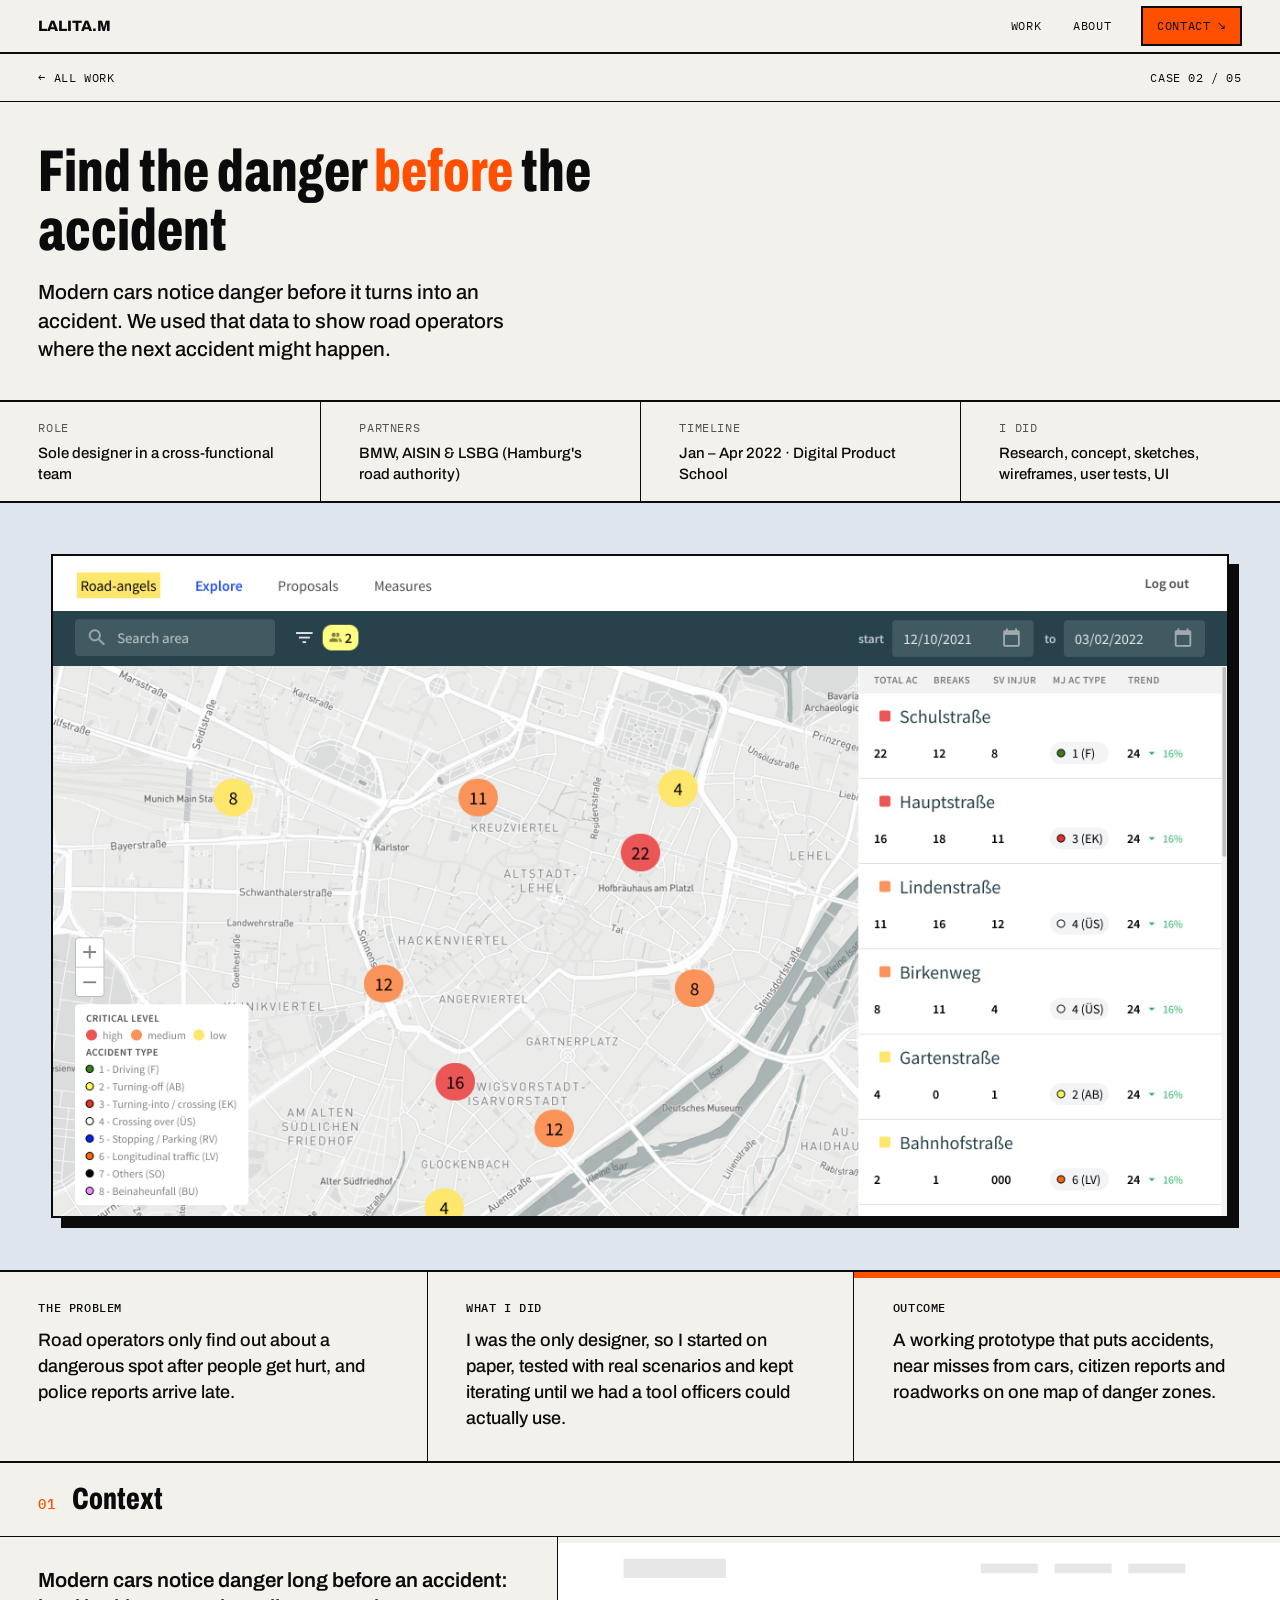
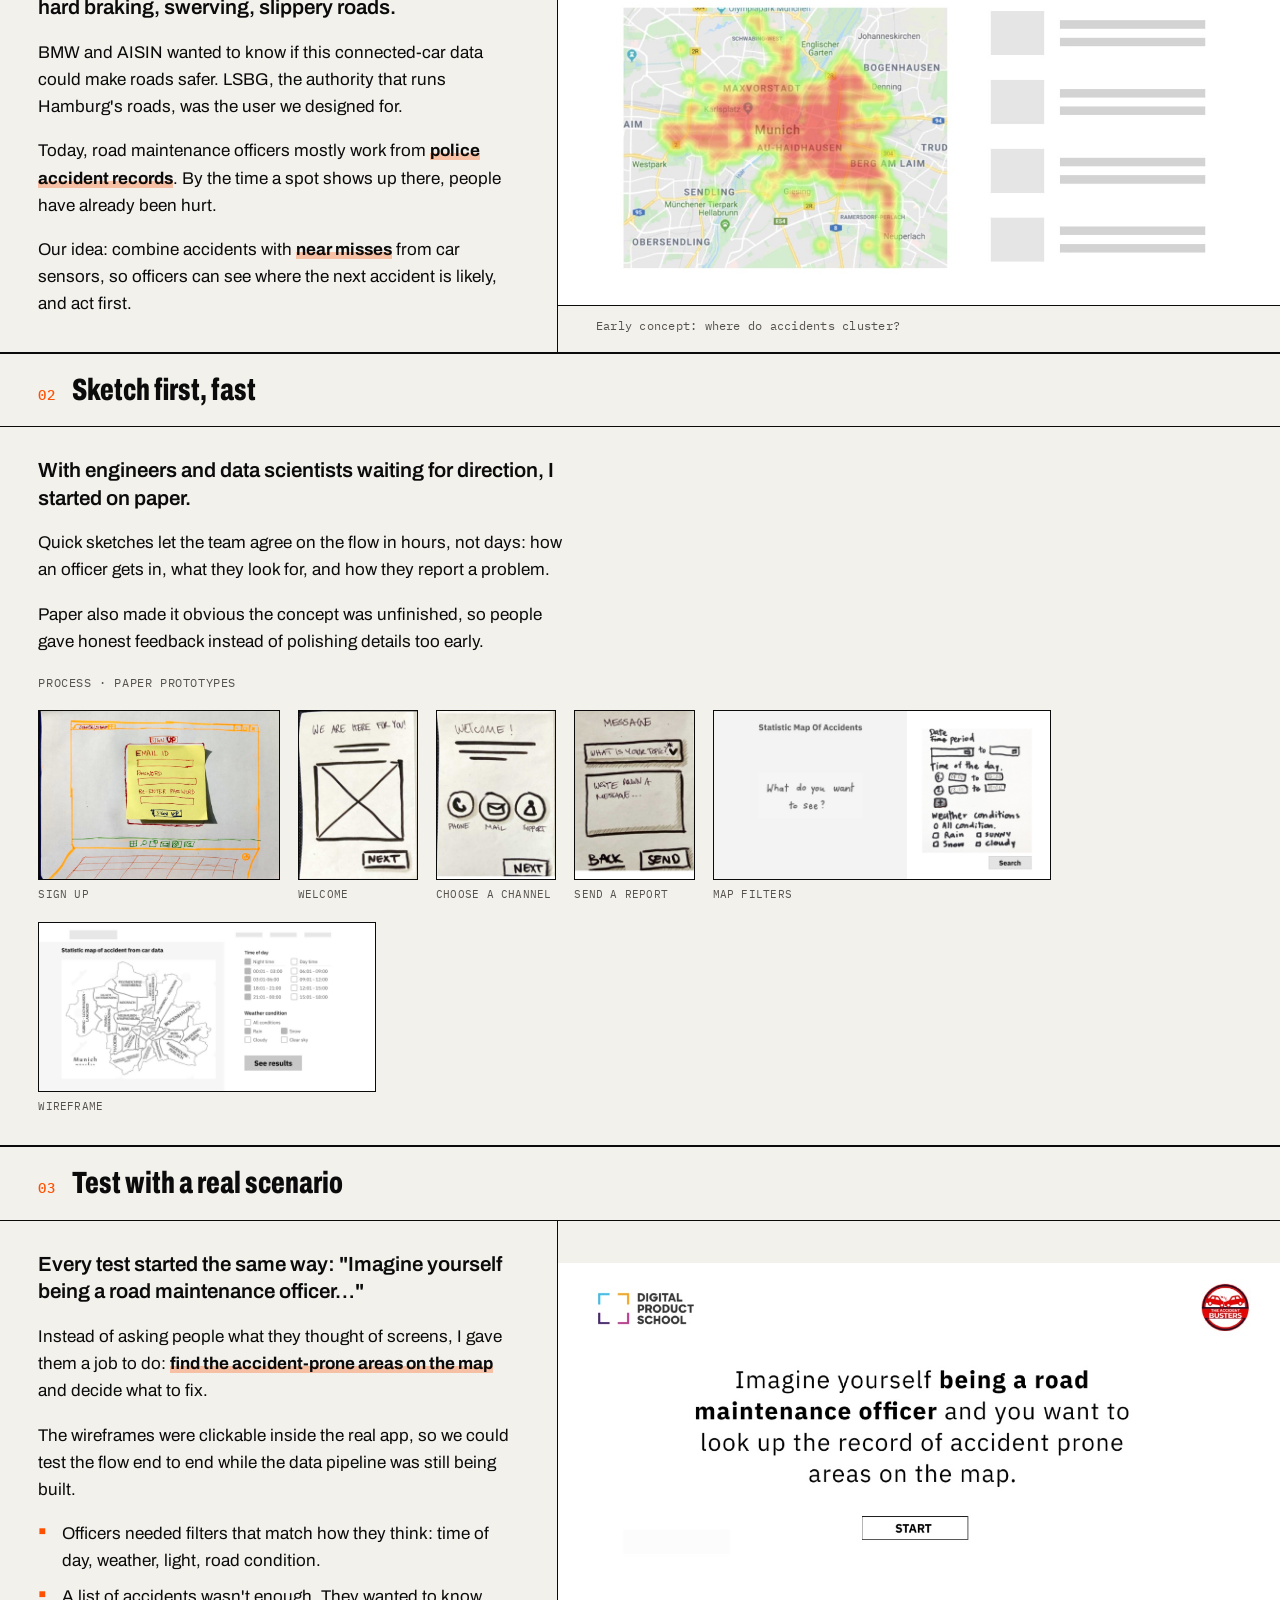
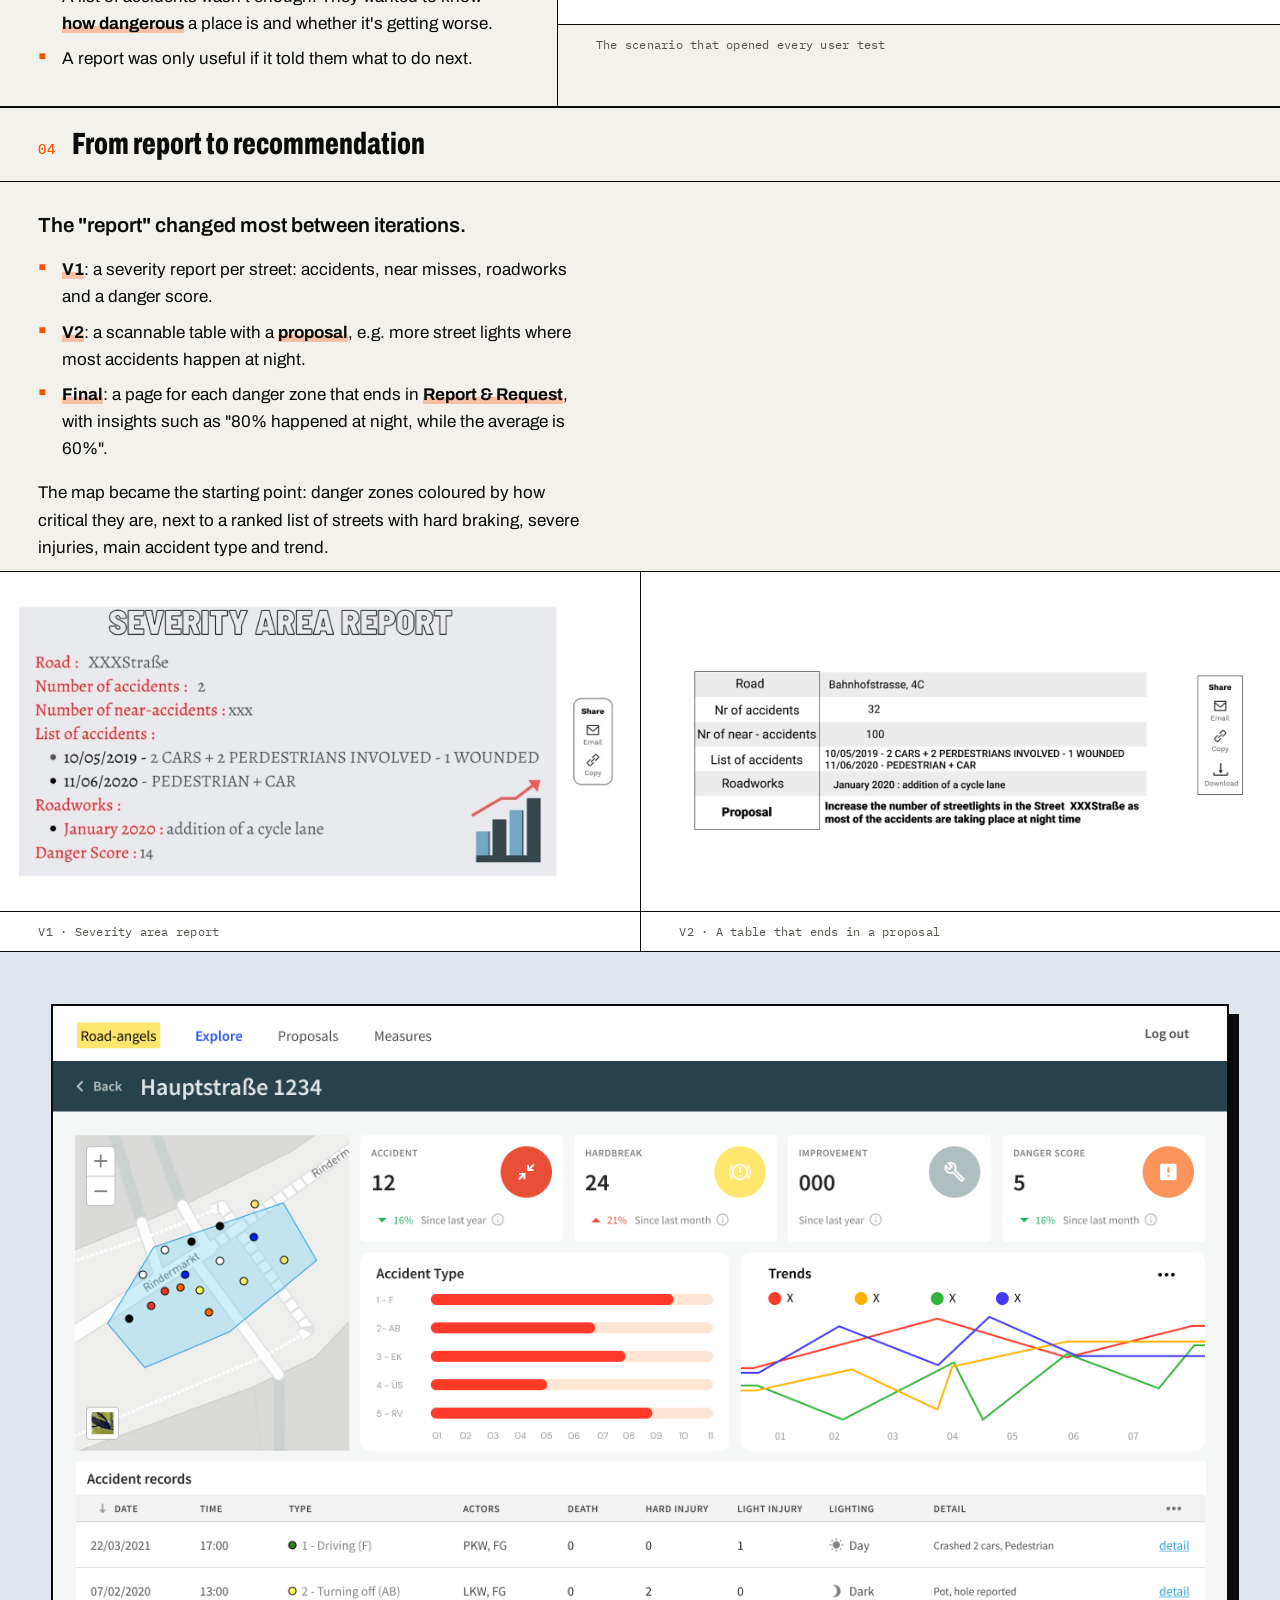
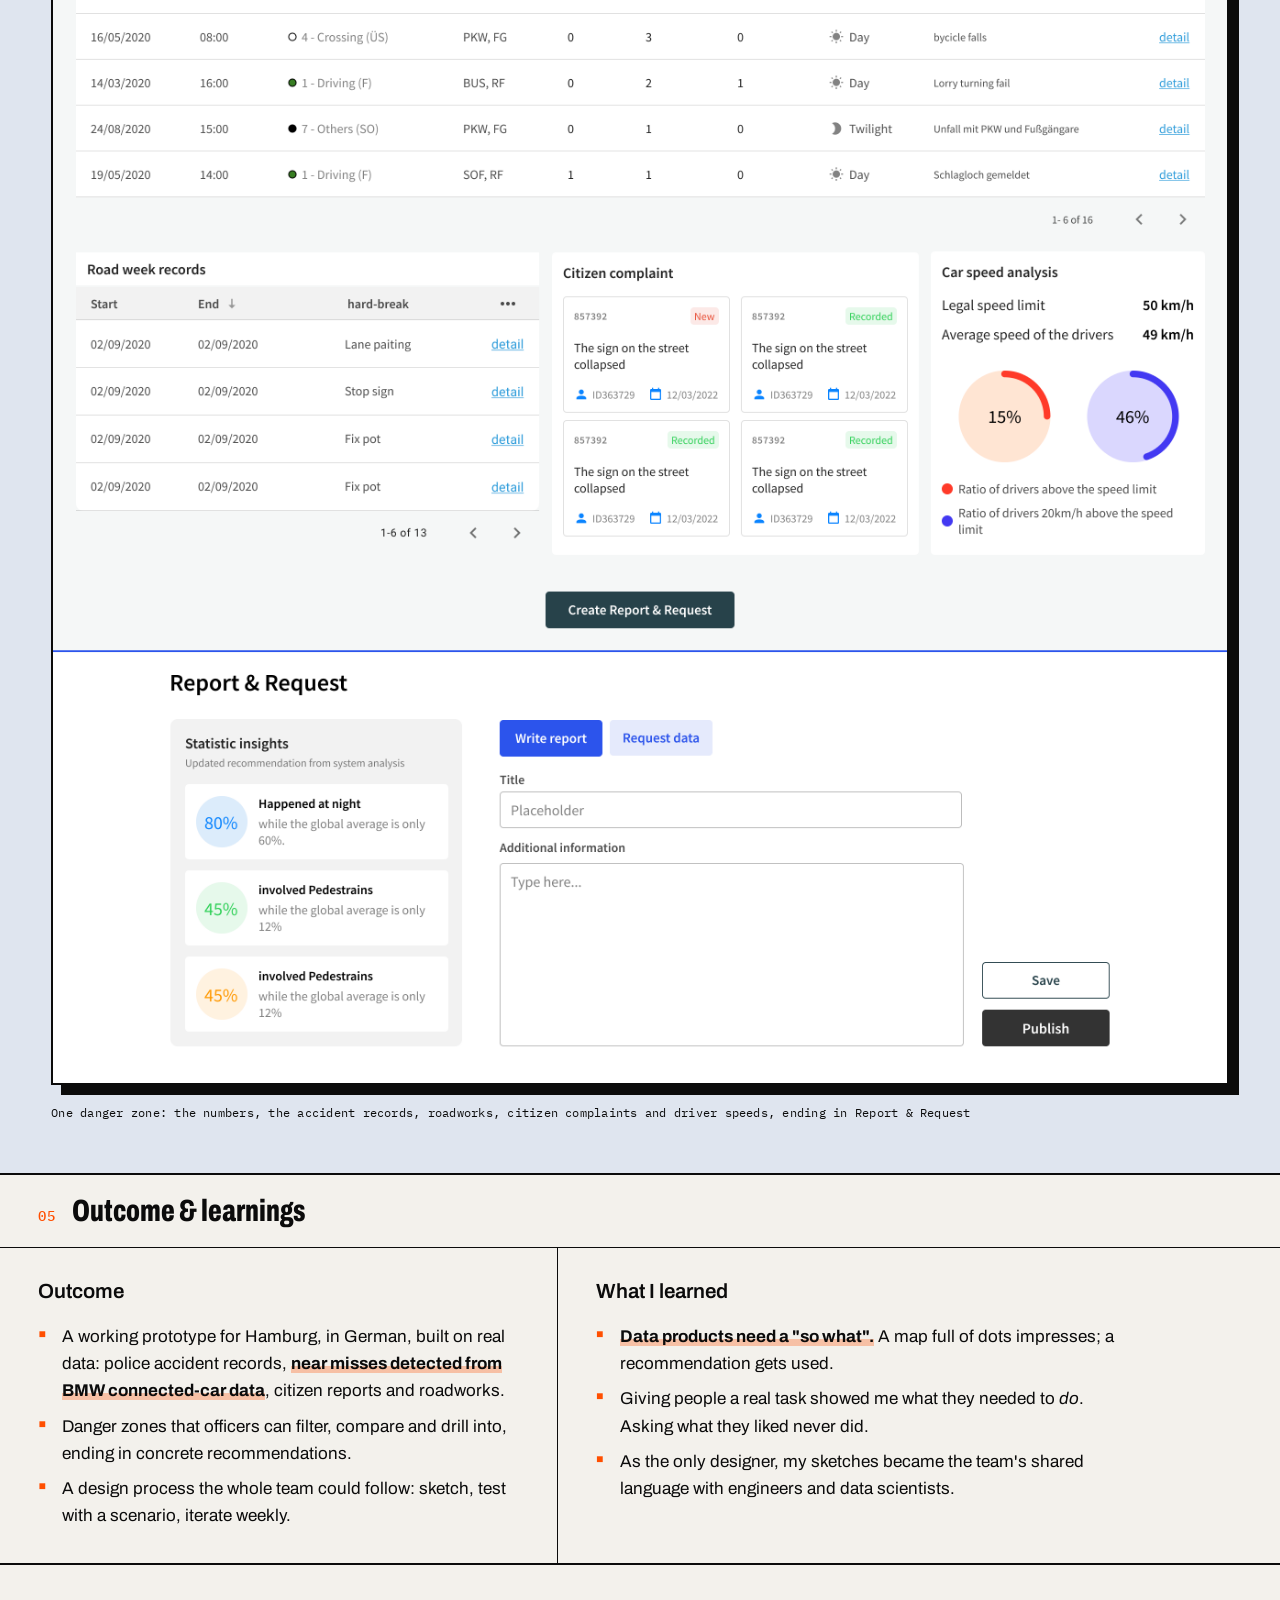
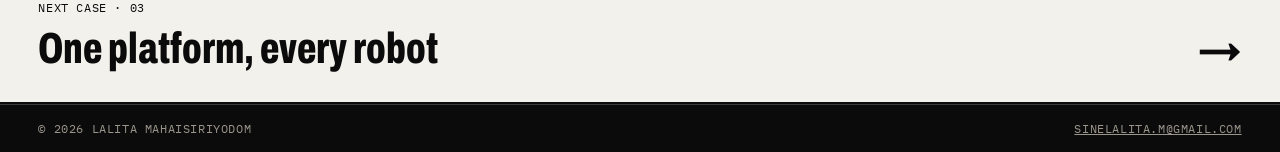
==== commit 0b514d6c: "Copy: rewrite homepage and case study intros in Lalita's own voice; tools: drop SAP UI5, Lovable, v0" ====
--- a/work/accident-busters.html
+++ b/work/accident-busters.html
@@ -9,7 +9,7 @@
   <link rel="preconnect" href="https://fonts.googleapis.com" />
   <link rel="preconnect" href="https://fonts.gstatic.com" crossorigin />
   <link href="https://fonts.googleapis.com/css2?family=Archivo:wdth,wght@62..125,400..900&family=IBM+Plex+Mono:wght@400;500&display=swap" rel="stylesheet" />
-  <link rel="stylesheet" href="../style.css" />
+  <link rel="stylesheet" href="../style.css?v=2.3" />
 </head>
 <body>
   <header class="bar">
@@ -28,7 +28,7 @@
         <span>Case 02 / 05</span>
       </div>
       <h1 class="cs-title">Find the danger <span class="hl">before</span> the accident</h1>
-      <p class="cs-sub">Turning connected-car data into a map that shows road operators where accidents are likely to happen next.</p>
+      <p class="cs-sub">Modern cars notice danger before it turns into an accident. We used that data to show road operators where the next accident might happen.</p>
       <div class="cs-meta">
         <div><span class="label">Role</span><p>Sole designer in a cross-functional team</p></div>
         <div><span class="label">Partners</span><p>BMW, AISIN &amp; LSBG (Hamburg's road authority)</p></div>
@@ -42,15 +42,15 @@
     <section class="tldr">
       <div>
         <h3>The problem</h3>
-        <p>Road operators react to accidents after they happen, using police reports that arrive late and say little about near misses.</p>
+        <p>Road operators only find out about a dangerous spot after people get hurt, and police reports arrive late.</p>
       </div>
       <div>
         <h3>What I did</h3>
-        <p>As the only designer, I took the team from paper sketches to a tested, hi-fi tool for finding and prioritising dangerous spots.</p>
+        <p>I was the only designer, so I started on paper, tested with real scenarios and kept iterating until we had a tool officers could actually use.</p>
       </div>
       <div>
         <h3>Outcome</h3>
-        <p>A working prototype for Hamburg that combines accidents, near misses from car data, citizen reports and roadworks into danger zones.</p>
+        <p>A working prototype that puts accidents, near misses from cars, citizen reports and roadworks on one map of danger zones.</p>
       </div>
     </section>
 
@@ -101,7 +101,7 @@
           <ul>
             <li>Officers needed filters that match how they think: time of day, weather, light, road condition.</li>
             <li>A list of accidents wasn't enough. They wanted to know <strong>how dangerous</strong> a place is and whether it's getting worse.</li>
-            <li>Reports had to lead to an action, not just a number.</li>
+            <li>A report was only useful if it told them what to do next.</li>
           </ul>
         </div>
         <figure>
@@ -149,7 +149,7 @@
           <p class="lead">What I learned</p>
           <ul>
             <li><strong>Data products need a "so what".</strong> A map full of dots impresses; a recommendation gets used.</li>
-            <li>Scenario-based tests reveal what people need to <em>do</em>, not just what they like.</li>
+            <li>Giving people a real task showed me what they needed to <em>do</em>. Asking what they liked never did.</li>
             <li>As the only designer, my sketches became the team's shared language with engineers and data scientists.</li>
           </ul>
         </div>
--- a/style.css
+++ b/style.css
@@ -362,3 +362,36 @@
   .card-img img, .next .arrow { transition: none; }
   html { scroll-behavior: auto; }
 }
+
+/* ---------- what I bring: capability map ---------- */
+.about > div:last-child { display: flex; align-items: flex-start; }
+.about .about-photo { margin-top: 0; width: 100%; }
+.caps { border-top: var(--line); }
+.caps-head { display: grid; grid-template-columns: 1fr 1.6fr; gap: 24px; align-items: baseline; padding: 24px var(--gutter); border-bottom: var(--thin); }
+.caps-head h3 { font-variation-settings: 'wdth' 68; font-stretch: 68%; font-weight: 800; font-size: clamp(26px, 2.6vw, 36px); line-height: 1; }
+.caps-head p { color: var(--muted); font-size: 16px; max-width: 64ch; }
+.cap-grid { display: grid; grid-template-columns: repeat(3, 1fr); }
+.cap { display: flex; flex-direction: column; gap: 10px; padding: 22px var(--gutter) 24px; border-bottom: var(--thin); border-right: var(--thin); }
+.cap:nth-child(3n) { border-right: 0; }
+.cap:nth-last-child(-n + 3) { border-bottom: 0; }
+.cap-top { display: flex; justify-content: space-between; align-items: center; gap: 8px; min-height: 22px; }
+.cap-n { color: var(--accent); font-weight: 500; }
+.cap h4 { font-variation-settings: 'wdth' 68; font-stretch: 68%; font-weight: 800; font-size: 23px; line-height: 1.1; }
+.cap p { color: var(--muted); font-size: 15px; line-height: 1.55; }
+.cap-proof { display: flex; flex-wrap: wrap; align-items: center; gap: 6px; margin-top: auto; padding-top: 6px; }
+.cap-proof .mono { font-size: 10px; color: var(--muted); margin-right: 2px; }
+.cap-proof a { font-family: var(--mono); font-size: 11px; text-transform: uppercase; text-decoration: none; border: var(--thin); padding: 2px 8px; }
+.cap-proof a:hover { background: var(--ink); color: var(--paper); }
+.toolbelt { display: grid; grid-template-columns: repeat(auto-fit, minmax(260px, 1fr)); border-top: var(--thin); }
+.tool-group { display: flex; flex-wrap: wrap; align-items: flex-start; align-content: flex-start; gap: 6px; padding: 16px var(--gutter); border-right: var(--thin); border-bottom: var(--thin); }
+.tool-group span:not(.toolbelt-label) { font-family: var(--mono); font-size: 12px; text-transform: uppercase; border: var(--thin); padding: 2px 8px; background: #fff; }
+.toolbelt-label { width: 100%; color: var(--muted); margin-bottom: 2px; }
+@media (max-width: 860px) {
+  .caps-head { grid-template-columns: 1fr; gap: 8px; }
+  .cap-grid { grid-template-columns: 1fr; }
+  .cap { border-right: 0; }
+  .cap:nth-last-child(-n + 3) { border-bottom: var(--thin); }
+  .cap:last-child { border-bottom: 0; }
+  .tool-group { border-right: 0; }
+}
+.tool-group:last-child { border-right: 0; }
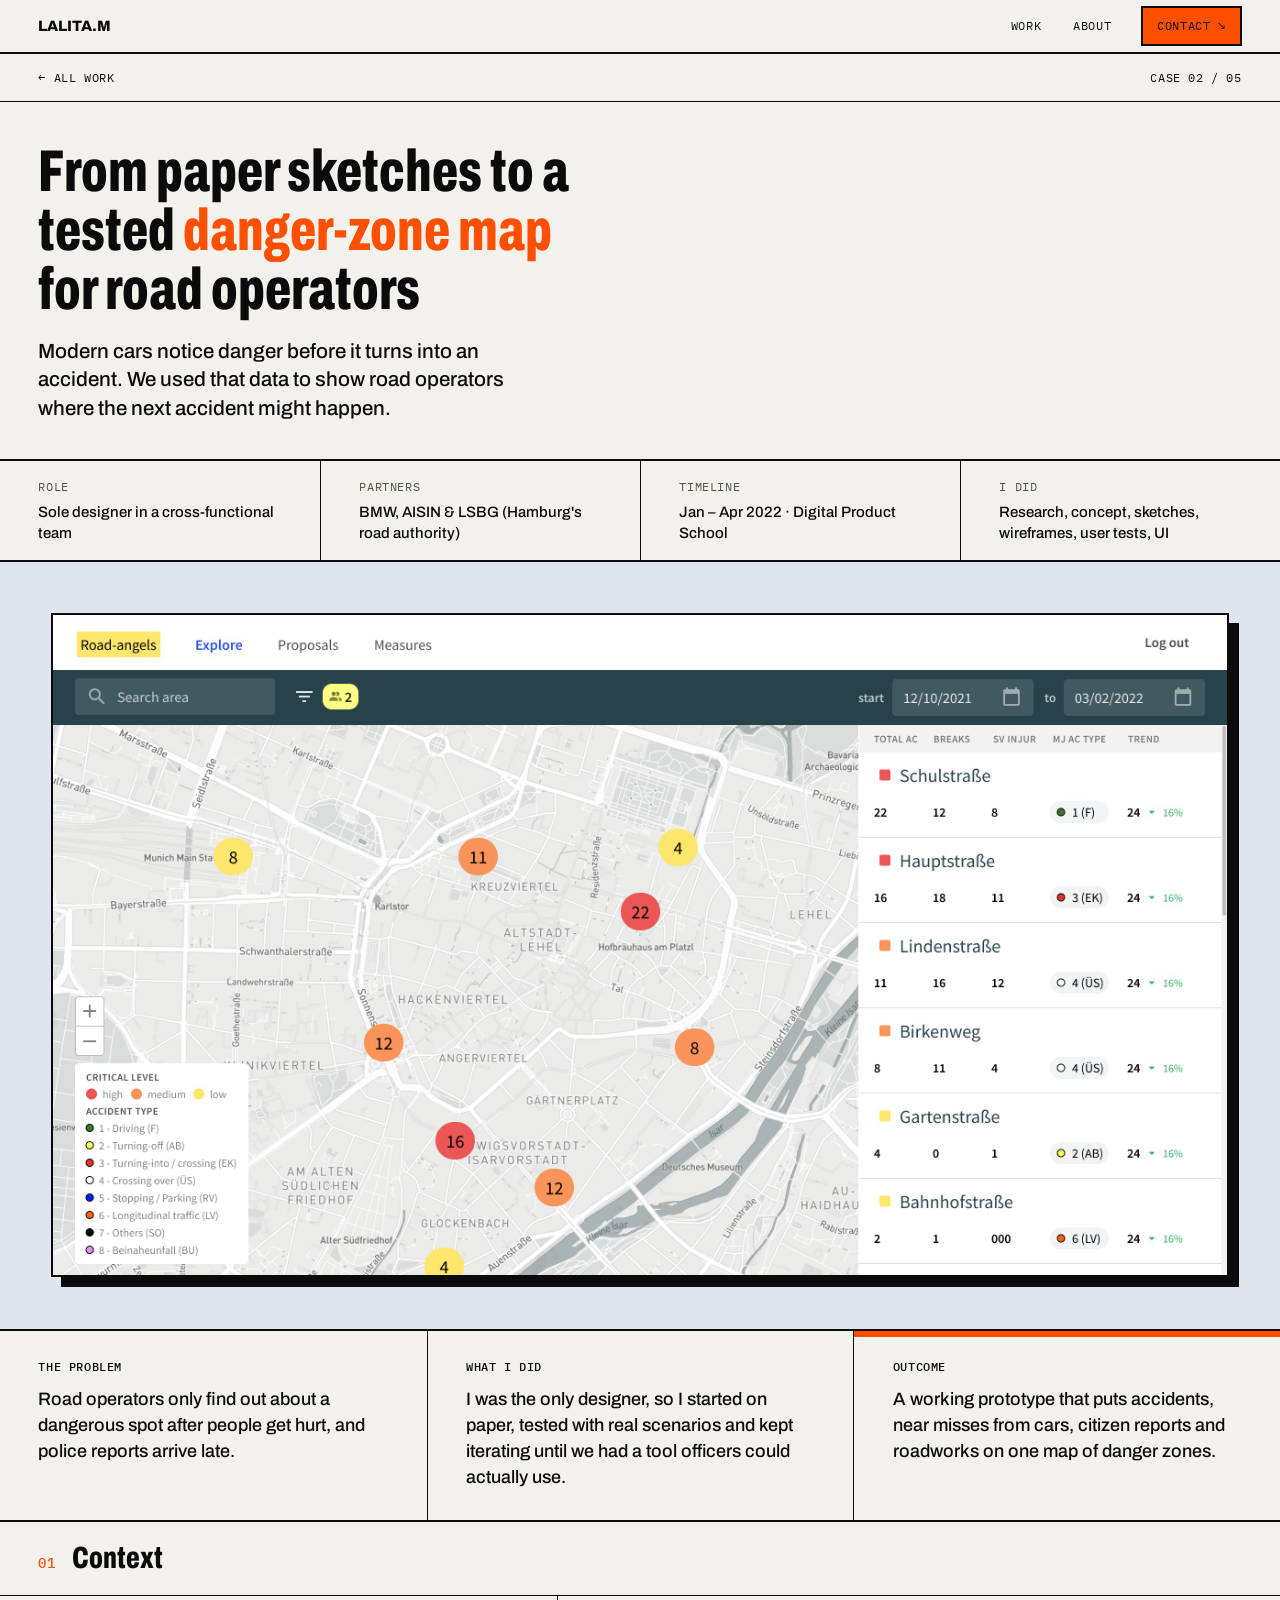
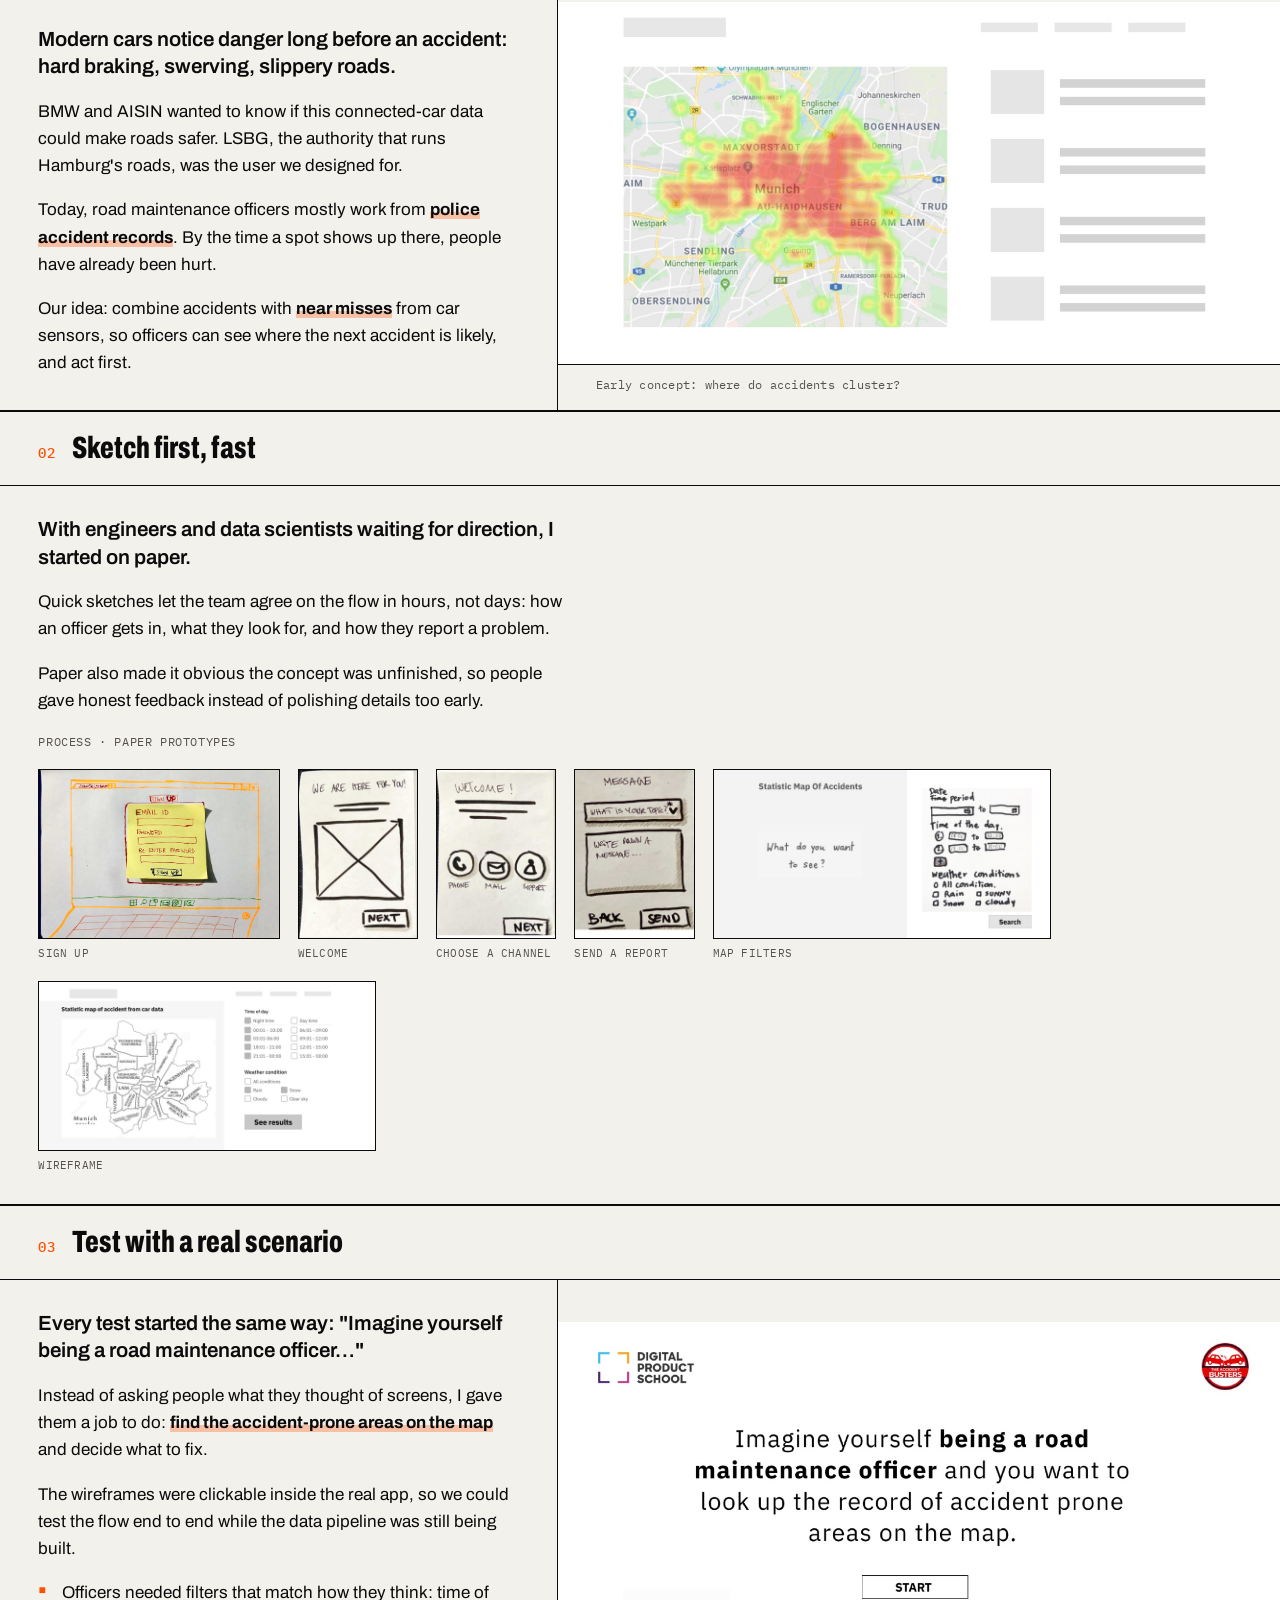
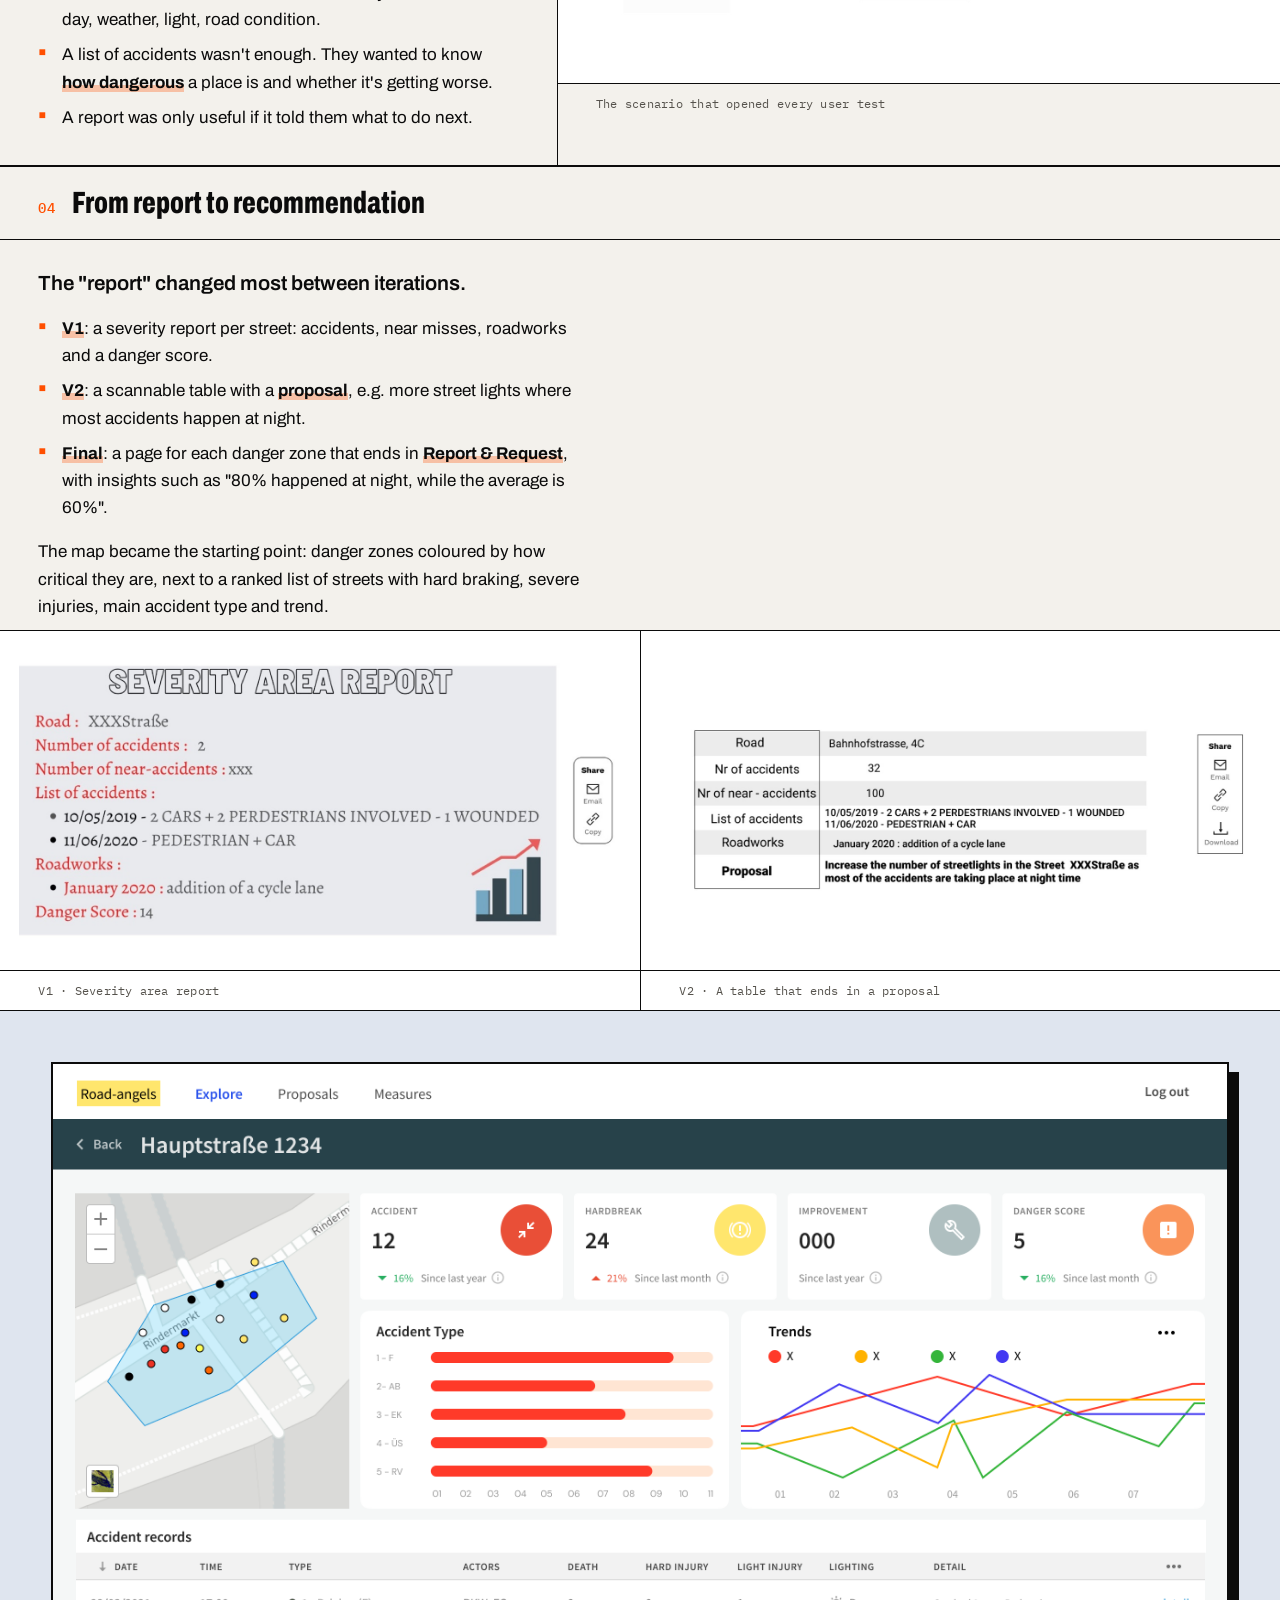
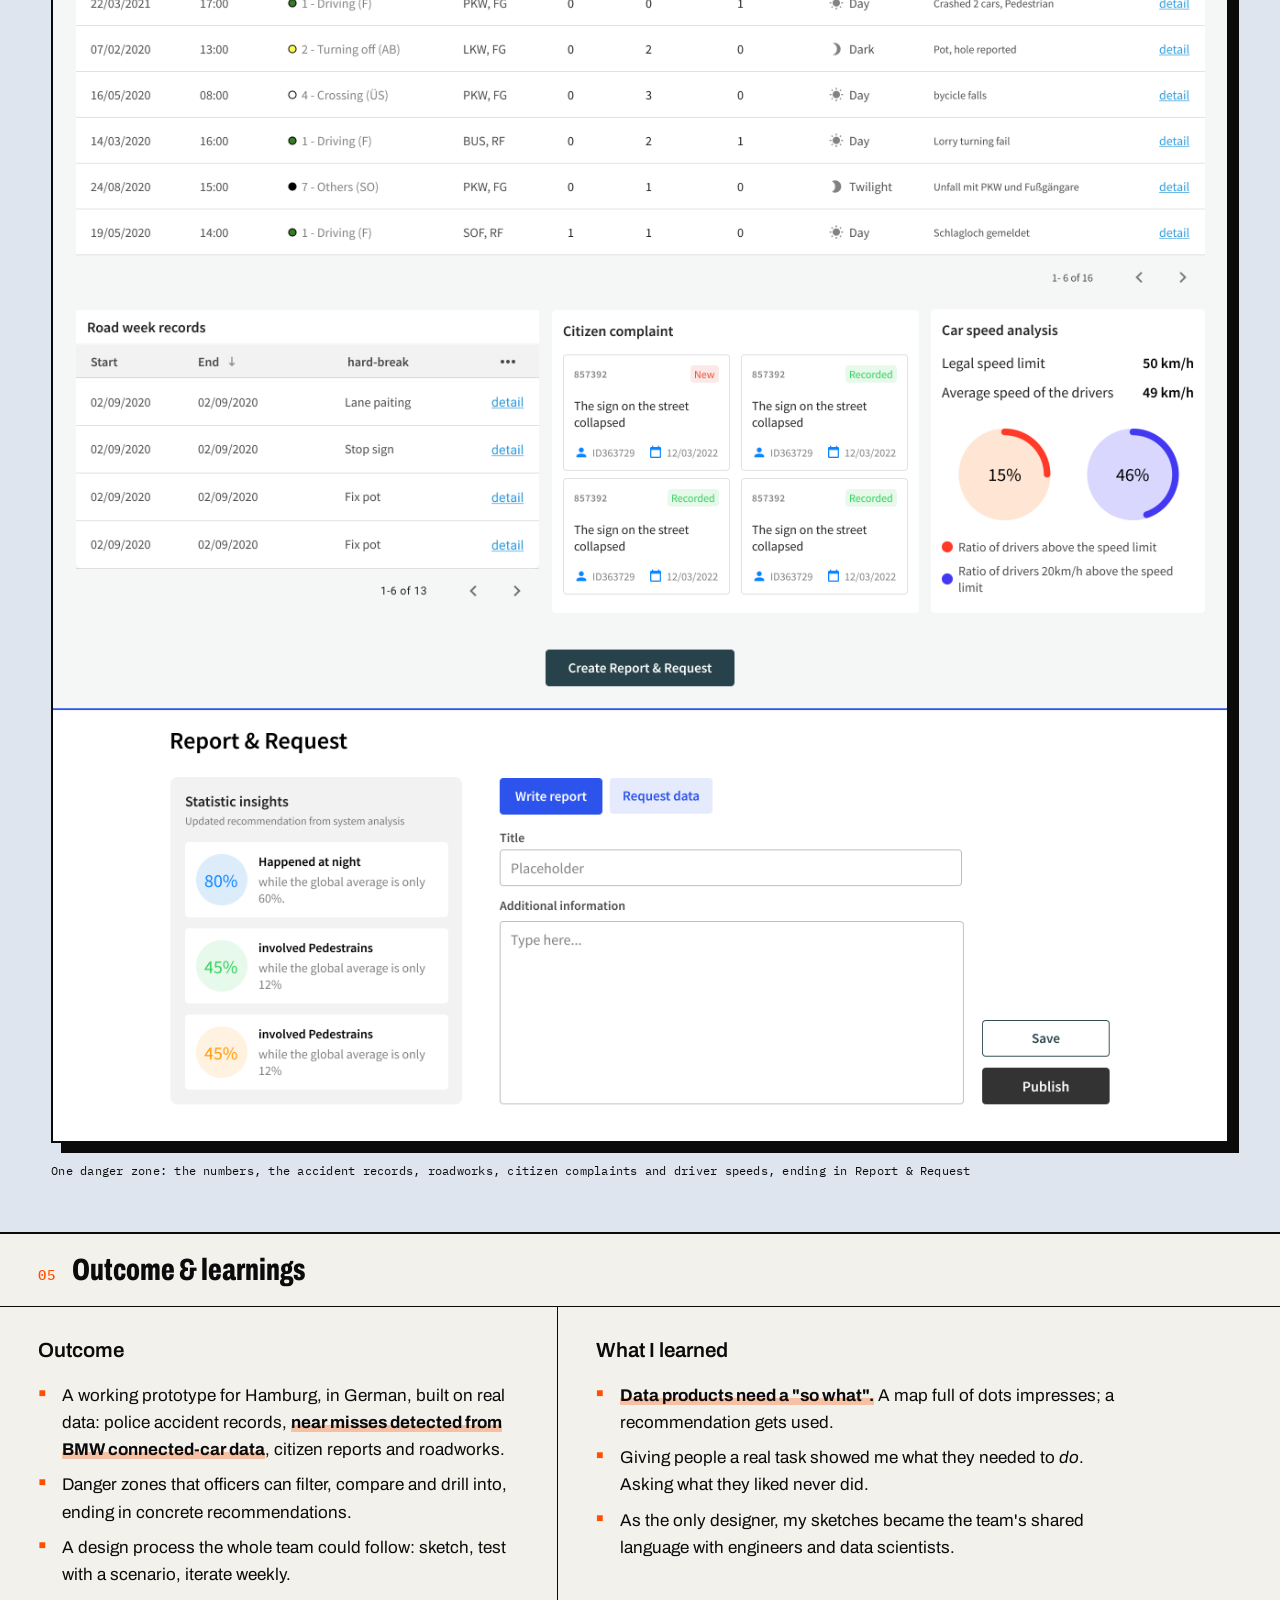
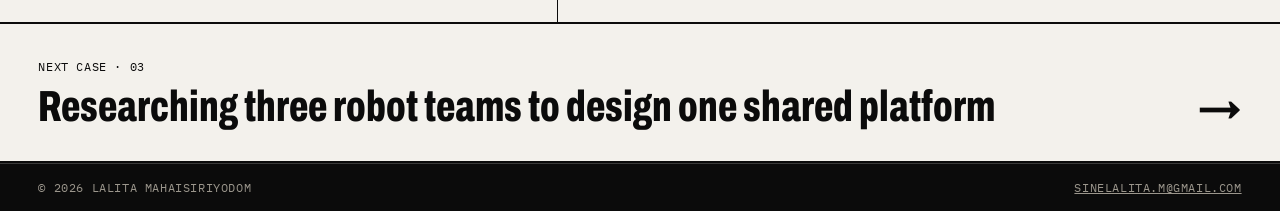
==== commit de5e874c: "Titles: action-led project titles from Figma review (Blueprint keeps its title) Co-Authored-By: Clau" ====
--- a/work/accident-busters.html
+++ b/work/accident-busters.html
@@ -27,7 +27,7 @@
         <a href="../index.html#work">← All work</a>
         <span>Case 02 / 05</span>
       </div>
-      <h1 class="cs-title">Find the danger <span class="hl">before</span> the accident</h1>
+      <h1 class="cs-title">From paper sketches to a tested <span class="hl">danger-zone map</span> for road operators</h1>
       <p class="cs-sub">Modern cars notice danger before it turns into an accident. We used that data to show road operators where the next accident might happen.</p>
       <div class="cs-meta">
         <div><span class="label">Role</span><p>Sole designer in a cross-functional team</p></div>
@@ -157,7 +157,7 @@
     </section>
 
     <a class="next" href="teleops.html">
-      <div><span class="mono">Next case · 03</span><div class="t">One platform, every robot</div></div>
+      <div><span class="mono">Next case · 03</span><div class="t">Researching three robot teams to design one shared platform</div></div>
       <span class="arrow">→</span>
     </a>
   </main>
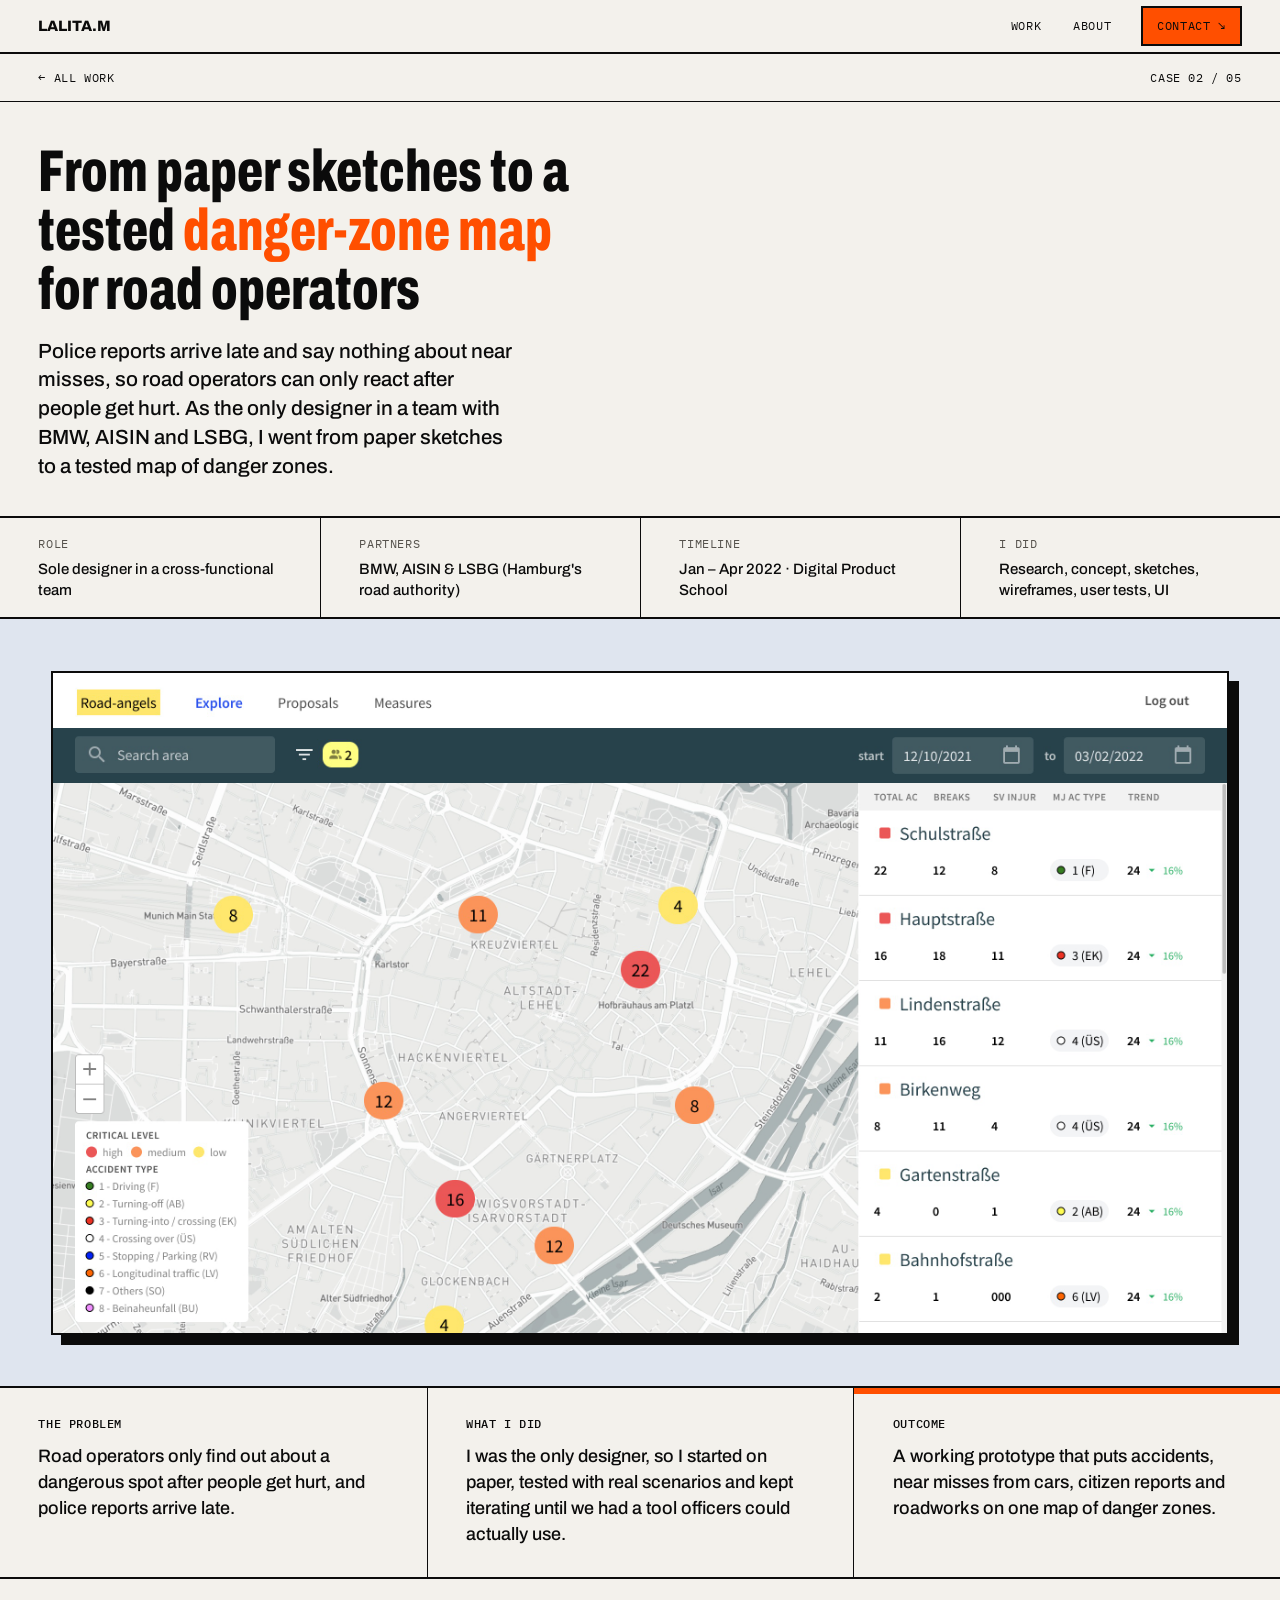
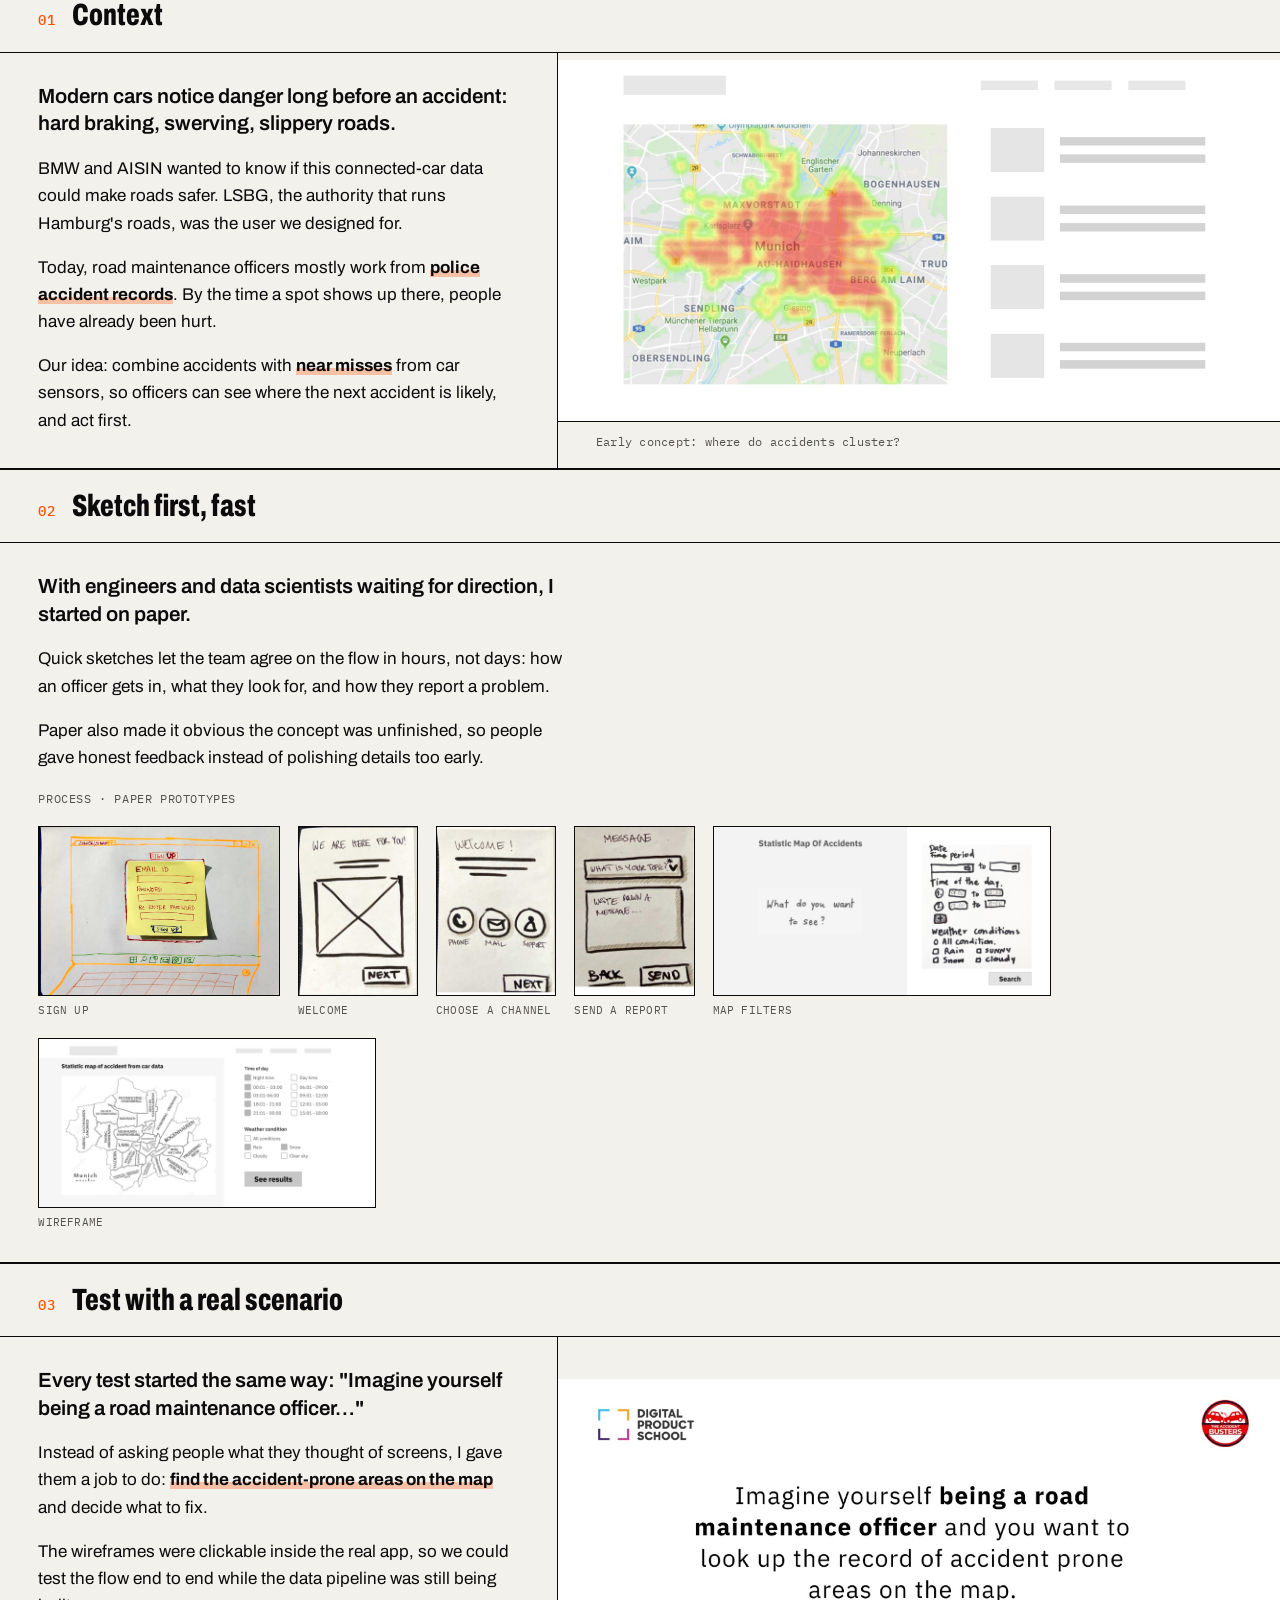
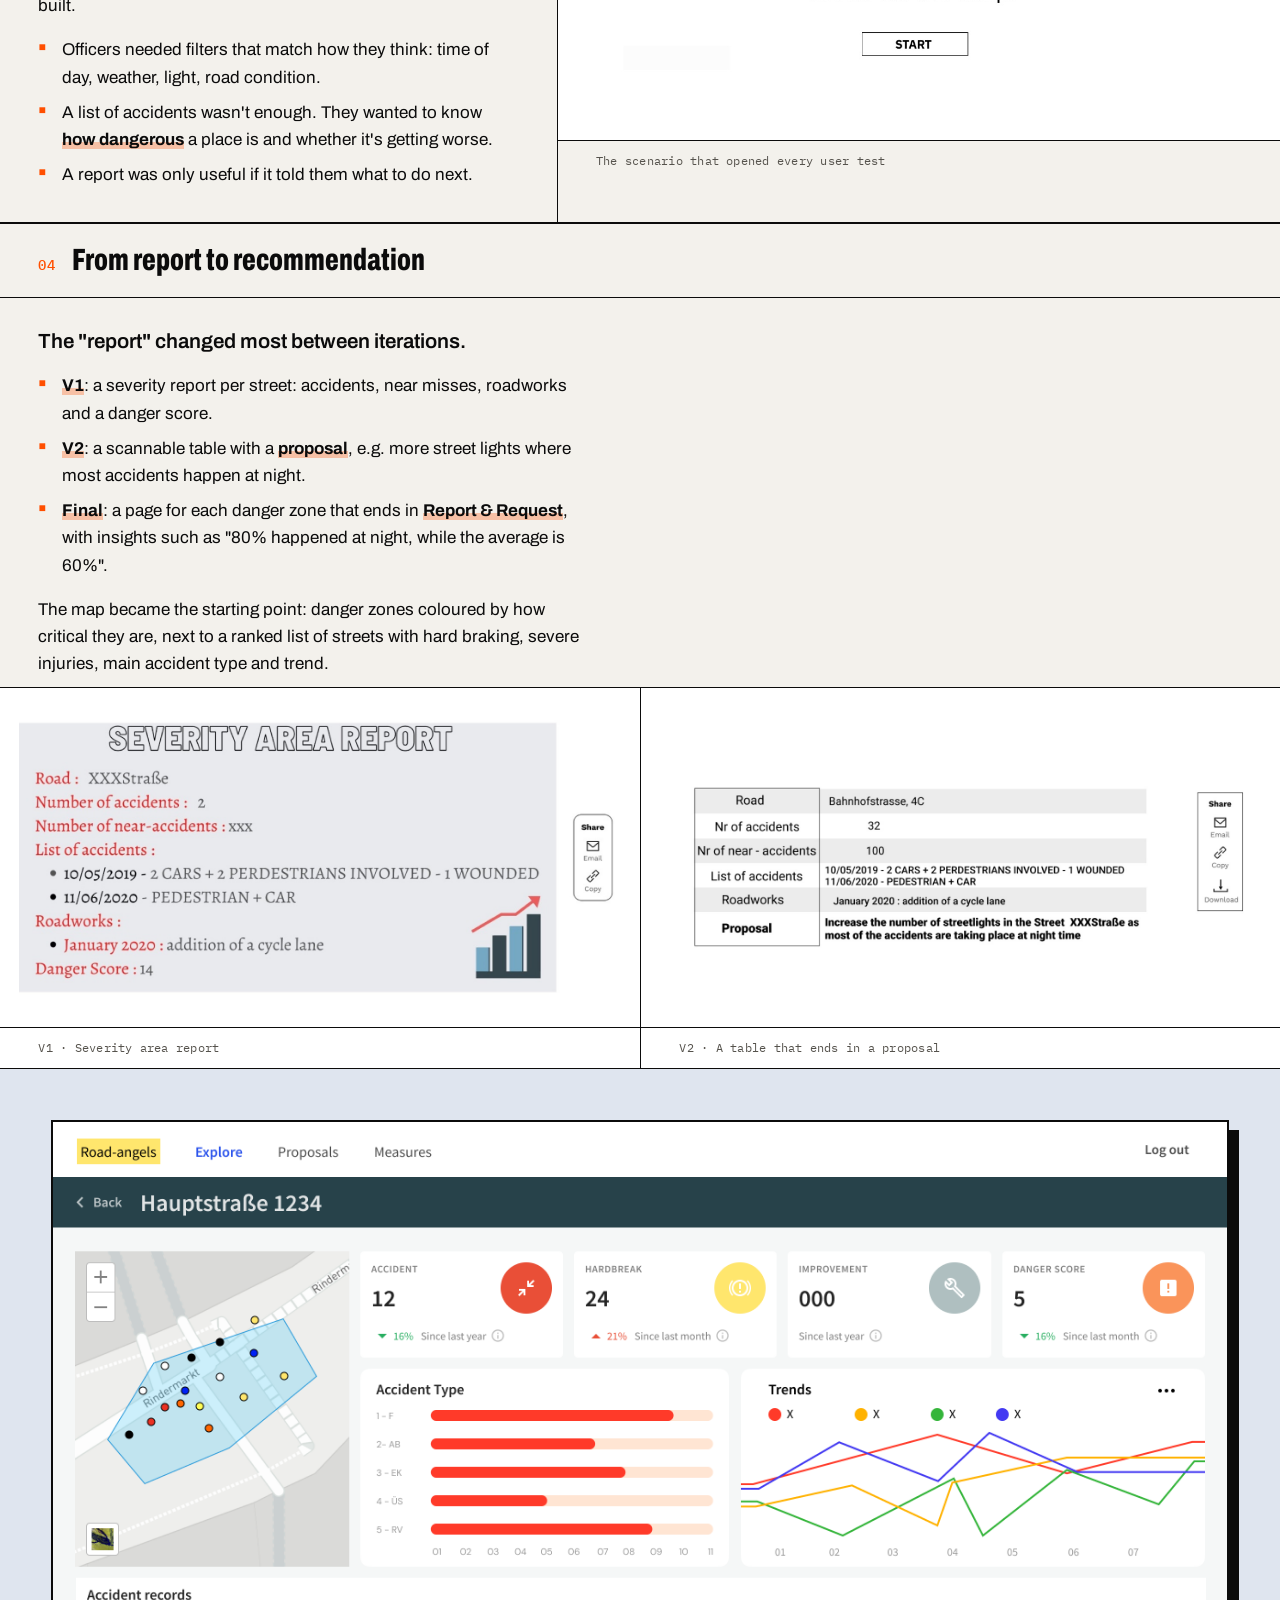
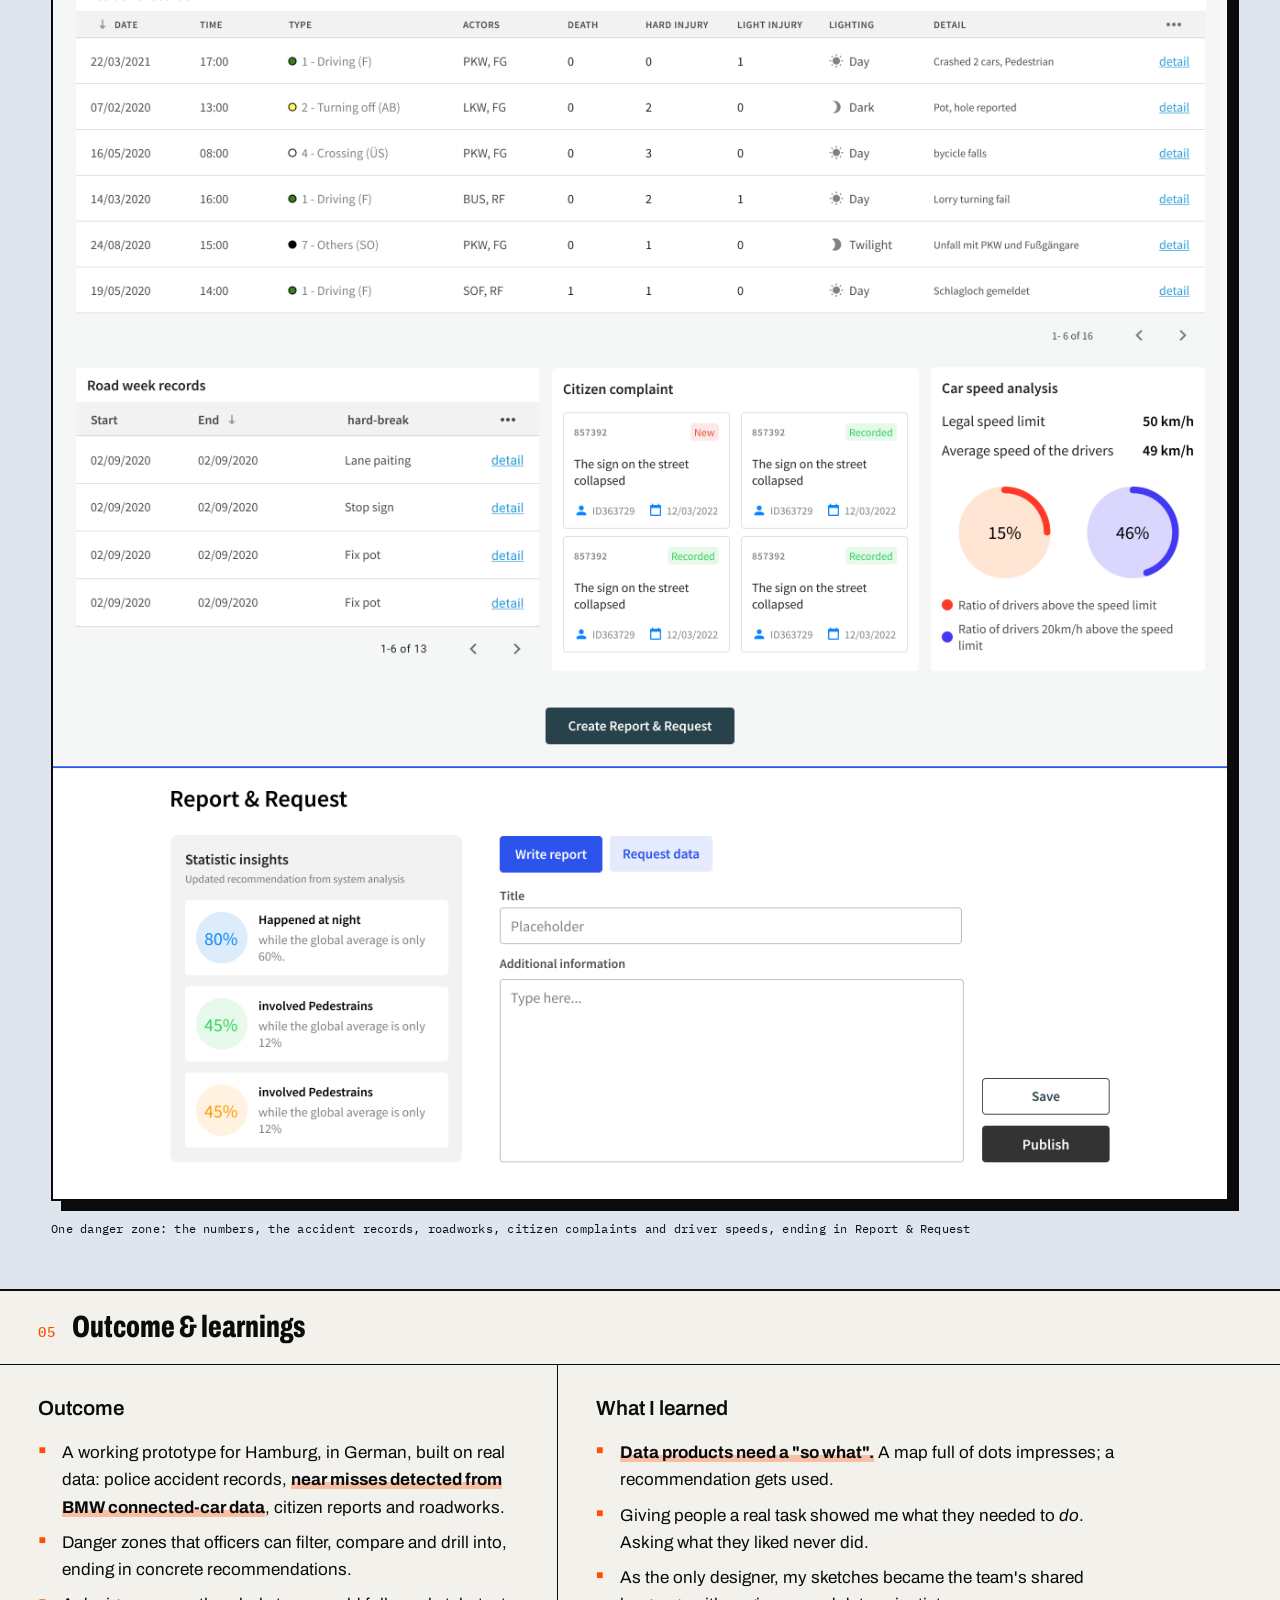
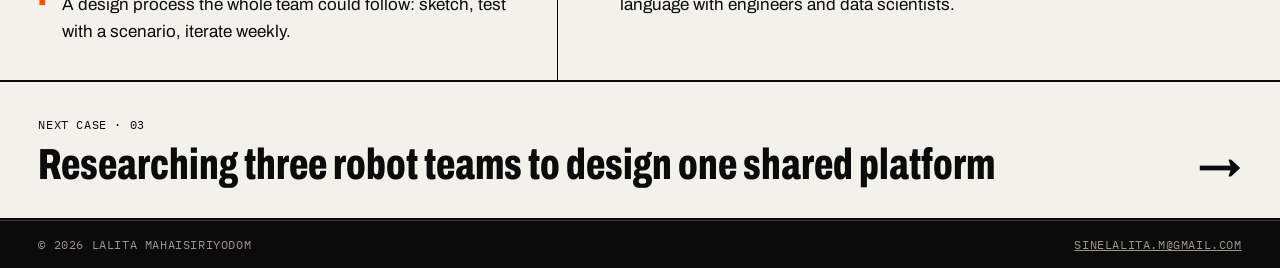
==== commit 98944905: "Card and intro text: lead with the problem, then what I did (from Figma review) Co-Authored-By: Clau" ====
--- a/work/accident-busters.html
+++ b/work/accident-busters.html
@@ -28,7 +28,7 @@
         <span>Case 02 / 05</span>
       </div>
       <h1 class="cs-title">From paper sketches to a tested <span class="hl">danger-zone map</span> for road operators</h1>
-      <p class="cs-sub">Modern cars notice danger before it turns into an accident. We used that data to show road operators where the next accident might happen.</p>
+      <p class="cs-sub">Police reports arrive late and say nothing about near misses, so road operators can only react after people get hurt. As the only designer in a team with BMW, AISIN and LSBG, I went from paper sketches to a tested map of danger zones.</p>
       <div class="cs-meta">
         <div><span class="label">Role</span><p>Sole designer in a cross-functional team</p></div>
         <div><span class="label">Partners</span><p>BMW, AISIN &amp; LSBG (Hamburg's road authority)</p></div>
